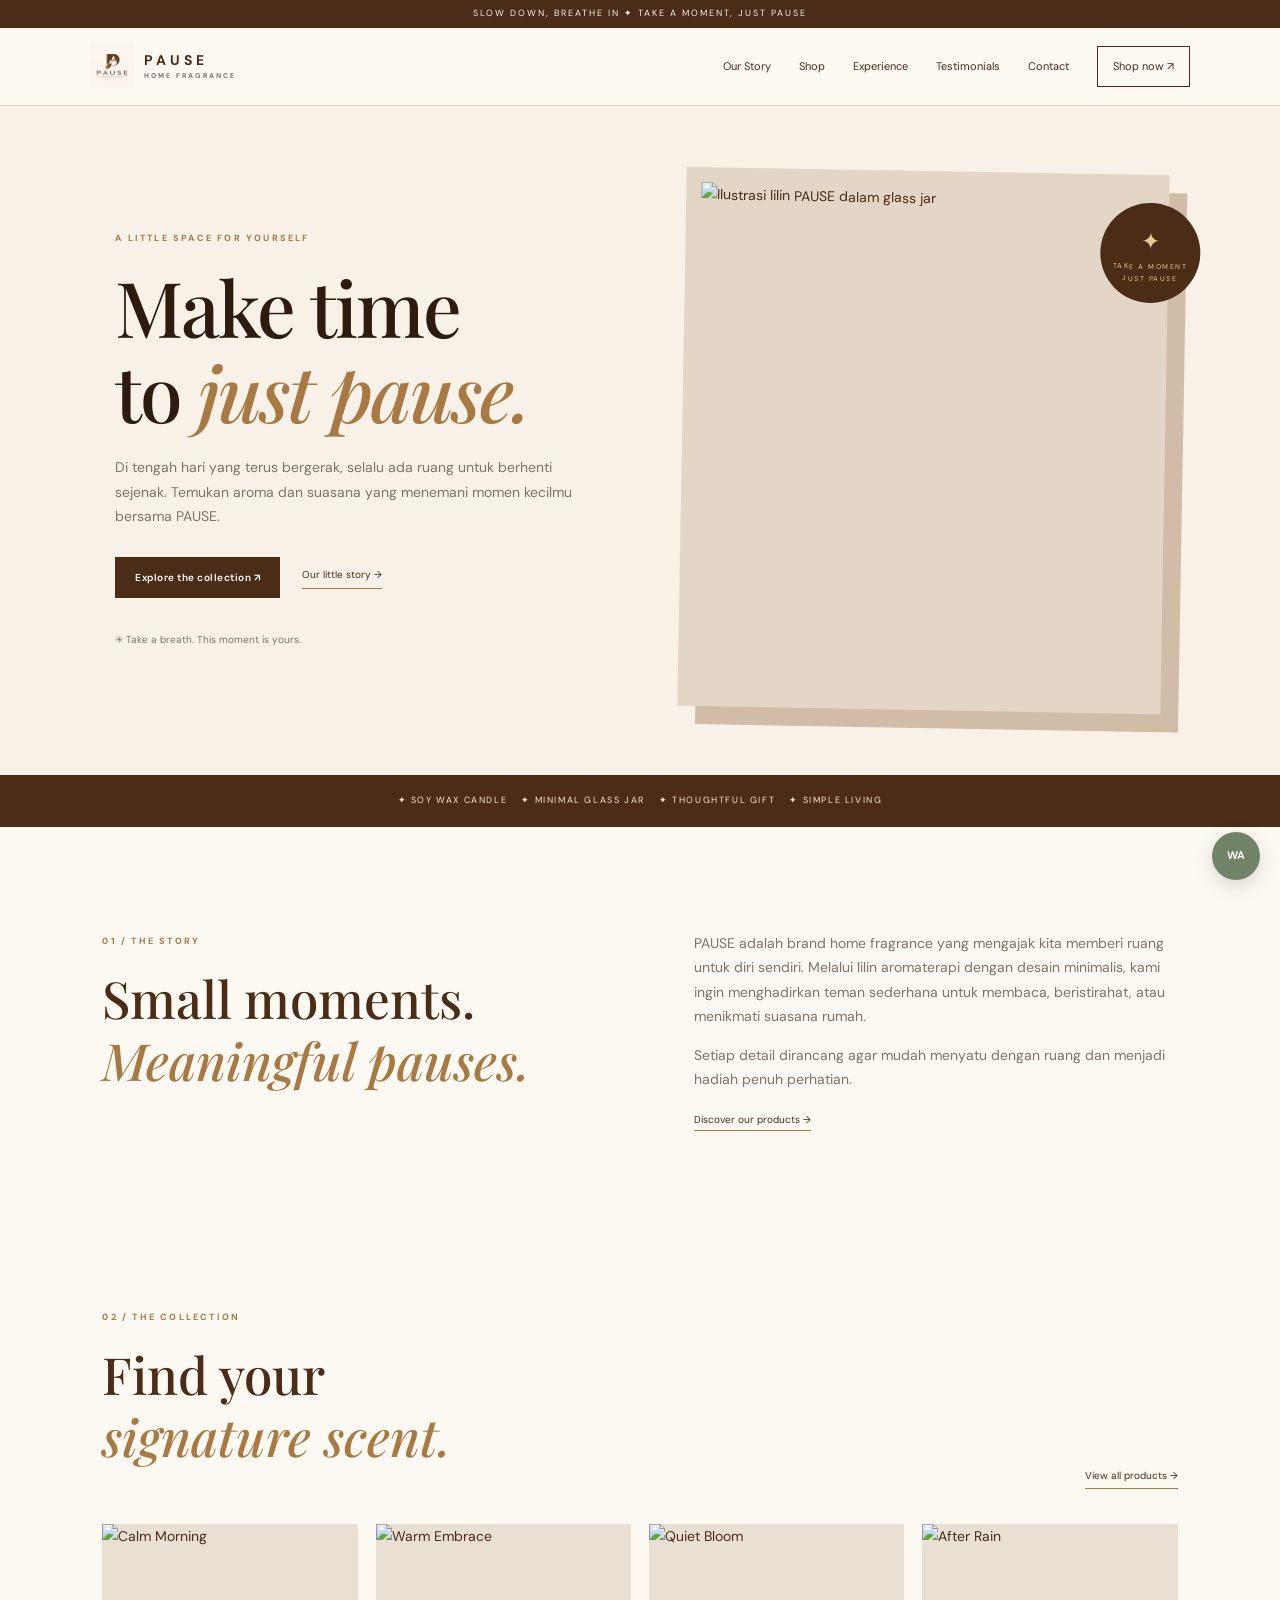
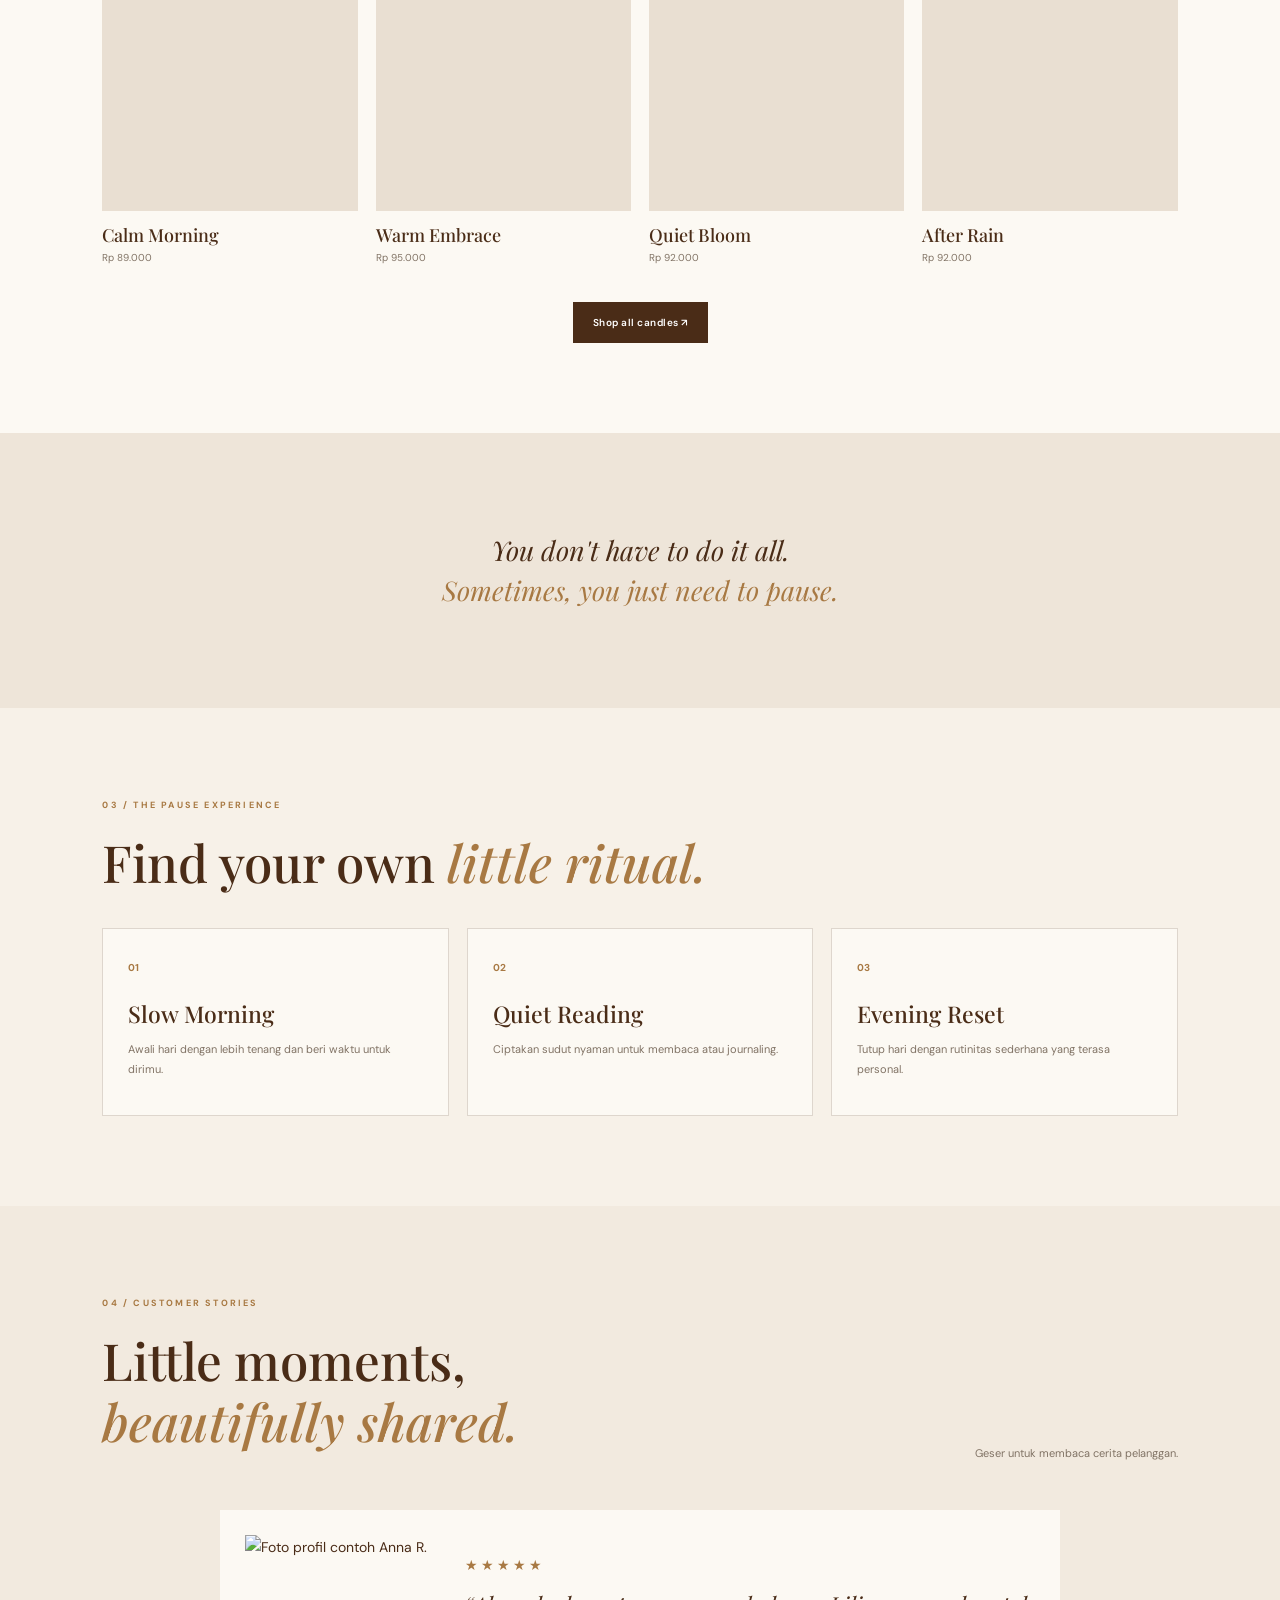
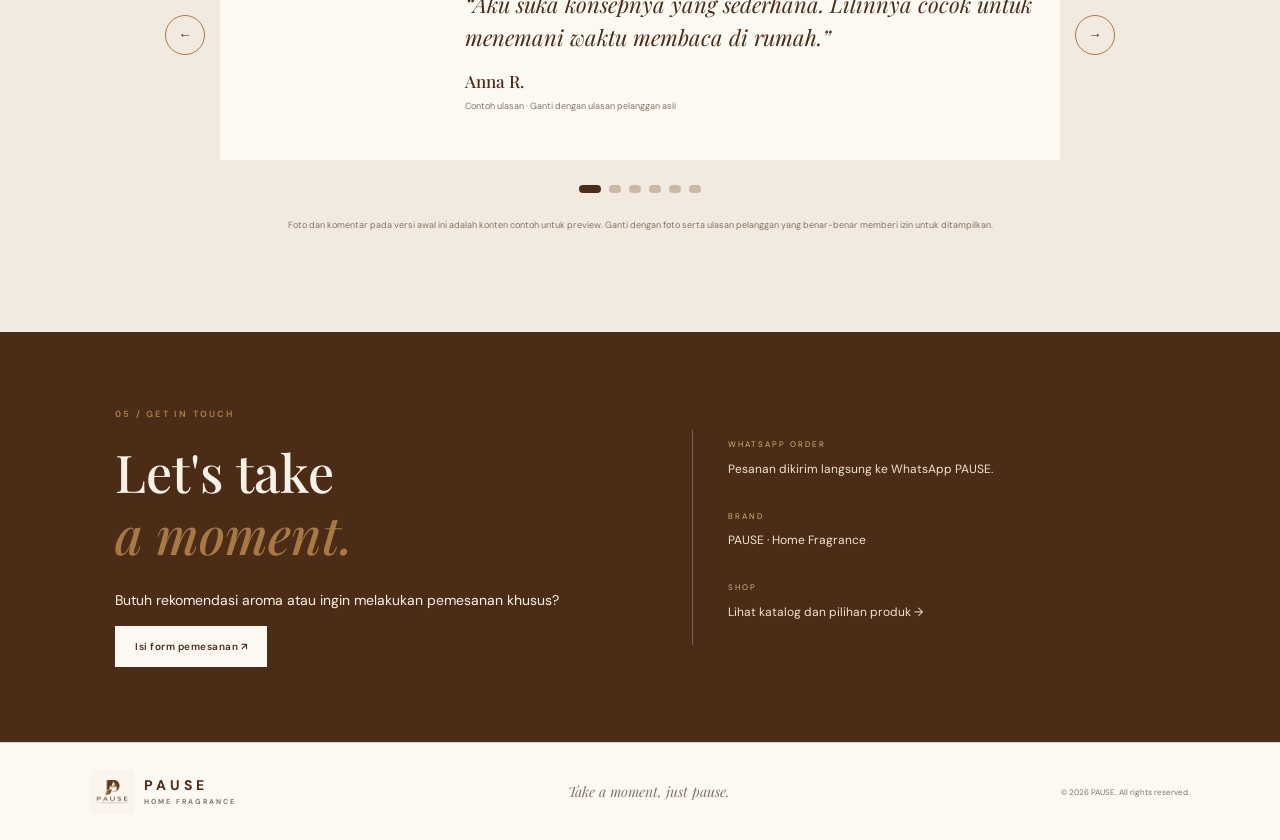
==== index.html @ 70321650 "Add files via upload" ====
<!doctype html>
<html lang="id">
<head>
<meta charset="utf-8"><meta name="viewport" content="width=device-width,initial-scale=1">
<meta name="theme-color" content="#f7f1e8">
<meta name="description" content="PAUSE Home Fragrance — soy wax candle untuk momen jeda yang lebih bermakna.">
<title>PAUSE — Take a moment, just pause</title>
<link rel="preconnect" href="https://fonts.googleapis.com"><link rel="preconnect" href="https://fonts.gstatic.com" crossorigin>
<link href="https://fonts.googleapis.com/css2?family=DM+Sans:wght@400;500;600;700&family=Playfair+Display:ital,wght@0,500;0,600;0,700;1,500&display=swap" rel="stylesheet">
<link rel="stylesheet" href="style.css">
</head>
<body>
<div class="announcement">SLOW DOWN, BREATHE IN <span>✦</span> TAKE A MOMENT, JUST PAUSE</div>
<header class="header"><a class="brand" href="index.html"><img src="assets/pause-logo.png" onerror="this.style.display='none'" alt=""><span>PAUSE<small>HOME FRAGRANCE</small></span></a>
<button class="menu-toggle" aria-label="Buka menu" aria-expanded="false">☰</button>
<nav class="nav"><a href="#story">Our Story</a><a href="shop.html">Shop</a><a href="#ritual">Experience</a><a href="#stories">Testimonials</a><a href="#contact">Contact</a><a class="nav-button" href="shop.html">Shop now ↗</a></nav></header>
<main>
<section class="hero reveal"><div class="hero-copy"><p class="eyebrow">A LITTLE SPACE FOR YOURSELF</p><h1>Make time<br>to <em>just pause.</em></h1><p>Di tengah hari yang terus bergerak, selalu ada ruang untuk berhenti sejenak. Temukan aroma dan suasana yang menemani momen kecilmu bersama PAUSE.</p><div class="actions"><a class="btn dark" href="shop.html">Explore the collection ↗</a><a class="text-link" href="#story">Our little story →</a></div><span class="hero-note">✳ Take a breath. This moment is yours.</span></div><div class="hero-art"><img src="assets/hero/pause-hero.svg" alt="Ilustrasi lilin PAUSE dalam glass jar"><div class="seal">✦<small>TAKE A MOMENT<br>JUST PAUSE</small></div></div></section>
<div class="ticker">✦ SOY WAX CANDLE　 ✦ MINIMAL GLASS JAR　 ✦ THOUGHTFUL GIFT　 ✦ SIMPLE LIVING</div>
<section class="section split reveal" id="story"><div><p class="eyebrow">01 / THE STORY</p><h2>Small moments.<br><em>Meaningful pauses.</em></h2></div><div><p>PAUSE adalah brand home fragrance yang mengajak kita memberi ruang untuk diri sendiri. Melalui lilin aromaterapi dengan desain minimalis, kami ingin menghadirkan teman sederhana untuk membaca, beristirahat, atau menikmati suasana rumah.</p><p>Setiap detail dirancang agar mudah menyatu dengan ruang dan menjadi hadiah penuh perhatian.</p><a class="text-link" href="shop.html">Discover our products →</a></div></section>
<section class="section collection reveal"><div class="section-top"><div><p class="eyebrow">02 / THE COLLECTION</p><h2>Find your<br><em>signature scent.</em></h2></div><a class="text-link" href="shop.html">View all products →</a></div><div class="product-preview" id="home-products"></div><div class="center"><a class="btn dark" href="shop.html">Shop all candles ↗</a></div></section>
<section class="quote"><p>You don't have to do it all.<br><em>Sometimes, you just need to pause.</em></p></section>
<section class="section rituals reveal" id="ritual"><p class="eyebrow">03 / THE PAUSE EXPERIENCE</p><h2>Find your own <em>little ritual.</em></h2><div class="ritual-grid"><article><b>01</b><h3>Slow Morning</h3><p>Awali hari dengan lebih tenang dan beri waktu untuk dirimu.</p></article><article><b>02</b><h3>Quiet Reading</h3><p>Ciptakan sudut nyaman untuk membaca atau journaling.</p></article><article><b>03</b><h3>Evening Reset</h3><p>Tutup hari dengan rutinitas sederhana yang terasa personal.</p></article></div></section>
<section class="section testimonials reveal" id="stories"><div class="section-top"><div><p class="eyebrow">04 / CUSTOMER STORIES</p><h2>Little moments,<br><em>beautifully shared.</em></h2></div><p class="muted">Geser untuk membaca cerita pelanggan.</p></div><div class="testimonial-shell"><button class="round" id="testimonial-prev" aria-label="Testimoni sebelumnya">←</button><div class="testimonial-window"><div class="testimonial-track" id="testimonial-track"></div></div><button class="round" id="testimonial-next" aria-label="Testimoni berikutnya">→</button></div><div class="dots" id="testimonial-dots"></div><p class="disclaimer">Foto dan komentar pada versi awal ini adalah konten contoh untuk preview. Ganti dengan foto serta ulasan pelanggan yang benar-benar memberi izin untuk ditampilkan.</p></section>
<section class="contact reveal" id="contact"><div><p class="eyebrow">05 / GET IN TOUCH</p><h2>Let's take<br><em>a moment.</em></h2><p>Butuh rekomendasi aroma atau ingin melakukan pemesanan khusus?</p><a class="btn light" href="shop.html#order">Isi form pemesanan ↗</a></div><div class="contact-info"><span>WHATSAPP ORDER</span><p>Pesanan dikirim langsung ke WhatsApp PAUSE.</p><span>BRAND</span><p>PAUSE · Home Fragrance</p><span>SHOP</span><p><a href="shop.html">Lihat katalog dan pilihan produk →</a></p></div></section>
</main><footer><a class="brand" href="index.html"><img src="assets/pause-logo.png" onerror="this.style.display='none'" alt=""><span>PAUSE<small>HOME FRAGRANCE</small></span></a><p>Take a moment, just pause.</p><small>© <span id="year"></span> PAUSE. All rights reserved.</small></footer>
<a class="floating-wa" id="floating-wa" href="#" aria-label="Chat WhatsApp">WA</a><script src="script.js"></script></body></html>
---- style.css ----
:root{--cream:#f7f1e8;--paper:#fcf9f3;--beige:#e9dfd2;--brown:#4a2c17;--deep:#2d1b10;--gold:#a87943;--muted:#817365;--line:rgba(74,44,23,.17);--serif:"Playfair Display",Georgia,serif;--sans:"DM Sans",Arial,sans-serif}*{box-sizing:border-box}html{scroll-behavior:smooth;scroll-padding-top:90px}body{margin:0;background:var(--paper);color:var(--brown);font:14px/1.75 var(--sans)}a{color:inherit;text-decoration:none}img{display:block;max-width:100%;object-fit:cover}.announcement{background:var(--brown);color:#f8f1e6;text-align:center;padding:6px;font-size:9px;letter-spacing:2px}.header{height:78px;padding:0 7%;display:flex;align-items:center;justify-content:space-between;position:sticky;top:0;z-index:20;background:#fcf9f3ed;backdrop-filter:blur(12px);border-bottom:1px solid var(--line)}.brand{display:flex;align-items:center;gap:10px}.brand img{width:44px;height:44px;object-fit:contain}.brand span{font-weight:700;letter-spacing:4px;line-height:1.2}.brand small{display:block;font-size:7px;letter-spacing:2px;color:var(--muted);margin-top:4px}.nav{display:flex;align-items:center;gap:28px;font-size:11px}.nav a:hover,.text-link:hover{color:var(--gold)}.nav-button{border:1px solid var(--brown);padding:10px 15px}.menu-toggle{display:none}.hero{min-height:590px;padding:65px 9%;display:grid;grid-template-columns:1fr 1fr;gap:8%;align-items:center;background:var(--cream);overflow:hidden}.hero-copy{max-width:540px}.eyebrow{font-size:9px;letter-spacing:2.2px;color:var(--gold);font-weight:700;margin:0 0 18px}.hero h1,.shop-hero h1{font:500 clamp(48px,6vw,78px)/1.1 var(--serif);letter-spacing:-2px;color:var(--deep);margin:0 0 22px}.hero h1 em,.section h2 em,.shop-hero h1 em,.contact h2 em{color:var(--gold);font-weight:500}.hero-copy>p:not(.eyebrow){max-width:460px;color:var(--muted)}.actions{display:flex;gap:22px;align-items:center;margin:28px 0}.btn{display:inline-flex;align-items:center;justify-content:center;padding:14px 20px;border:0;cursor:pointer;font:600 10px var(--sans);letter-spacing:.5px}.dark{background:var(--brown);color:white}.light{background:var(--paper);color:var(--brown)}.text-link{font-size:10px;border-bottom:1px solid var(--gold);padding-bottom:4px}.hero-note{font-size:10px;color:var(--muted)}.hero-art{position:relative;padding:15px;background:#e4d6c6;box-shadow:18px 18px 0 #d0bca7;transform:rotate(1deg)}.hero-art img{width:100%;aspect-ratio:4/4.5}.seal{position:absolute;right:-32px;top:28px;width:100px;height:100px;border-radius:50%;background:var(--brown);color:#e7c99a;display:grid;place-content:center;text-align:center;font-size:23px}.seal small{font-size:7px;letter-spacing:1.5px}.ticker{text-align:center;padding:18px;background:var(--brown);color:#f4e9db;font-size:9px;letter-spacing:1.6px}.section{padding:90px 8%}.split{display:grid;grid-template-columns:1fr 1fr;gap:10%;align-items:center}.section h2,.contact h2{font:500 clamp(36px,4vw,54px)/1.2 var(--serif);margin:0 0 22px}.split p:not(.eyebrow){color:var(--muted)}.section-top{display:flex;justify-content:space-between;align-items:end;gap:20px;margin-bottom:35px}.product-preview{display:grid;grid-template-columns:repeat(4,1fr);gap:18px;margin-bottom:35px}.preview-card img{width:100%;aspect-ratio:4/4.5;background:var(--beige)}.preview-card h3{font:500 18px var(--serif);margin:12px 0 2px}.preview-card p{font-size:10px;color:var(--muted);margin:0}.center{text-align:center}.quote{background:#eee5d9;text-align:center;padding:70px 20px}.quote p{font:italic 27px/1.5 var(--serif)}.quote em{color:var(--gold)}.rituals{background:#f7f1e8}.ritual-grid{display:grid;grid-template-columns:repeat(3,1fr);gap:18px;margin-top:35px}.ritual-grid article{border:1px solid var(--line);padding:25px;background:#fcf9f3}.ritual-grid b{color:var(--gold);font-size:10px}.ritual-grid h3{font:500 23px var(--serif);margin:20px 0 8px}.ritual-grid p,.muted{color:var(--muted);font-size:11px}.testimonials{background:#f2eadf}.testimonial-shell{display:flex;align-items:center;gap:15px;max-width:950px;margin:auto}.testimonial-window{overflow:hidden;flex:1}.testimonial-track{display:flex;transition:transform .45s ease}.testimonial-card{flex:0 0 100%;display:grid;grid-template-columns:190px 1fr;align-items:center;gap:30px;background:var(--paper);padding:25px}.testimonial-card img{width:190px;height:200px}.testimonial-card blockquote{font:italic 22px/1.5 var(--serif);margin:10px 0 16px}.testimonial-card h3{font:500 17px var(--serif);margin:0}.testimonial-card small{color:var(--muted);font-size:9px}.stars{color:var(--gold);letter-spacing:3px}.round{width:40px;height:40px;border-radius:50%;border:1px solid var(--gold);background:transparent;color:var(--brown);cursor:pointer}.dots,.pagination{display:flex;justify-content:center;gap:8px;margin:25px auto}.dots button,.page-btn{border:0;background:#c9b9a5;width:8px;height:8px;border-radius:20px;cursor:pointer}.dots button.active,.page-btn.active{background:var(--brown);width:22px}.disclaimer,.note{font-size:9px;color:var(--muted);text-align:center;margin-top:20px}.contact{padding:75px 9%;background:var(--brown);color:#f8f1e8;display:grid;grid-template-columns:1fr 1fr;gap:10%;align-items:center}.contact h2{font-size:52px}.contact-info{border-left:1px solid #ffffff40;padding-left:35px}.contact-info span{font-size:8px;letter-spacing:2px;color:#d6b77e}.contact-info p{margin:4px 0 22px;color:#f1e4d5;font-size:12px}footer{padding:25px 7%;display:flex;align-items:center;justify-content:space-between;border-top:1px solid var(--line);gap:20px}footer p{font:italic 14px var(--serif);color:var(--muted)}footer>small{font-size:8px;color:var(--muted)}.floating-wa{position:fixed;right:20px;bottom:20px;width:48px;height:48px;border-radius:50%;display:grid;place-items:center;background:#718366;color:white;font-size:11px;font-weight:700;z-index:15;box-shadow:0 6px 20px #0002}.reveal{opacity:0;transform:translateY(24px);transition:opacity .8s ease,transform .8s ease}.reveal.visible{opacity:1;transform:none}.hero.reveal{animation:heroIn 1.1s ease both}@keyframes heroIn{from{opacity:0;transform:translateY(25px)}to{opacity:1;transform:none}}
/* Shop */.shop-hero{text-align:center;background:var(--cream);padding:75px 20px 65px}.shop-hero h1{font-size:clamp(42px,5vw,64px)}.shop-hero p:last-child{color:var(--muted)}.shop-tools{display:flex;justify-content:space-between;align-items:end;gap:20px;margin-bottom:28px}.shop-tools h2{font:500 36px var(--serif);margin:0}.filters{display:flex;gap:10px}.filters input,.filters select{border:1px solid var(--line);background:white;padding:12px 14px;font:11px var(--sans);color:var(--brown);min-width:180px}.shop-grid{display:grid;grid-template-columns:repeat(4,minmax(0,1fr));gap:25px 18px}.shop-card{min-width:0}.shop-card img{width:100%;aspect-ratio:4/4.6;background:var(--beige)}.shop-card h3{font:500 20px var(--serif);margin:12px 0 3px}.shop-card p{font-size:10px;color:var(--muted);margin:0 0 8px}.shop-card .price{font-size:12px;color:var(--brown);font-weight:700}.shop-card button{margin-top:10px;padding:10px 13px;border:1px solid var(--brown);background:transparent;color:var(--brown);cursor:pointer;font:600 9px var(--sans)}.shop-card button:hover{background:var(--brown);color:white}.pagination{gap:7px}.page-btn{width:auto;height:auto;padding:8px 12px;border-radius:0;background:transparent;border:1px solid var(--line)}.page-btn.active{width:auto;background:var(--brown);color:white}.order-section{background:#f3eadf;display:grid;grid-template-columns:.8fr 1.2fr;gap:9%;align-items:start}.order-intro p:not(.eyebrow){color:var(--muted);font-size:12px}.order-form{background:var(--paper);padding:30px;display:grid;gap:14px}.order-form label{display:grid;gap:6px;font-size:10px;font-weight:600}.order-form input,.order-form select,.order-form textarea{width:100%;border:1px solid var(--line);padding:12px;background:white;font:11px var(--sans);color:var(--brown);border-radius:0}.form-row{display:grid;grid-template-columns:1fr 1fr;gap:14px}.submit{width:100%}.order-form small,.form-status{font-size:9px;color:var(--muted)}@media(max-width:850px){.header{padding:0 5%}.nav{gap:13px;font-size:9px}.section{padding:70px 5%}.product-preview,.shop-grid{grid-template-columns:repeat(2,1fr)}}@media(max-width:650px){.header{height:68px}.brand img{width:37px;height:37px}.brand span{font-size:12px}.menu-toggle{display:block;border:0;background:none;font-size:23px;color:var(--brown)}.nav{display:none;position:absolute;top:68px;left:0;right:0;background:var(--paper);padding:15px 6%;flex-direction:column;align-items:stretch;gap:0;box-shadow:0 12px 20px #0001}.nav.open{display:flex}.nav a{padding:12px 0;border-bottom:1px solid var(--line)}.nav .nav-button{text-align:center;margin-top:10px}.hero{grid-template-columns:1fr;padding:42px 6%;gap:35px}.hero h1{font-size:52px}.hero-art{margin-right:13px}.section{padding:62px 6%}.split,.contact,.order-section{grid-template-columns:1fr;gap:25px}.section-top,.shop-tools{align-items:flex-start;flex-direction:column}.product-preview,.shop-grid{grid-template-columns:repeat(2,minmax(0,1fr));gap:22px 12px}.ritual-grid{grid-template-columns:1fr}.testimonial-card{grid-template-columns:1fr;gap:15px;padding:15px}.testimonial-card img{width:100%;height:210px}.testimonial-card blockquote{font-size:19px}.testimonial-card>div{text-align:center}.round{width:30px;height:30px}.testimonial-shell{gap:7px}.contact{padding:55px 7%}.contact-info{border:0;border-top:1px solid #ffffff40;padding:22px 0 0}.filters{width:100%;flex-direction:column}.filters input,.filters select{width:100%}.order-form{padding:20px}.form-row{grid-template-columns:1fr}footer{flex-wrap:wrap;padding:22px 6%}footer p{width:100%;order:3}.shop-hero{padding:60px 15px}.floating-wa{right:14px;bottom:14px}}@media(prefers-reduced-motion:reduce){*,*::before,*::after{scroll-behavior:auto!important;animation:none!important;transition:none!important}.reveal{opacity:1;transform:none}}
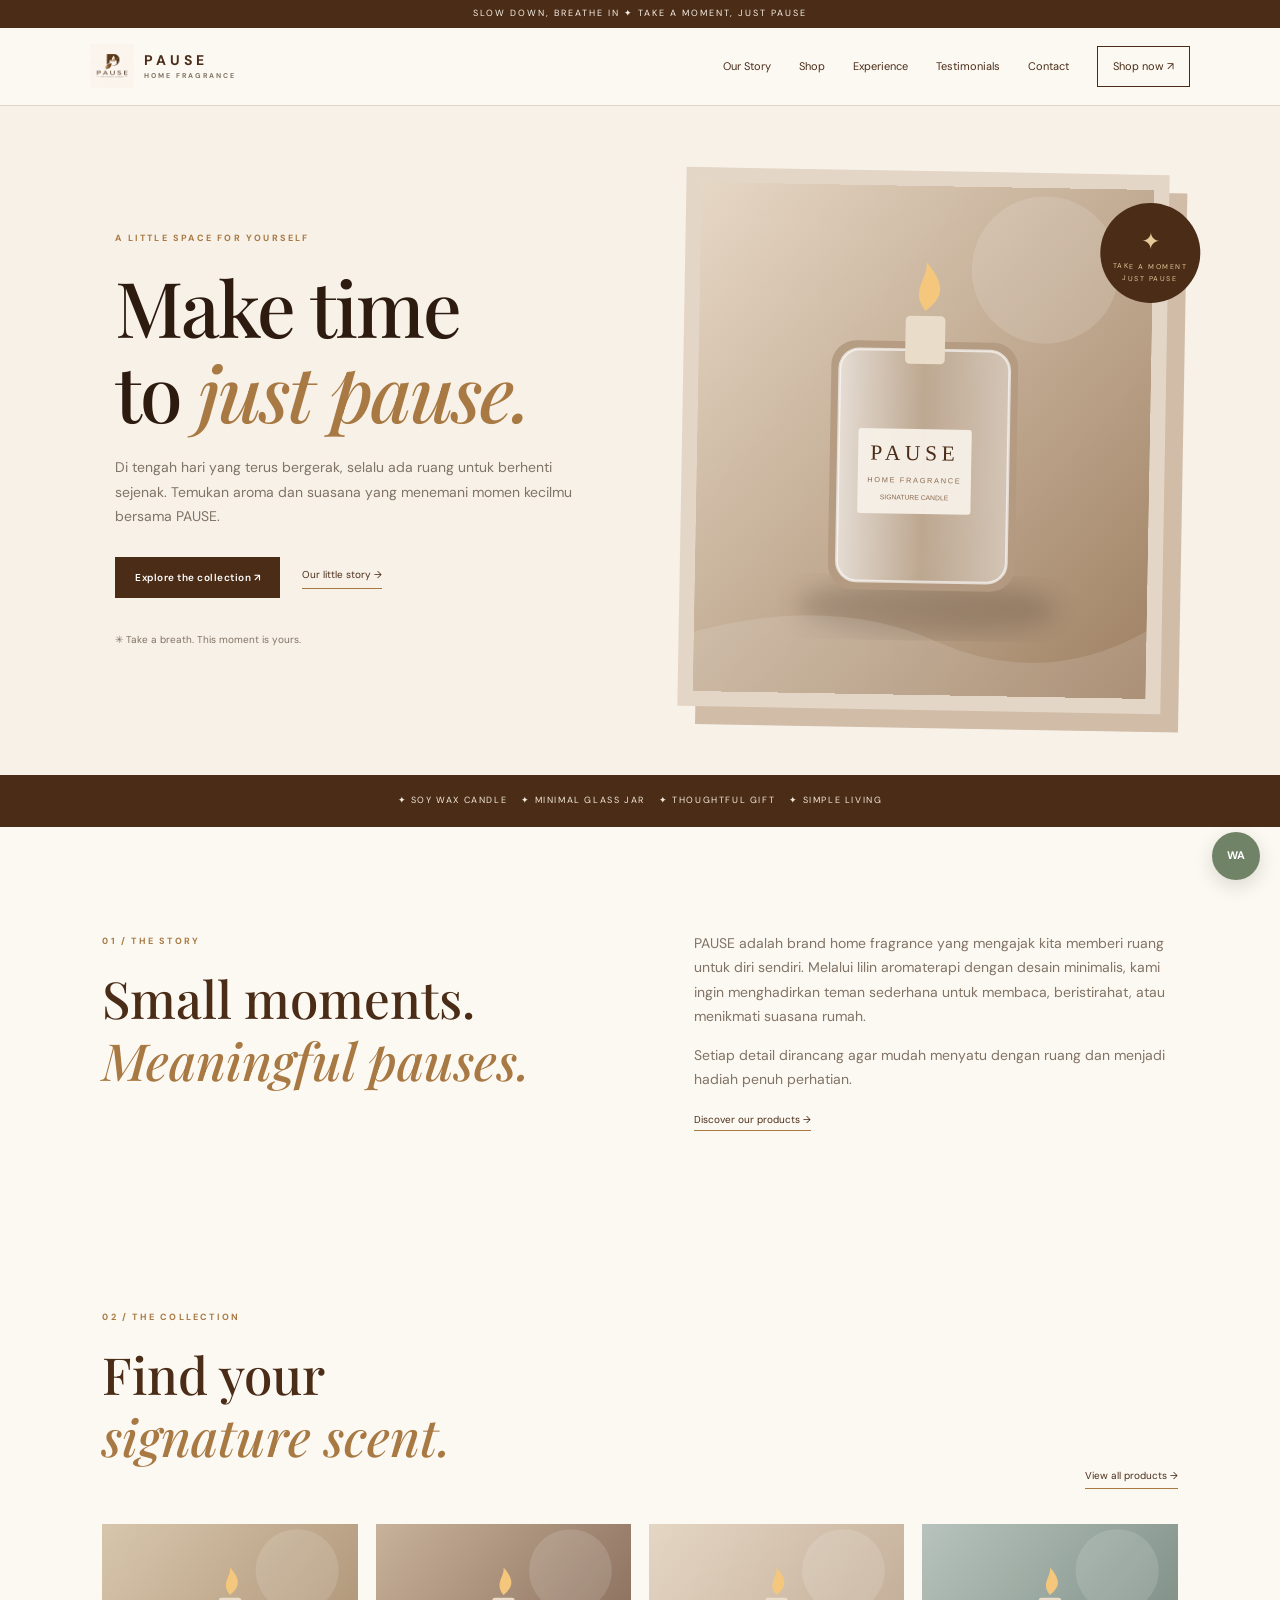
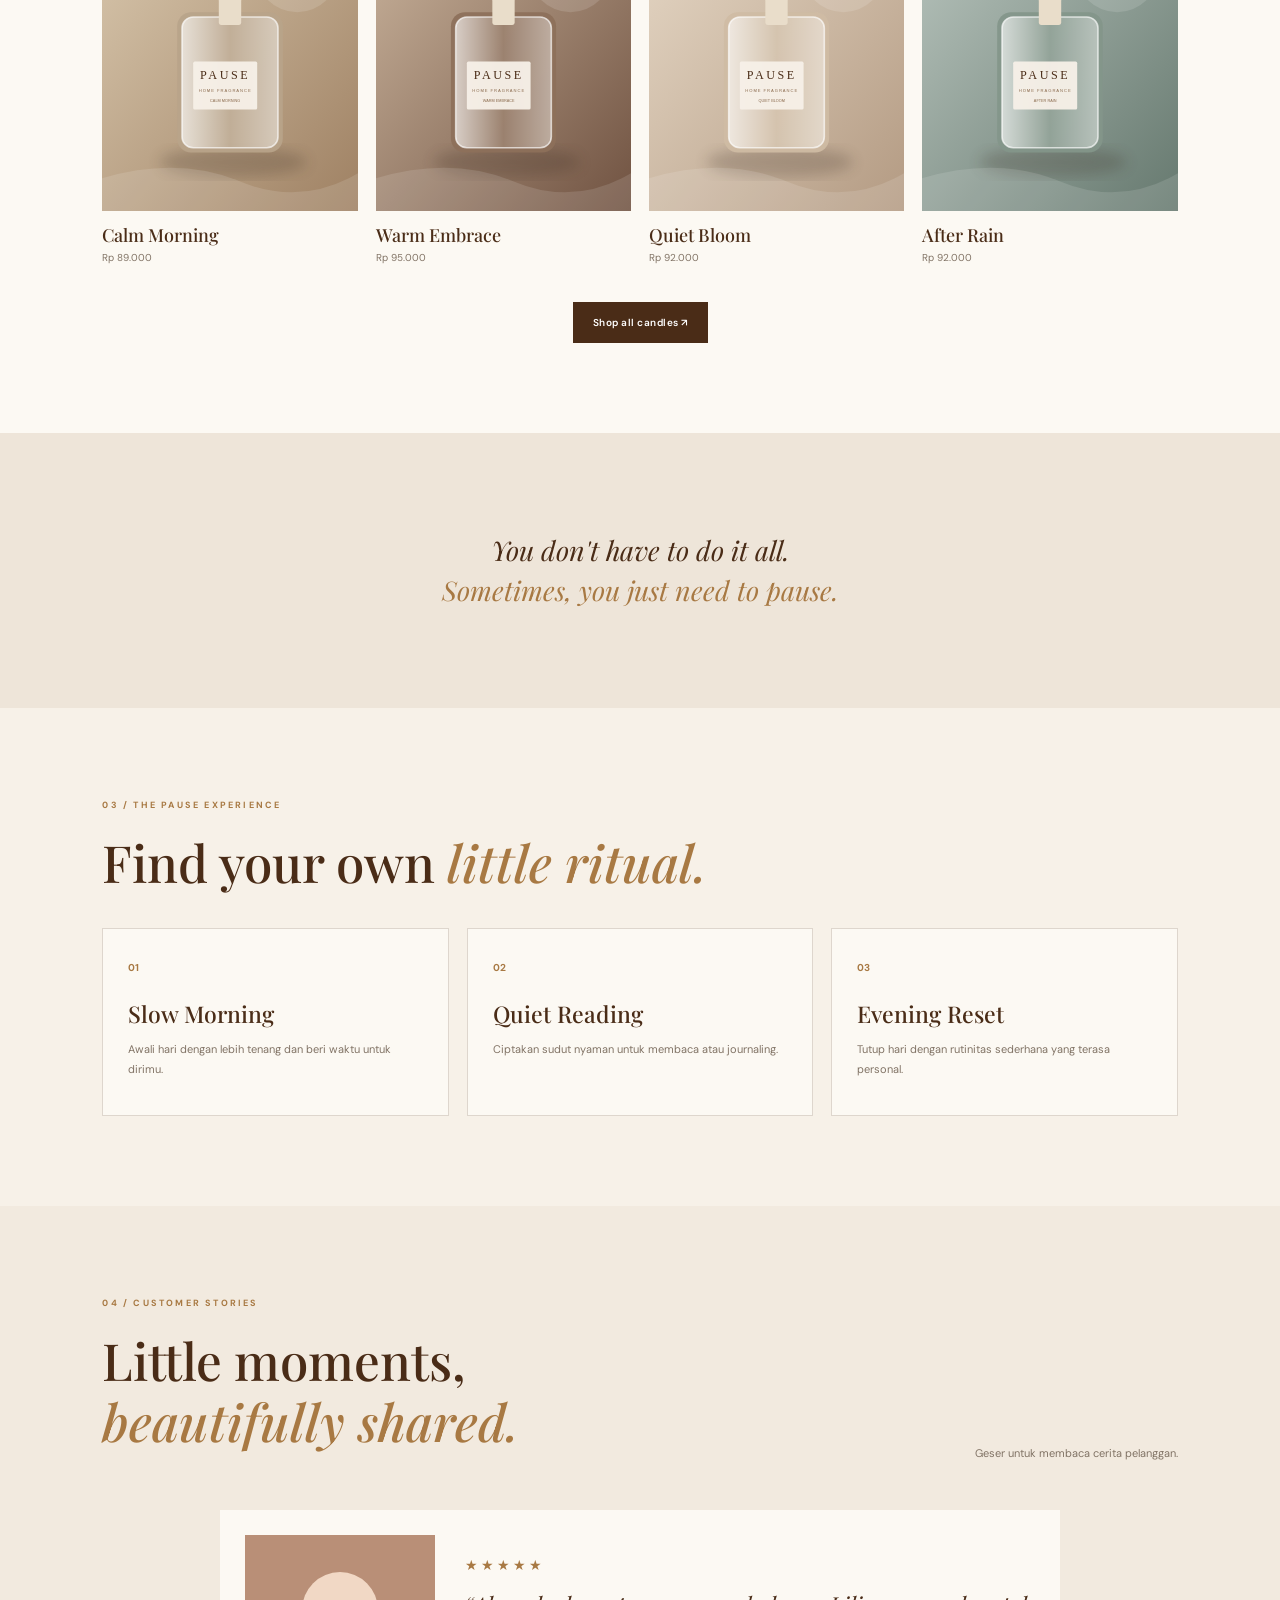
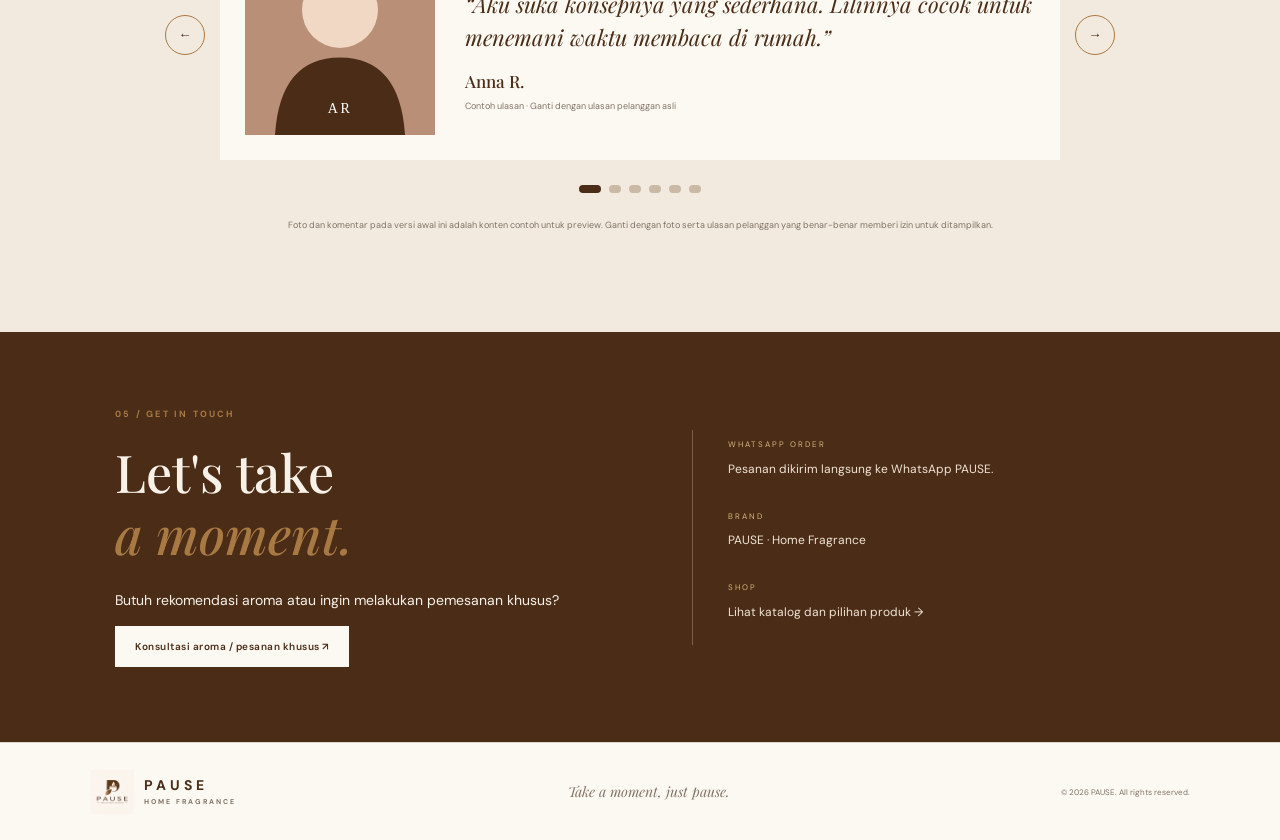
==== commit 31705db0: "Add files via upload" ====
--- a/index.html
+++ b/index.html
@@ -22,6 +22,6 @@
 <section class="quote"><p>You don't have to do it all.<br><em>Sometimes, you just need to pause.</em></p></section>
 <section class="section rituals reveal" id="ritual"><p class="eyebrow">03 / THE PAUSE EXPERIENCE</p><h2>Find your own <em>little ritual.</em></h2><div class="ritual-grid"><article><b>01</b><h3>Slow Morning</h3><p>Awali hari dengan lebih tenang dan beri waktu untuk dirimu.</p></article><article><b>02</b><h3>Quiet Reading</h3><p>Ciptakan sudut nyaman untuk membaca atau journaling.</p></article><article><b>03</b><h3>Evening Reset</h3><p>Tutup hari dengan rutinitas sederhana yang terasa personal.</p></article></div></section>
 <section class="section testimonials reveal" id="stories"><div class="section-top"><div><p class="eyebrow">04 / CUSTOMER STORIES</p><h2>Little moments,<br><em>beautifully shared.</em></h2></div><p class="muted">Geser untuk membaca cerita pelanggan.</p></div><div class="testimonial-shell"><button class="round" id="testimonial-prev" aria-label="Testimoni sebelumnya">←</button><div class="testimonial-window"><div class="testimonial-track" id="testimonial-track"></div></div><button class="round" id="testimonial-next" aria-label="Testimoni berikutnya">→</button></div><div class="dots" id="testimonial-dots"></div><p class="disclaimer">Foto dan komentar pada versi awal ini adalah konten contoh untuk preview. Ganti dengan foto serta ulasan pelanggan yang benar-benar memberi izin untuk ditampilkan.</p></section>
-<section class="contact reveal" id="contact"><div><p class="eyebrow">05 / GET IN TOUCH</p><h2>Let's take<br><em>a moment.</em></h2><p>Butuh rekomendasi aroma atau ingin melakukan pemesanan khusus?</p><a class="btn light" href="shop.html#order">Isi form pemesanan ↗</a></div><div class="contact-info"><span>WHATSAPP ORDER</span><p>Pesanan dikirim langsung ke WhatsApp PAUSE.</p><span>BRAND</span><p>PAUSE · Home Fragrance</p><span>SHOP</span><p><a href="shop.html">Lihat katalog dan pilihan produk →</a></p></div></section>
+<section class="contact reveal" id="contact"><div><p class="eyebrow">05 / GET IN TOUCH</p><h2>Let's take<br><em>a moment.</em></h2><p>Butuh rekomendasi aroma atau ingin melakukan pemesanan khusus?</p><a class="btn light" href="recommendation.html">Konsultasi aroma / pesanan khusus ↗</a></div><div class="contact-info"><span>WHATSAPP ORDER</span><p>Pesanan dikirim langsung ke WhatsApp PAUSE.</p><span>BRAND</span><p>PAUSE · Home Fragrance</p><span>SHOP</span><p><a href="shop.html">Lihat katalog dan pilihan produk →</a></p></div></section>
 </main><footer><a class="brand" href="index.html"><img src="assets/pause-logo.png" onerror="this.style.display='none'" alt=""><span>PAUSE<small>HOME FRAGRANCE</small></span></a><p>Take a moment, just pause.</p><small>© <span id="year"></span> PAUSE. All rights reserved.</small></footer>
 <a class="floating-wa" id="floating-wa" href="#" aria-label="Chat WhatsApp">WA</a><script src="script.js"></script></body></html>
--- a/style.css
+++ b/style.css
@@ -1,2 +1,26 @@
  :root{--cream:#f7f1e8;--paper:#fcf9f3;--beige:#e9dfd2;--brown:#4a2c17;--deep:#2d1b10;--gold:#a87943;--muted:#817365;--line:rgba(74,44,23,.17);--serif:"Playfair Display",Georgia,serif;--sans:"DM Sans",Arial,sans-serif}*{box-sizing:border-box}html{scroll-behavior:smooth;scroll-padding-top:90px}body{margin:0;background:var(--paper);color:var(--brown);font:14px/1.75 var(--sans)}a{color:inherit;text-decoration:none}img{display:block;max-width:100%;object-fit:cover}.announcement{background:var(--brown);color:#f8f1e6;text-align:center;padding:6px;font-size:9px;letter-spacing:2px}.header{height:78px;padding:0 7%;display:flex;align-items:center;justify-content:space-between;position:sticky;top:0;z-index:20;background:#fcf9f3ed;backdrop-filter:blur(12px);border-bottom:1px solid var(--line)}.brand{display:flex;align-items:center;gap:10px}.brand img{width:44px;height:44px;object-fit:contain}.brand span{font-weight:700;letter-spacing:4px;line-height:1.2}.brand small{display:block;font-size:7px;letter-spacing:2px;color:var(--muted);margin-top:4px}.nav{display:flex;align-items:center;gap:28px;font-size:11px}.nav a:hover,.text-link:hover{color:var(--gold)}.nav-button{border:1px solid var(--brown);padding:10px 15px}.menu-toggle{display:none}.hero{min-height:590px;padding:65px 9%;display:grid;grid-template-columns:1fr 1fr;gap:8%;align-items:center;background:var(--cream);overflow:hidden}.hero-copy{max-width:540px}.eyebrow{font-size:9px;letter-spacing:2.2px;color:var(--gold);font-weight:700;margin:0 0 18px}.hero h1,.shop-hero h1{font:500 clamp(48px,6vw,78px)/1.1 var(--serif);letter-spacing:-2px;color:var(--deep);margin:0 0 22px}.hero h1 em,.section h2 em,.shop-hero h1 em,.contact h2 em{color:var(--gold);font-weight:500}.hero-copy>p:not(.eyebrow){max-width:460px;color:var(--muted)}.actions{display:flex;gap:22px;align-items:center;margin:28px 0}.btn{display:inline-flex;align-items:center;justify-content:center;padding:14px 20px;border:0;cursor:pointer;font:600 10px var(--sans);letter-spacing:.5px}.dark{background:var(--brown);color:white}.light{background:var(--paper);color:var(--brown)}.text-link{font-size:10px;border-bottom:1px solid var(--gold);padding-bottom:4px}.hero-note{font-size:10px;color:var(--muted)}.hero-art{position:relative;padding:15px;background:#e4d6c6;box-shadow:18px 18px 0 #d0bca7;transform:rotate(1deg)}.hero-art img{width:100%;aspect-ratio:4/4.5}.seal{position:absolute;right:-32px;top:28px;width:100px;height:100px;border-radius:50%;background:var(--brown);color:#e7c99a;display:grid;place-content:center;text-align:center;font-size:23px}.seal small{font-size:7px;letter-spacing:1.5px}.ticker{text-align:center;padding:18px;background:var(--brown);color:#f4e9db;font-size:9px;letter-spacing:1.6px}.section{padding:90px 8%}.split{display:grid;grid-template-columns:1fr 1fr;gap:10%;align-items:center}.section h2,.contact h2{font:500 clamp(36px,4vw,54px)/1.2 var(--serif);margin:0 0 22px}.split p:not(.eyebrow){color:var(--muted)}.section-top{display:flex;justify-content:space-between;align-items:end;gap:20px;margin-bottom:35px}.product-preview{display:grid;grid-template-columns:repeat(4,1fr);gap:18px;margin-bottom:35px}.preview-card img{width:100%;aspect-ratio:4/4.5;background:var(--beige)}.preview-card h3{font:500 18px var(--serif);margin:12px 0 2px}.preview-card p{font-size:10px;color:var(--muted);margin:0}.center{text-align:center}.quote{background:#eee5d9;text-align:center;padding:70px 20px}.quote p{font:italic 27px/1.5 var(--serif)}.quote em{color:var(--gold)}.rituals{background:#f7f1e8}.ritual-grid{display:grid;grid-template-columns:repeat(3,1fr);gap:18px;margin-top:35px}.ritual-grid article{border:1px solid var(--line);padding:25px;background:#fcf9f3}.ritual-grid b{color:var(--gold);font-size:10px}.ritual-grid h3{font:500 23px var(--serif);margin:20px 0 8px}.ritual-grid p,.muted{color:var(--muted);font-size:11px}.testimonials{background:#f2eadf}.testimonial-shell{display:flex;align-items:center;gap:15px;max-width:950px;margin:auto}.testimonial-window{overflow:hidden;flex:1}.testimonial-track{display:flex;transition:transform .45s ease}.testimonial-card{flex:0 0 100%;display:grid;grid-template-columns:190px 1fr;align-items:center;gap:30px;background:var(--paper);padding:25px}.testimonial-card img{width:190px;height:200px}.testimonial-card blockquote{font:italic 22px/1.5 var(--serif);margin:10px 0 16px}.testimonial-card h3{font:500 17px var(--serif);margin:0}.testimonial-card small{color:var(--muted);font-size:9px}.stars{color:var(--gold);letter-spacing:3px}.round{width:40px;height:40px;border-radius:50%;border:1px solid var(--gold);background:transparent;color:var(--brown);cursor:pointer}.dots,.pagination{display:flex;justify-content:center;gap:8px;margin:25px auto}.dots button,.page-btn{border:0;background:#c9b9a5;width:8px;height:8px;border-radius:20px;cursor:pointer}.dots button.active,.page-btn.active{background:var(--brown);width:22px}.disclaimer,.note{font-size:9px;color:var(--muted);text-align:center;margin-top:20px}.contact{padding:75px 9%;background:var(--brown);color:#f8f1e8;display:grid;grid-template-columns:1fr 1fr;gap:10%;align-items:center}.contact h2{font-size:52px}.contact-info{border-left:1px solid #ffffff40;padding-left:35px}.contact-info span{font-size:8px;letter-spacing:2px;color:#d6b77e}.contact-info p{margin:4px 0 22px;color:#f1e4d5;font-size:12px}footer{padding:25px 7%;display:flex;align-items:center;justify-content:space-between;border-top:1px solid var(--line);gap:20px}footer p{font:italic 14px var(--serif);color:var(--muted)}footer>small{font-size:8px;color:var(--muted)}.floating-wa{position:fixed;right:20px;bottom:20px;width:48px;height:48px;border-radius:50%;display:grid;place-items:center;background:#718366;color:white;font-size:11px;font-weight:700;z-index:15;box-shadow:0 6px 20px #0002}.reveal{opacity:0;transform:translateY(24px);transition:opacity .8s ease,transform .8s ease}.reveal.visible{opacity:1;transform:none}.hero.reveal{animation:heroIn 1.1s ease both}@keyframes heroIn{from{opacity:0;transform:translateY(25px)}to{opacity:1;transform:none}}
 /* Shop */.shop-hero{text-align:center;background:var(--cream);padding:75px 20px 65px}.shop-hero h1{font-size:clamp(42px,5vw,64px)}.shop-hero p:last-child{color:var(--muted)}.shop-tools{display:flex;justify-content:space-between;align-items:end;gap:20px;margin-bottom:28px}.shop-tools h2{font:500 36px var(--serif);margin:0}.filters{display:flex;gap:10px}.filters input,.filters select{border:1px solid var(--line);background:white;padding:12px 14px;font:11px var(--sans);color:var(--brown);min-width:180px}.shop-grid{display:grid;grid-template-columns:repeat(4,minmax(0,1fr));gap:25px 18px}.shop-card{min-width:0}.shop-card img{width:100%;aspect-ratio:4/4.6;background:var(--beige)}.shop-card h3{font:500 20px var(--serif);margin:12px 0 3px}.shop-card p{font-size:10px;color:var(--muted);margin:0 0 8px}.shop-card .price{font-size:12px;color:var(--brown);font-weight:700}.shop-card button{margin-top:10px;padding:10px 13px;border:1px solid var(--brown);background:transparent;color:var(--brown);cursor:pointer;font:600 9px var(--sans)}.shop-card button:hover{background:var(--brown);color:white}.pagination{gap:7px}.page-btn{width:auto;height:auto;padding:8px 12px;border-radius:0;background:transparent;border:1px solid var(--line)}.page-btn.active{width:auto;background:var(--brown);color:white}.order-section{background:#f3eadf;display:grid;grid-template-columns:.8fr 1.2fr;gap:9%;align-items:start}.order-intro p:not(.eyebrow){color:var(--muted);font-size:12px}.order-form{background:var(--paper);padding:30px;display:grid;gap:14px}.order-form label{display:grid;gap:6px;font-size:10px;font-weight:600}.order-form input,.order-form select,.order-form textarea{width:100%;border:1px solid var(--line);padding:12px;background:white;font:11px var(--sans);color:var(--brown);border-radius:0}.form-row{display:grid;grid-template-columns:1fr 1fr;gap:14px}.submit{width:100%}.order-form small,.form-status{font-size:9px;color:var(--muted)}@media(max-width:850px){.header{padding:0 5%}.nav{gap:13px;font-size:9px}.section{padding:70px 5%}.product-preview,.shop-grid{grid-template-columns:repeat(2,1fr)}}@media(max-width:650px){.header{height:68px}.brand img{width:37px;height:37px}.brand span{font-size:12px}.menu-toggle{display:block;border:0;background:none;font-size:23px;color:var(--brown)}.nav{display:none;position:absolute;top:68px;left:0;right:0;background:var(--paper);padding:15px 6%;flex-direction:column;align-items:stretch;gap:0;box-shadow:0 12px 20px #0001}.nav.open{display:flex}.nav a{padding:12px 0;border-bottom:1px solid var(--line)}.nav .nav-button{text-align:center;margin-top:10px}.hero{grid-template-columns:1fr;padding:42px 6%;gap:35px}.hero h1{font-size:52px}.hero-art{margin-right:13px}.section{padding:62px 6%}.split,.contact,.order-section{grid-template-columns:1fr;gap:25px}.section-top,.shop-tools{align-items:flex-start;flex-direction:column}.product-preview,.shop-grid{grid-template-columns:repeat(2,minmax(0,1fr));gap:22px 12px}.ritual-grid{grid-template-columns:1fr}.testimonial-card{grid-template-columns:1fr;gap:15px;padding:15px}.testimonial-card img{width:100%;height:210px}.testimonial-card blockquote{font-size:19px}.testimonial-card>div{text-align:center}.round{width:30px;height:30px}.testimonial-shell{gap:7px}.contact{padding:55px 7%}.contact-info{border:0;border-top:1px solid #ffffff40;padding:22px 0 0}.filters{width:100%;flex-direction:column}.filters input,.filters select{width:100%}.order-form{padding:20px}.form-row{grid-template-columns:1fr}footer{flex-wrap:wrap;padding:22px 6%}footer p{width:100%;order:3}.shop-hero{padding:60px 15px}.floating-wa{right:14px;bottom:14px}}@media(prefers-reduced-motion:reduce){*,*::before,*::after{scroll-behavior:auto!important;animation:none!important;transition:none!important}.reveal{opacity:1;transform:none}}
+
+/* Dedicated checkout */
+.shop-card-link{display:block;color:inherit;text-decoration:none}
+.shop-order-link{display:inline-block;margin-top:11px;padding:10px 13px;border:1px solid var(--brown);color:var(--brown);text-decoration:none;font:600 10px var(--sans)}
+.shop-order-link:hover{background:var(--brown);color:white}
+.checkout-hero{text-align:center;padding:55px 20px 35px}
+.checkout-hero h1{font-size:clamp(38px,5vw,56px)}
+.checkout-layout{display:grid;grid-template-columns:.85fr 1.15fr;gap:35px;align-items:start;padding-top:20px}
+.checkout-summary,.checkout-form{background:var(--paper);padding:26px;border:1px solid var(--line)}
+.checkout-product{display:grid;grid-template-columns:120px 1fr;gap:18px;align-items:center}
+.checkout-product img{width:120px;aspect-ratio:1/1.15;object-fit:cover;background:var(--beige)}
+.checkout-product h2{font:500 25px var(--serif);margin:0 0 5px}
+.checkout-product p{color:var(--muted);font-size:12px;margin:0 0 7px}
+.checkout-total{display:flex;justify-content:space-between;border-top:1px solid var(--line);margin-top:20px;padding-top:16px;font-size:14px}
+.checkout-form{display:grid;gap:14px}
+.checkout-form label{display:grid;gap:6px;font-size:11px;font-weight:600}
+.checkout-form input,.checkout-form select,.checkout-form textarea{width:100%;border:1px solid var(--line);padding:12px;background:white;font:12px var(--sans);color:var(--brown)}
+.checkout-form .form-row{display:grid;grid-template-columns:1fr 1fr;gap:12px}
+.payment-note{background:#f3eadf;padding:13px;font-size:11px;color:var(--muted);line-height:1.6}
+.checkout-actions{display:grid;gap:10px}
+.checkout-actions button{width:100%;cursor:pointer}
+.checkout-secondary{display:block;text-align:center;color:var(--brown);font-size:11px;margin-top:15px}
+.checkout-status{font-size:11px;color:var(--muted)}
+@media(max-width:650px){.checkout-layout{grid-template-columns:1fr;gap:18px}.checkout-summary,.checkout-form{padding:19px}.checkout-product{grid-template-columns:95px 1fr}.checkout-product img{width:95px}.checkout-form .form-row{grid-template-columns:1fr}}
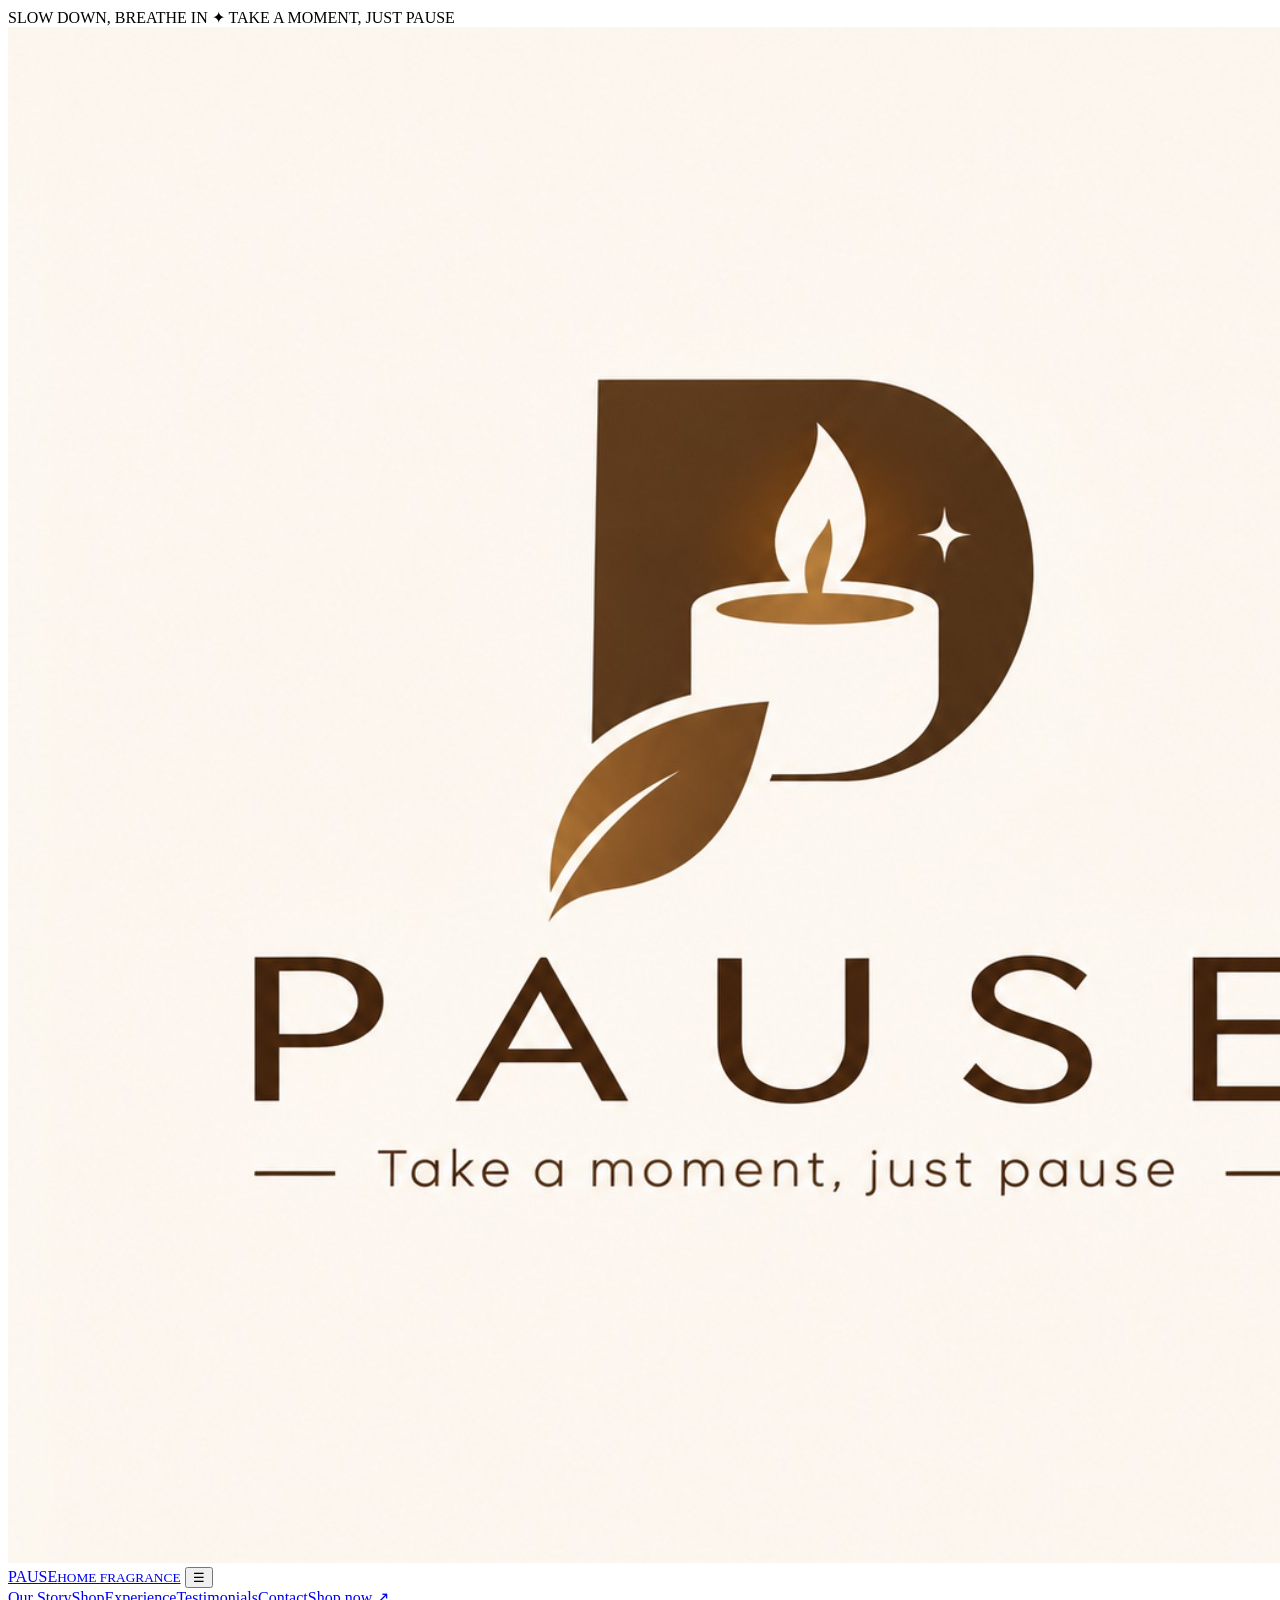
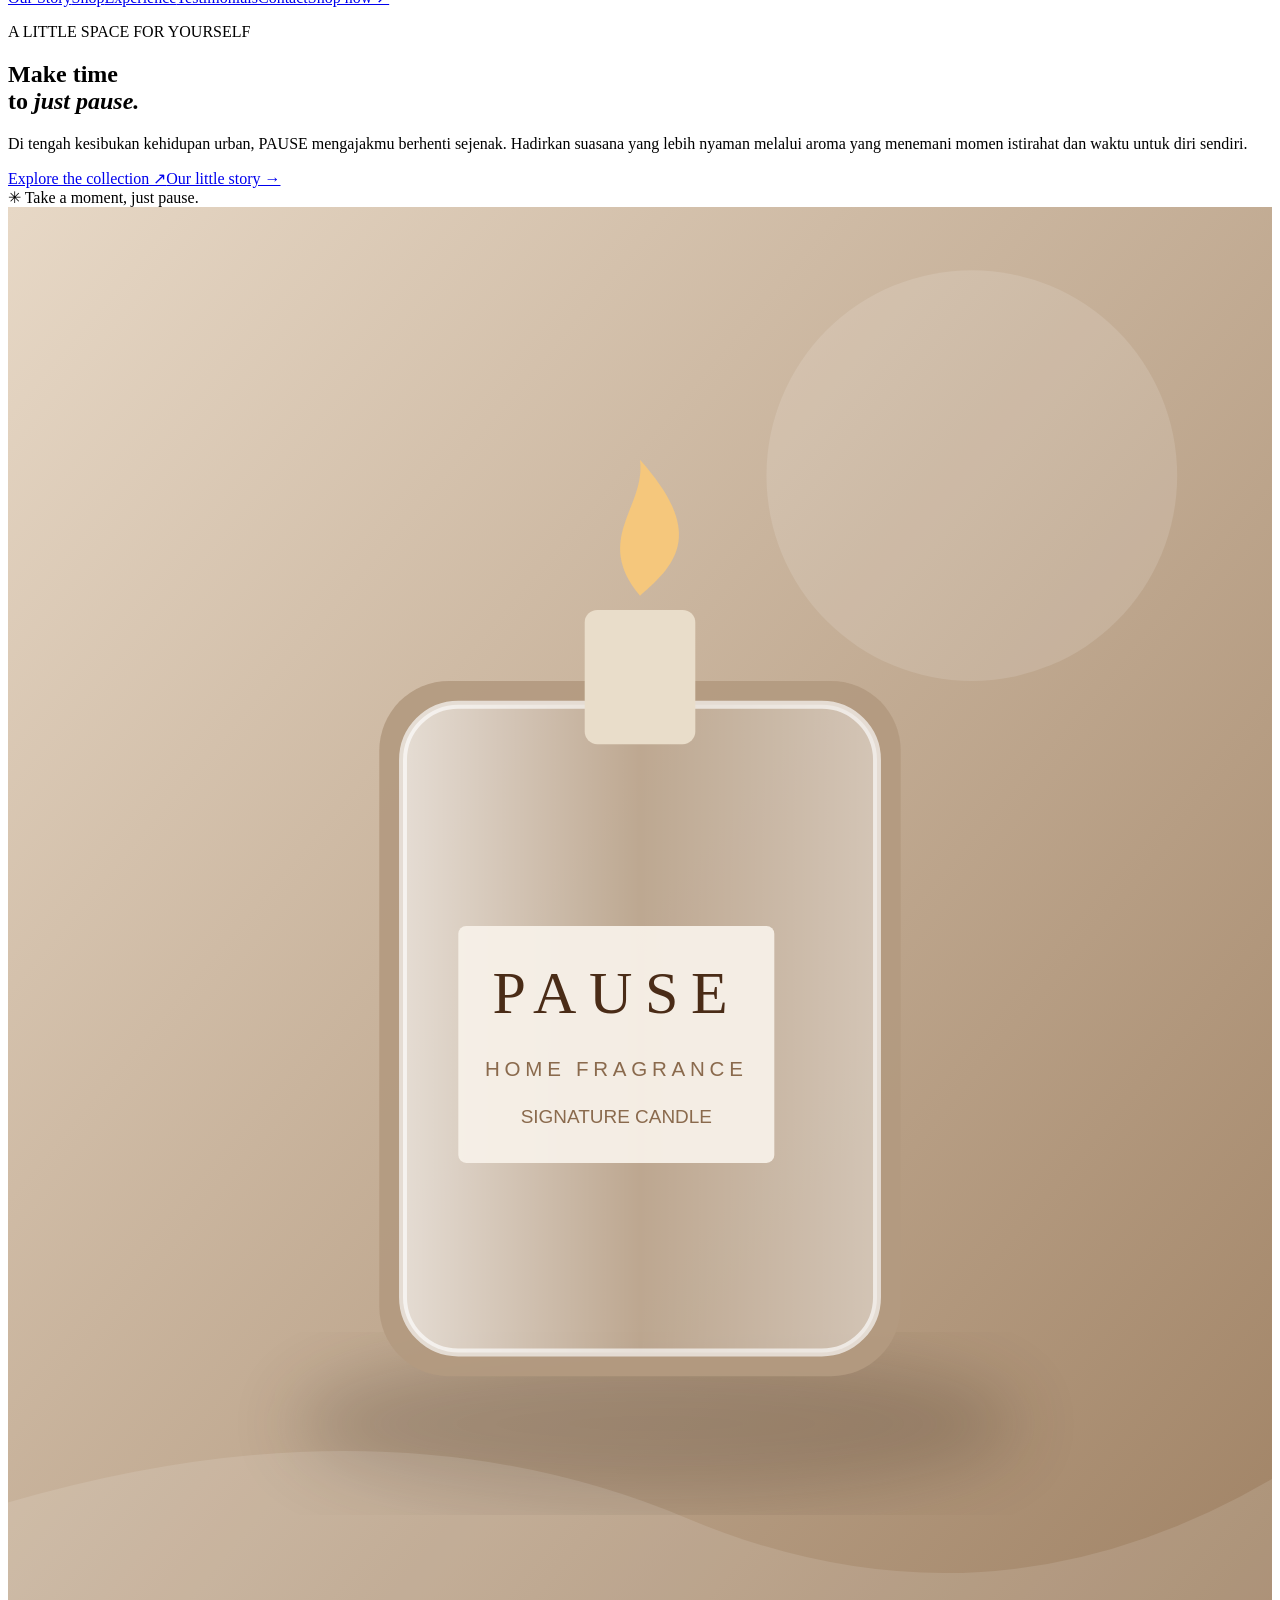
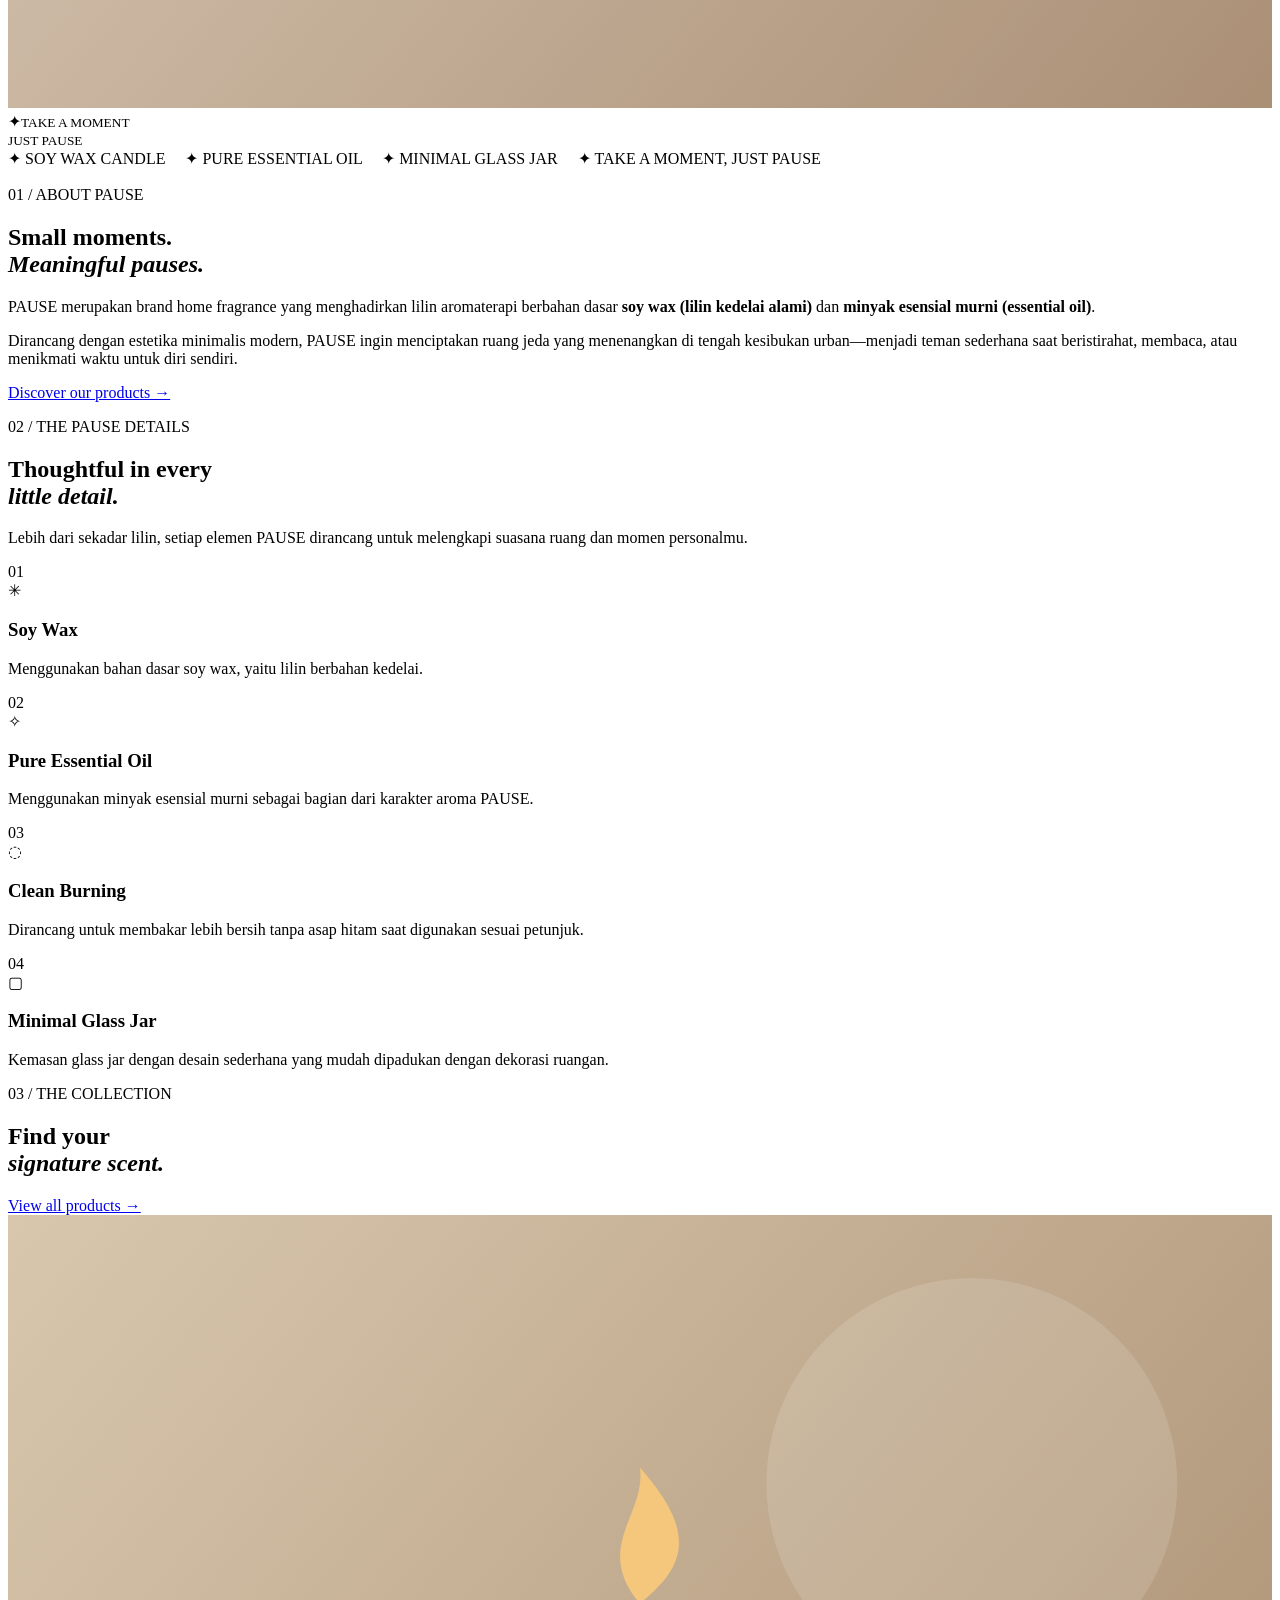
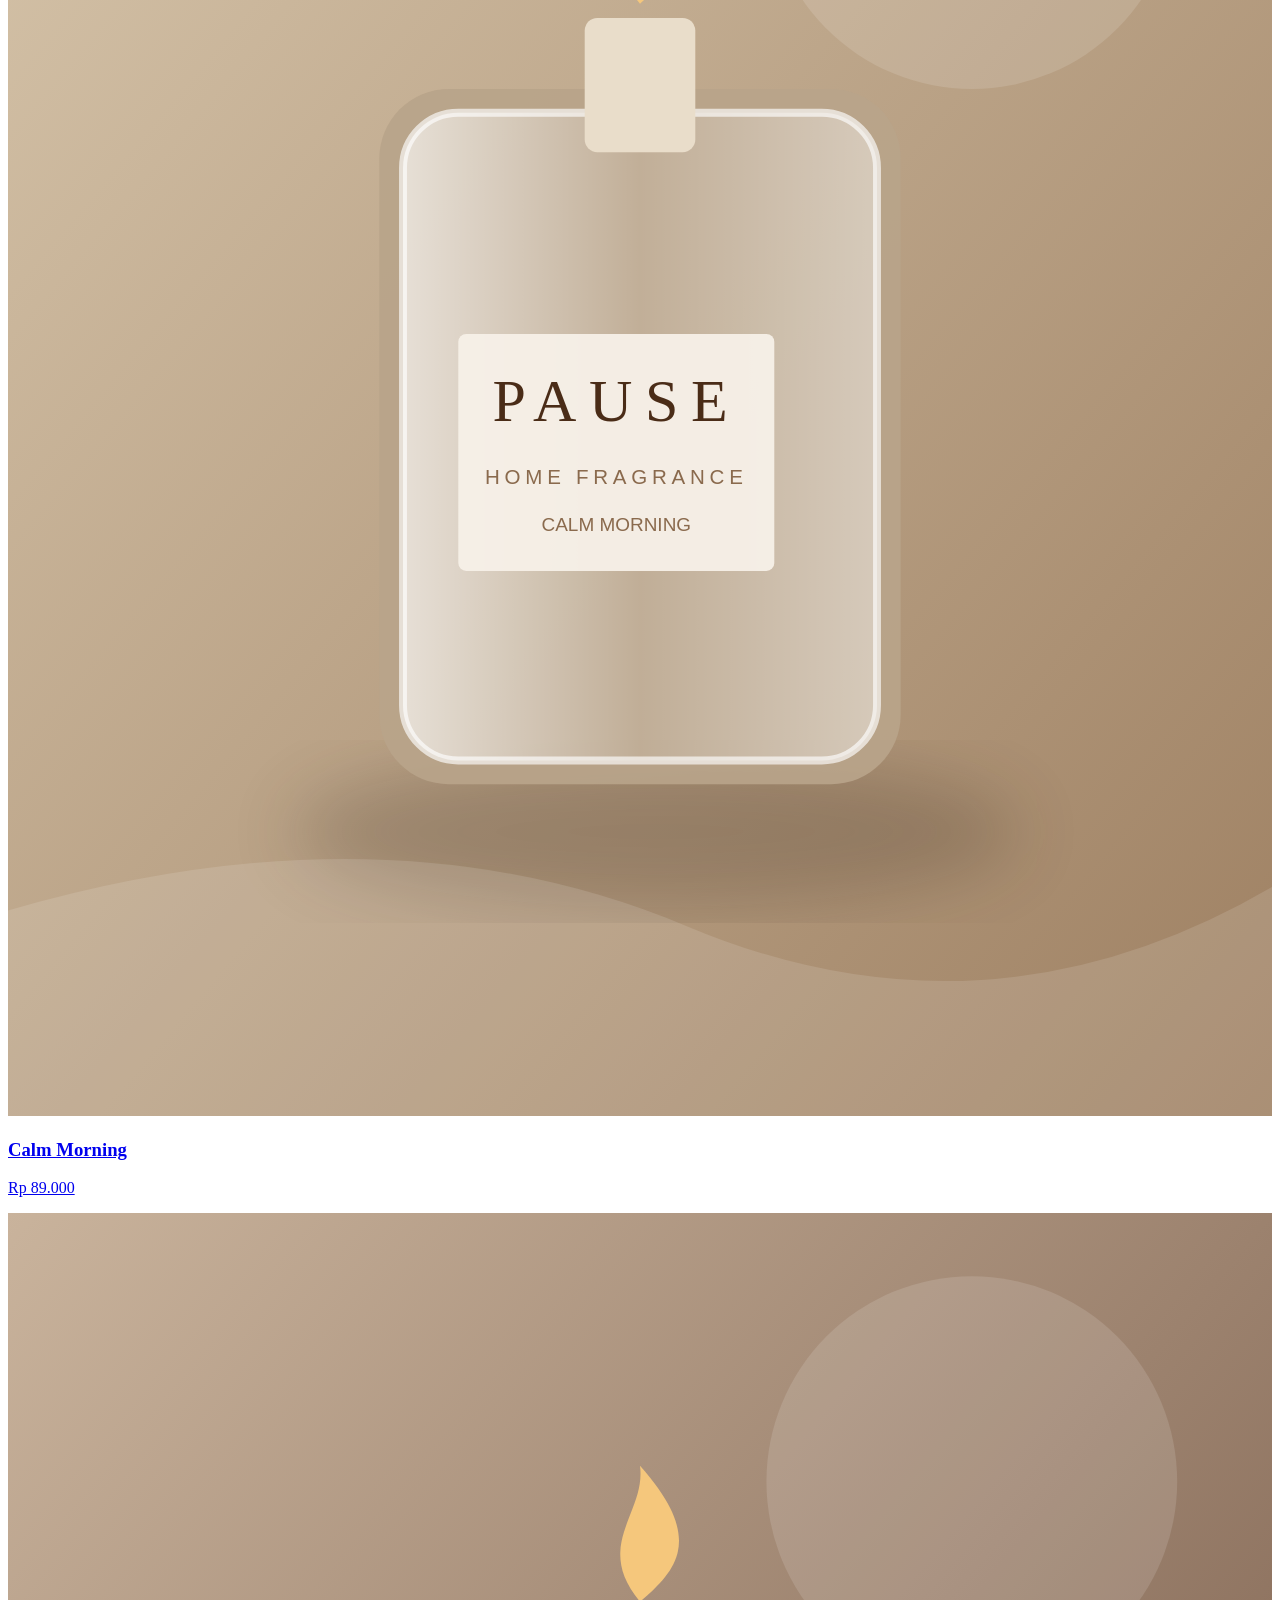
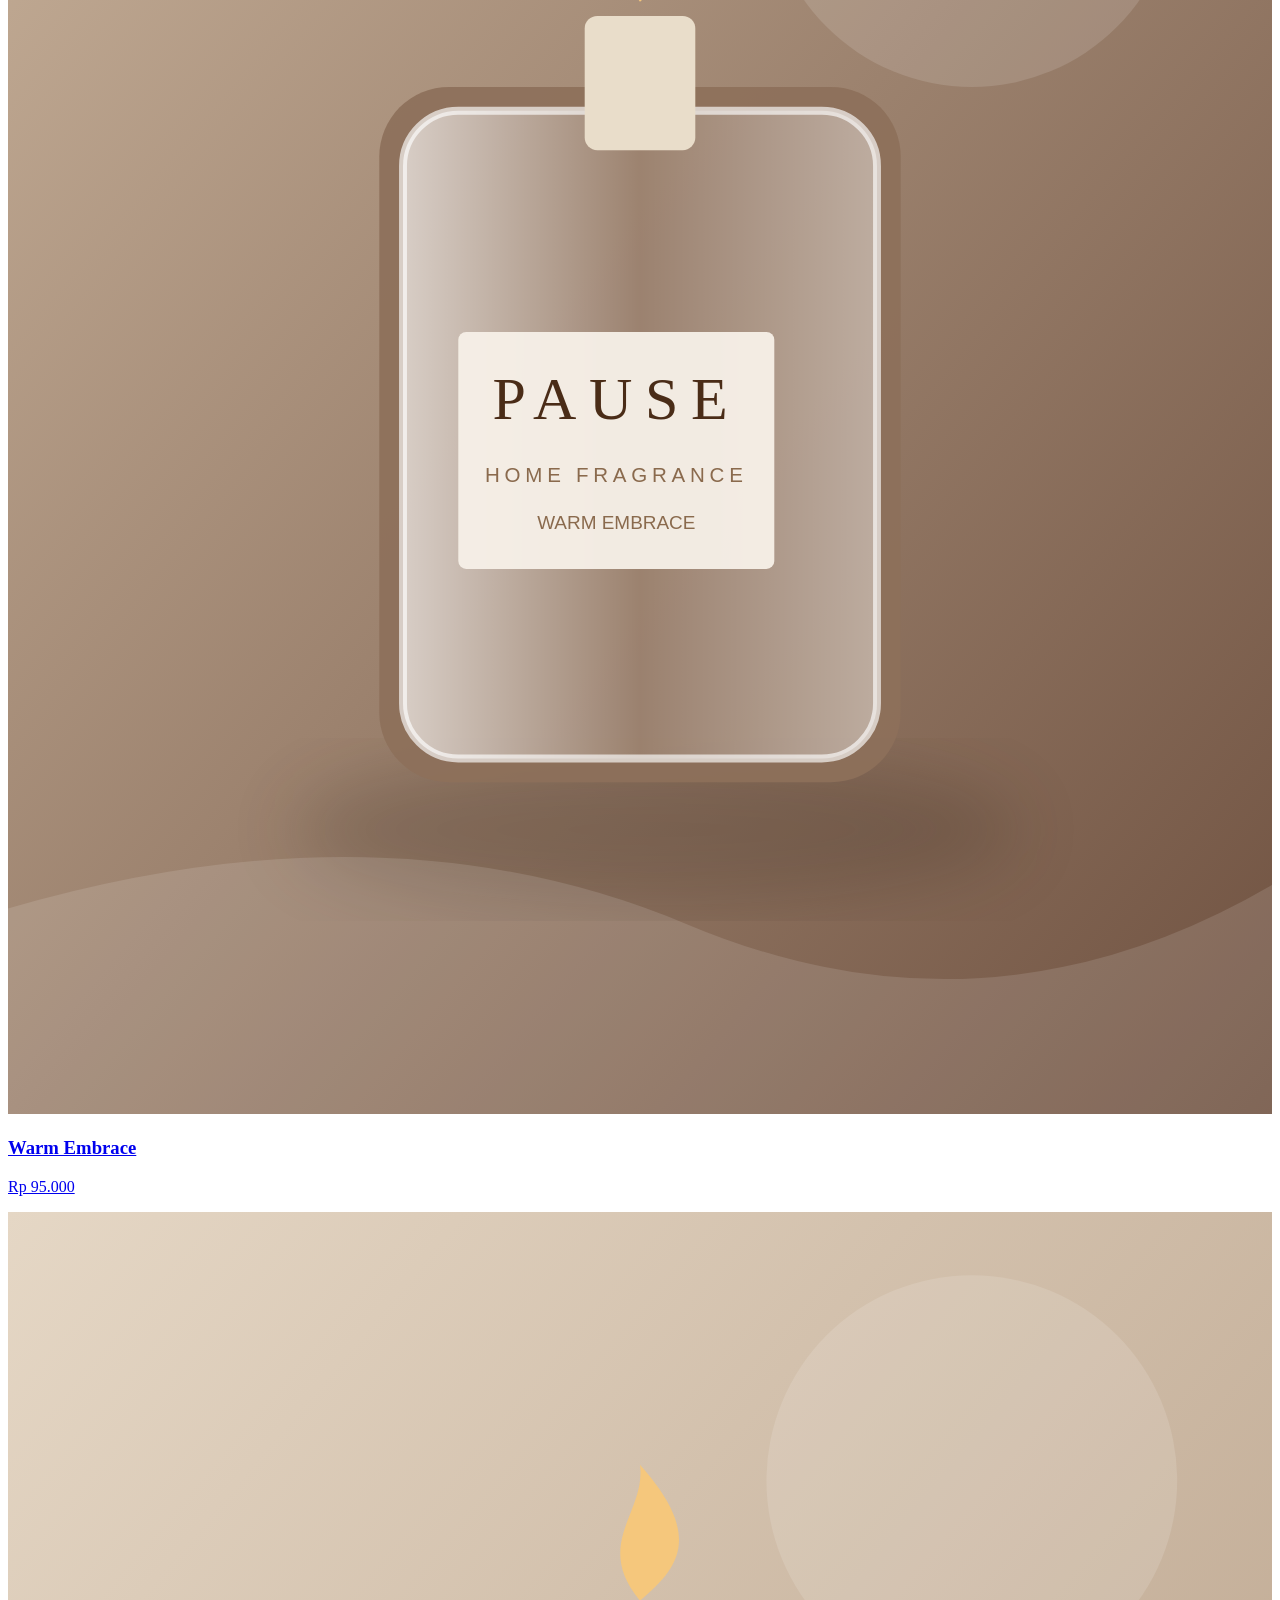
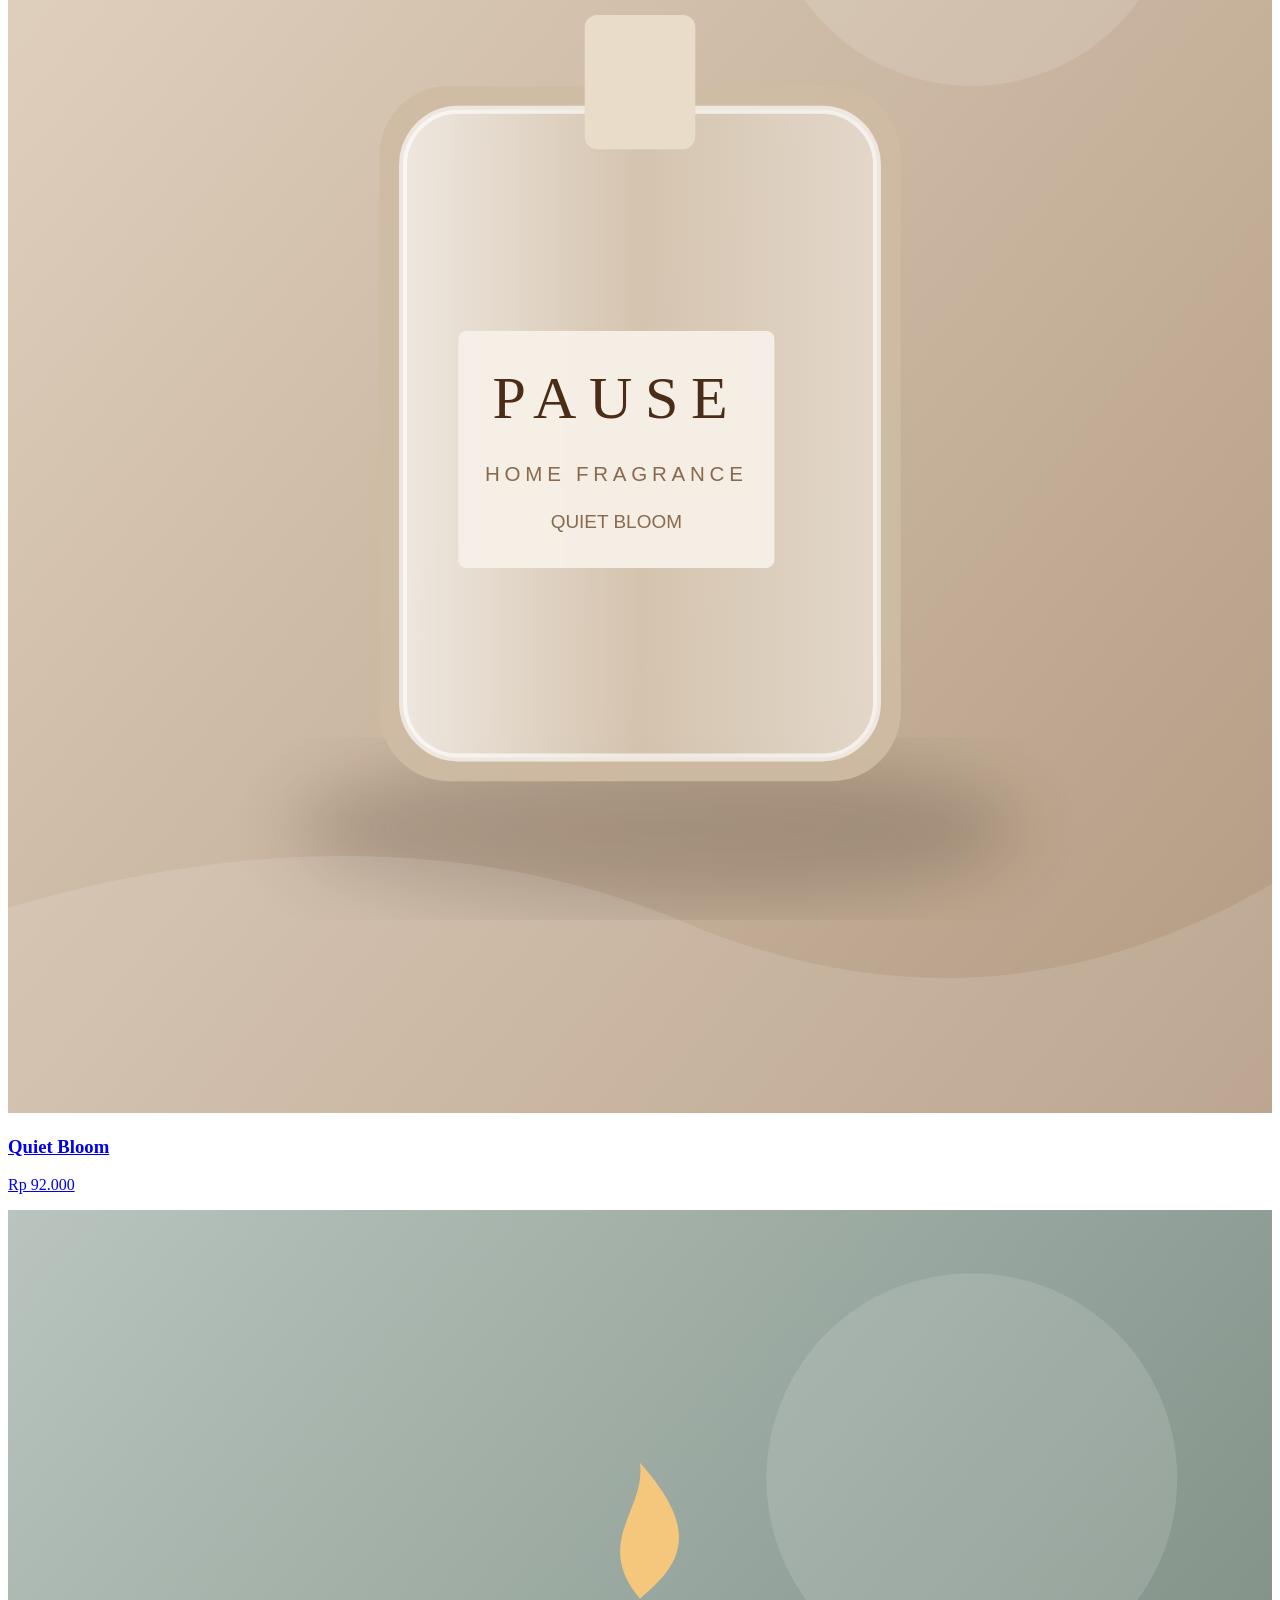
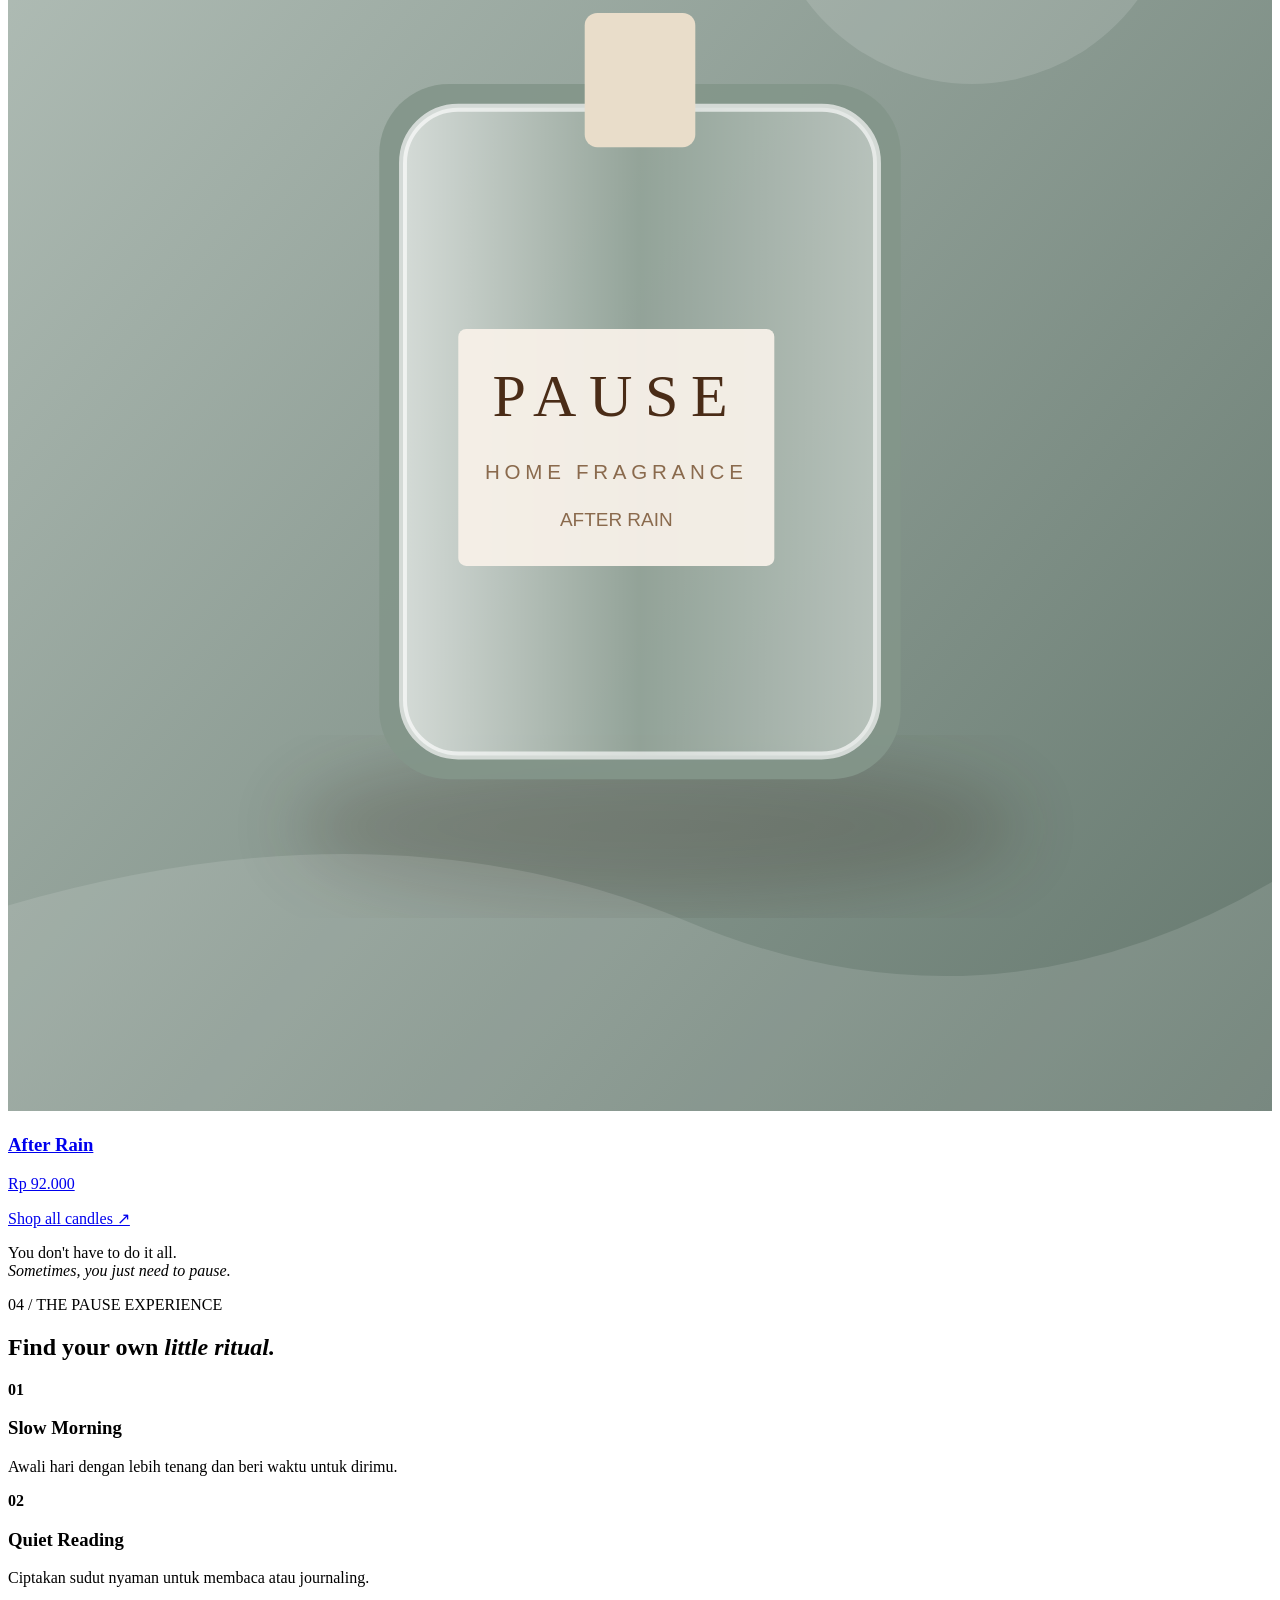
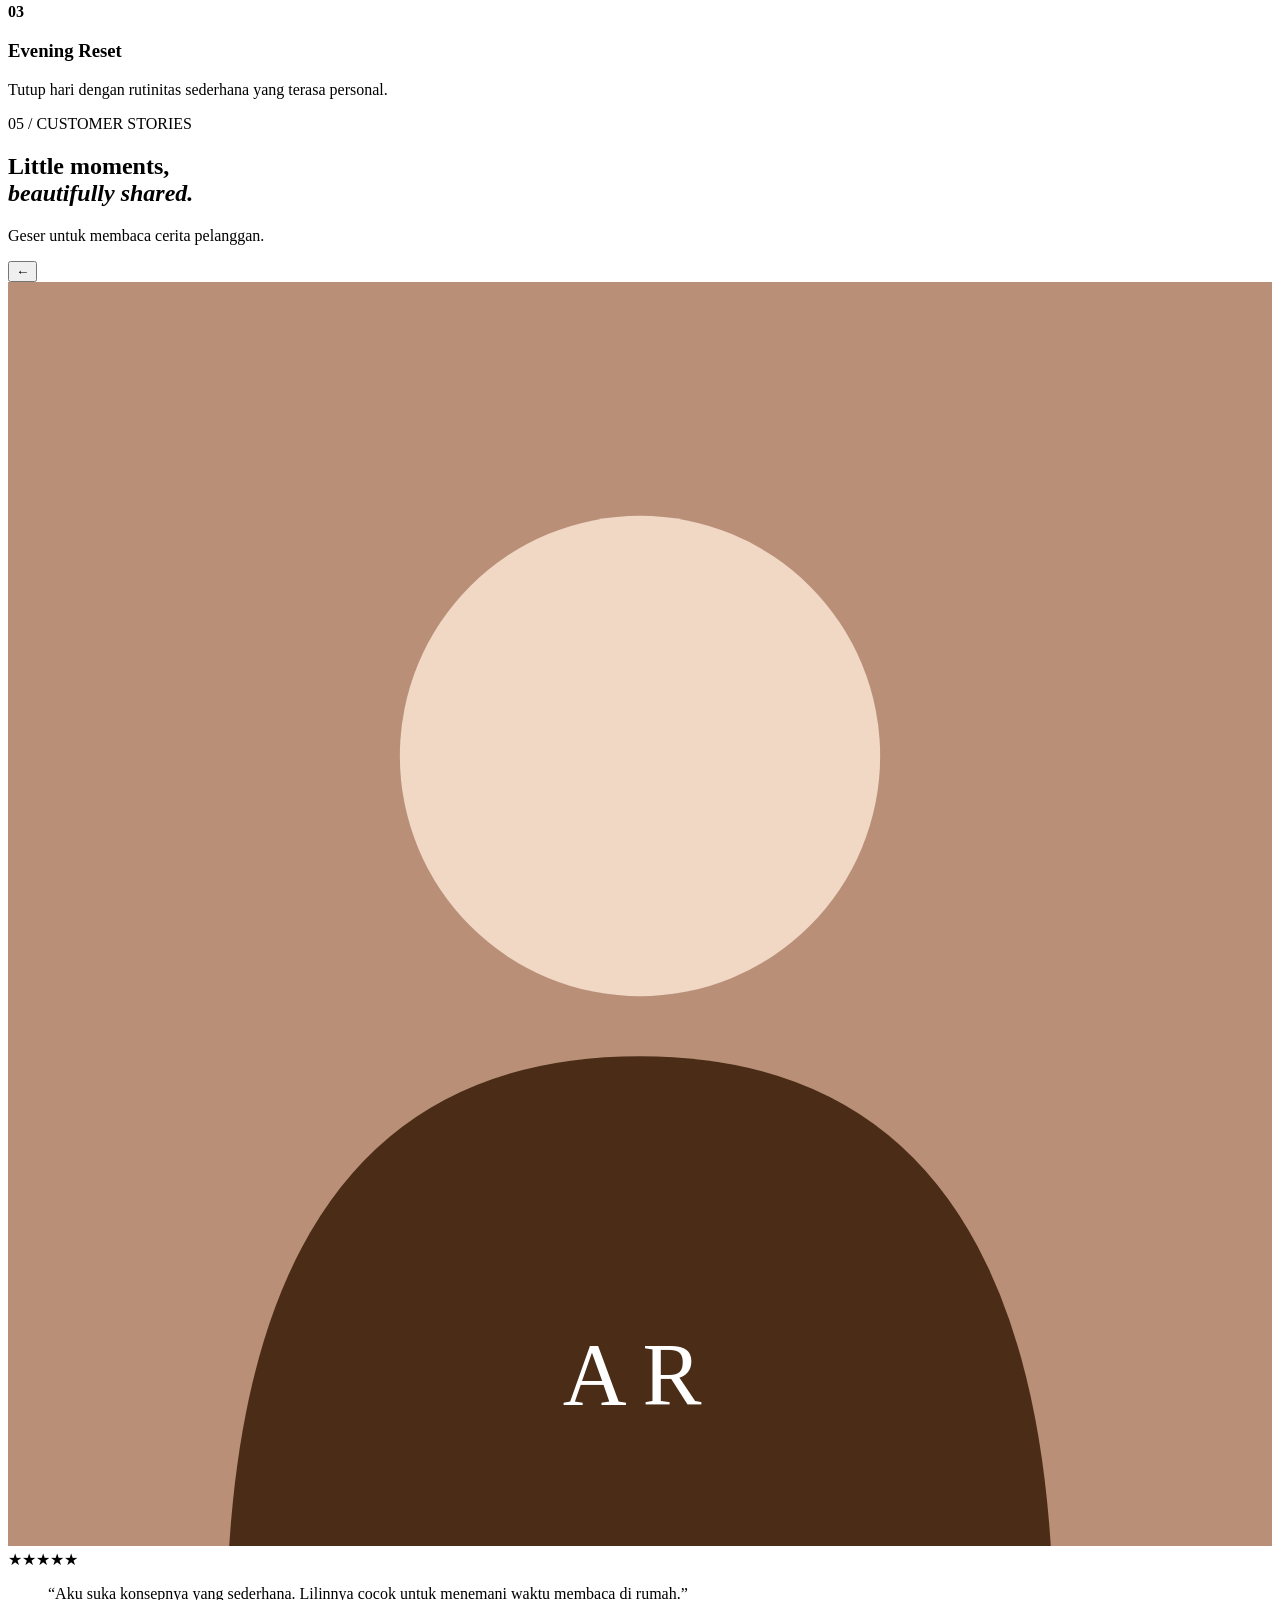
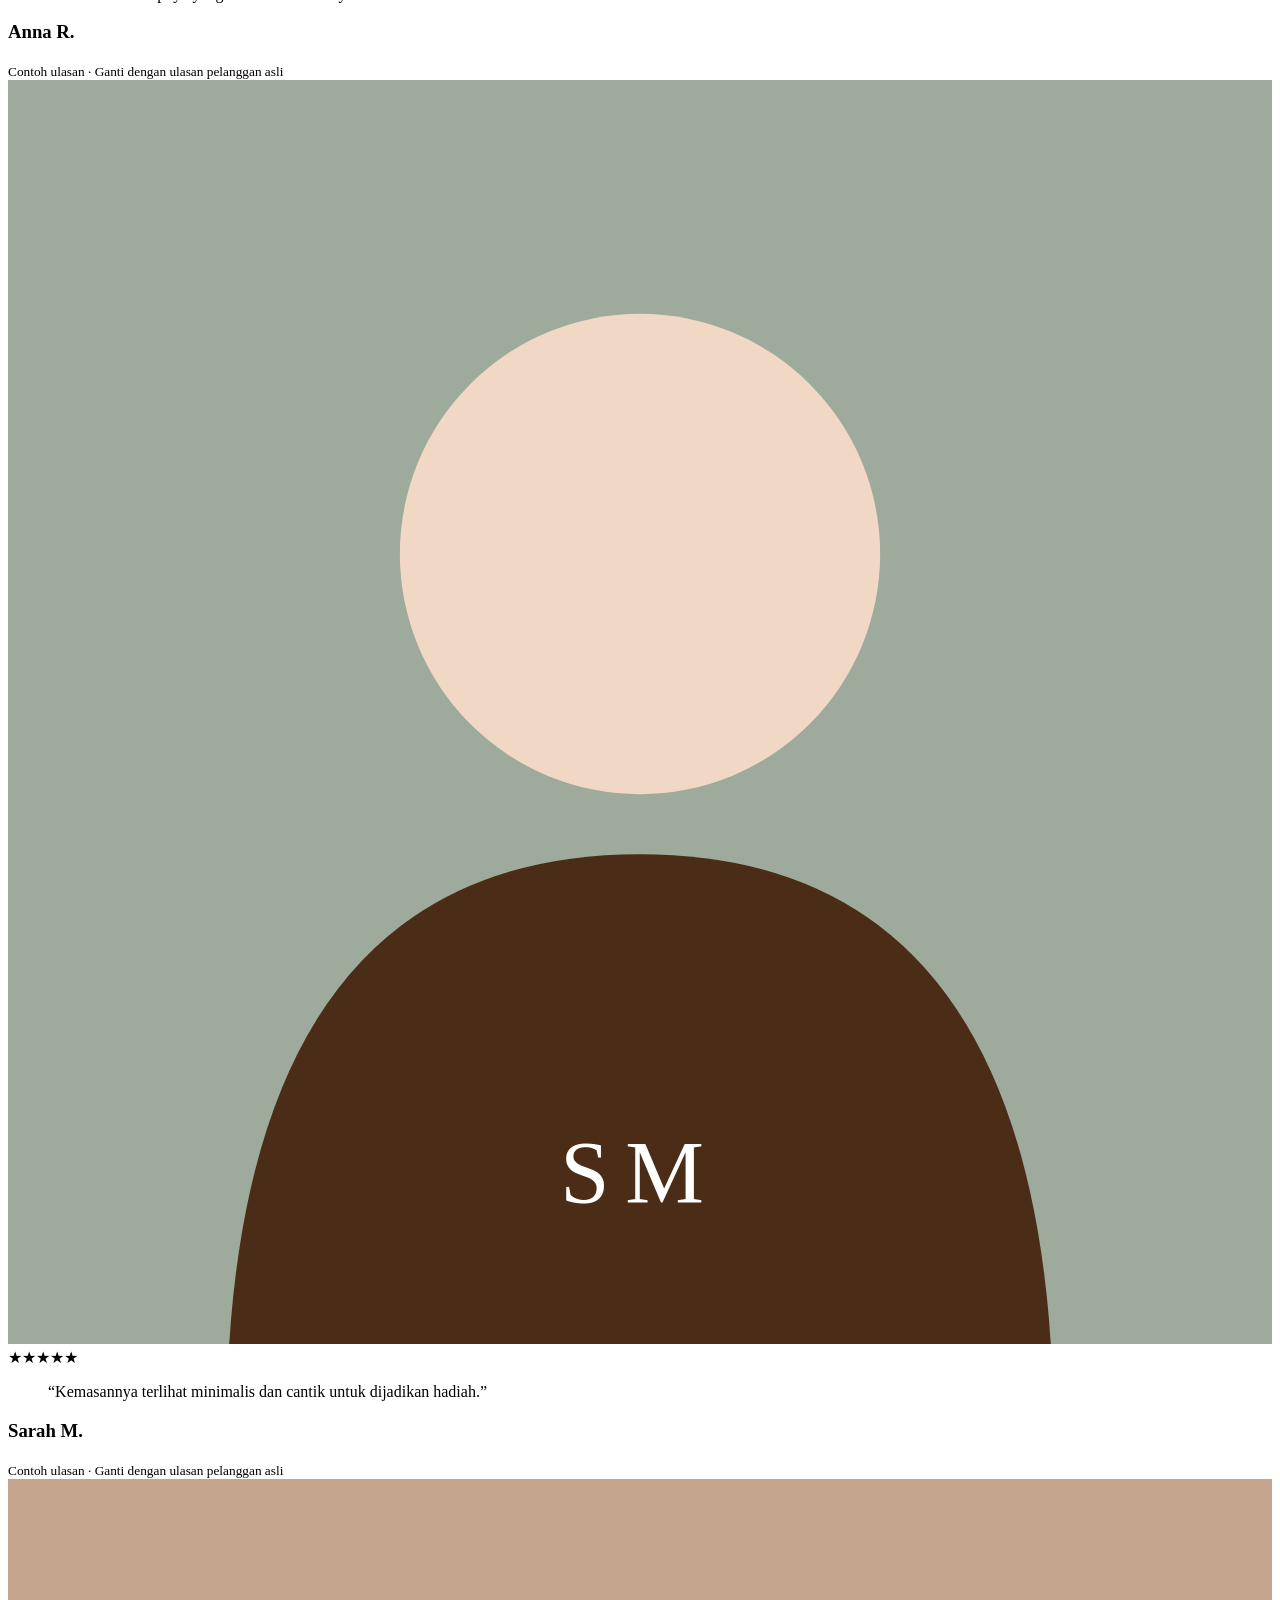
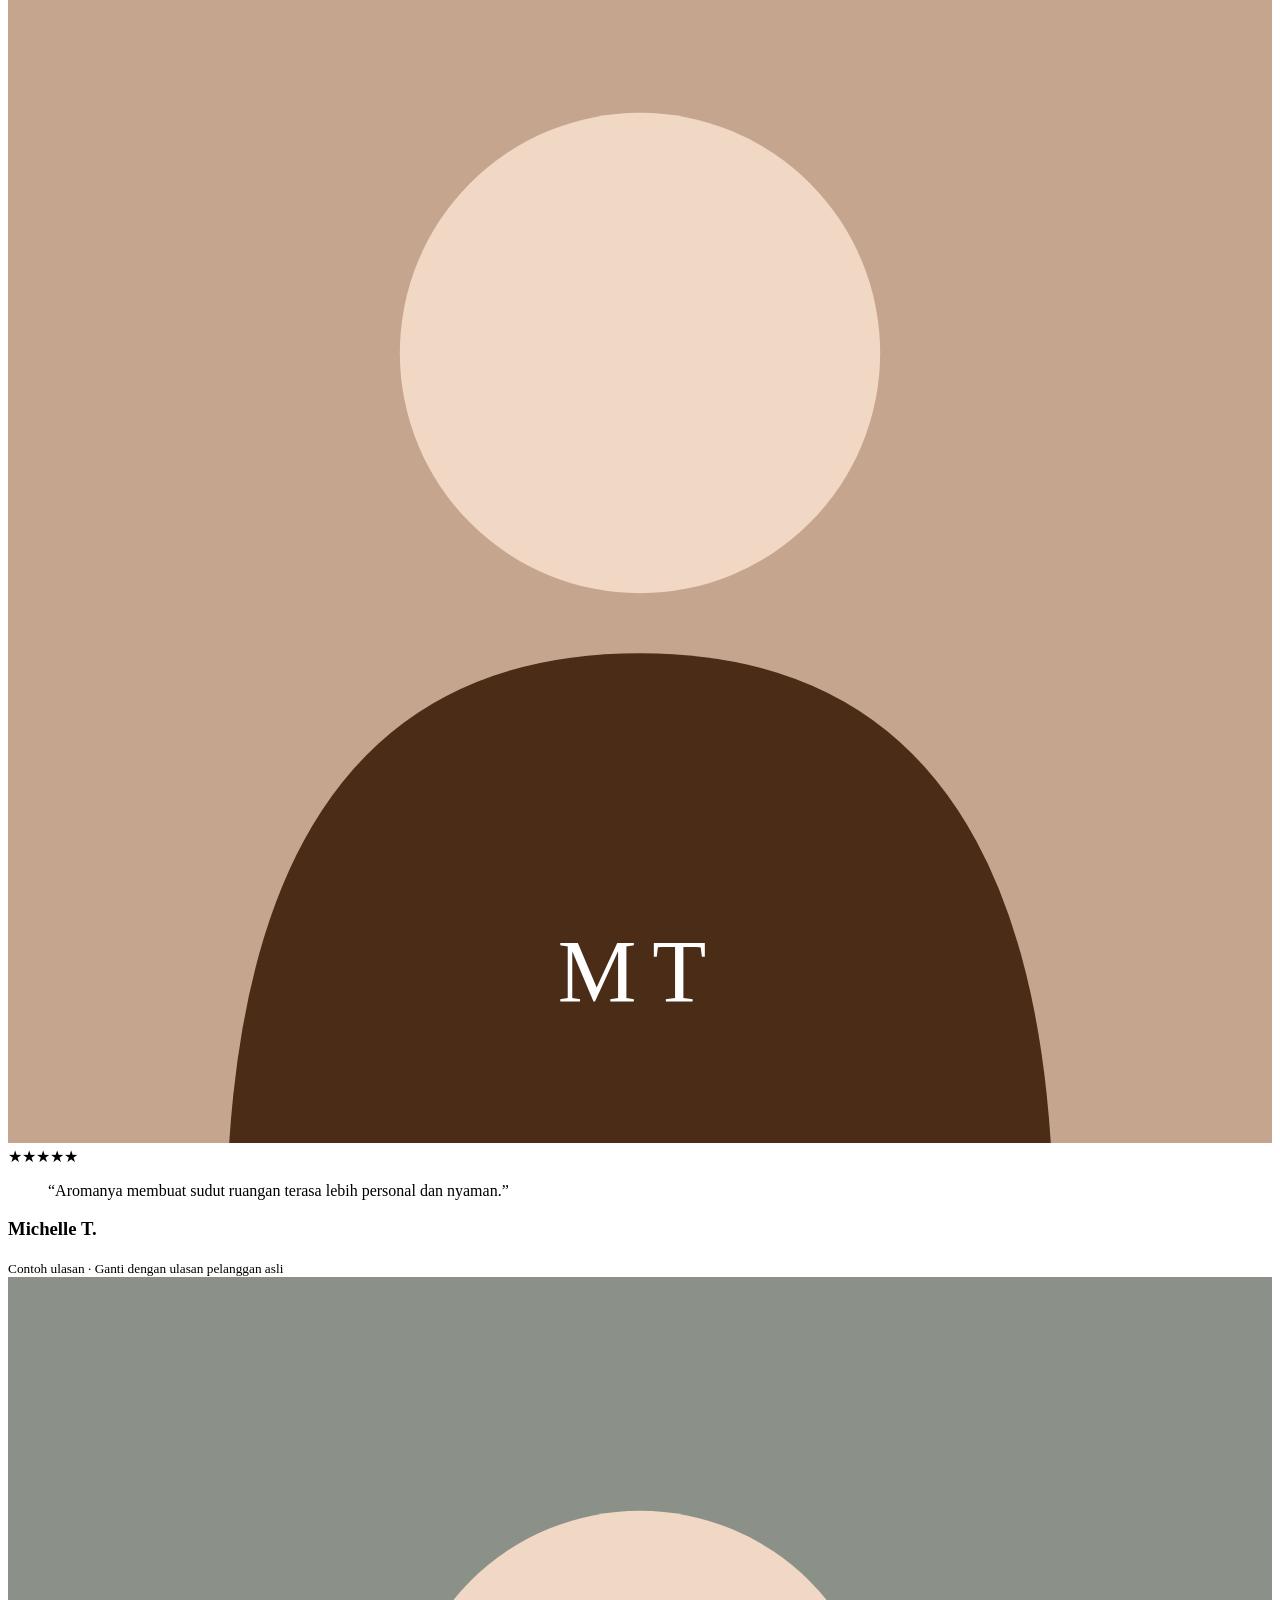
==== commit 98aad0c1: "Add files via upload" ====
--- a/index.html
+++ b/index.html
@@ -3,8 +3,8 @@
 <head>
 <meta charset="utf-8"><meta name="viewport" content="width=device-width,initial-scale=1">
 <meta name="theme-color" content="#f7f1e8">
-<meta name="description" content="PAUSE Home Fragrance — soy wax candle untuk momen jeda yang lebih bermakna.">
-<title>PAUSE — Take a moment, just pause</title>
+<meta name="description" content="PAUSE Home Fragrance menghadirkan aromatherapy candle berbahan soy wax dan essential oil. Take a moment, just pause.">
+<title>PAUSE Home Fragrance — Take a moment, just pause</title>
 <link rel="preconnect" href="https://fonts.googleapis.com"><link rel="preconnect" href="https://fonts.gstatic.com" crossorigin>
 <link href="https://fonts.googleapis.com/css2?family=DM+Sans:wght@400;500;600;700&family=Playfair+Display:ital,wght@0,500;0,600;0,700;1,500&display=swap" rel="stylesheet">
 <link rel="stylesheet" href="style.css">
@@ -15,13 +15,19 @@
 <button class="menu-toggle" aria-label="Buka menu" aria-expanded="false">☰</button>
 <nav class="nav"><a href="#story">Our Story</a><a href="shop.html">Shop</a><a href="#ritual">Experience</a><a href="#stories">Testimonials</a><a href="#contact">Contact</a><a class="nav-button" href="shop.html">Shop now ↗</a></nav></header>
 <main>
-<section class="hero reveal"><div class="hero-copy"><p class="eyebrow">A LITTLE SPACE FOR YOURSELF</p><h1>Make time<br>to <em>just pause.</em></h1><p>Di tengah hari yang terus bergerak, selalu ada ruang untuk berhenti sejenak. Temukan aroma dan suasana yang menemani momen kecilmu bersama PAUSE.</p><div class="actions"><a class="btn dark" href="shop.html">Explore the collection ↗</a><a class="text-link" href="#story">Our little story →</a></div><span class="hero-note">✳ Take a breath. This moment is yours.</span></div><div class="hero-art"><img src="assets/hero/pause-hero.svg" alt="Ilustrasi lilin PAUSE dalam glass jar"><div class="seal">✦<small>TAKE A MOMENT<br>JUST PAUSE</small></div></div></section>
-<div class="ticker">✦ SOY WAX CANDLE　 ✦ MINIMAL GLASS JAR　 ✦ THOUGHTFUL GIFT　 ✦ SIMPLE LIVING</div>
-<section class="section split reveal" id="story"><div><p class="eyebrow">01 / THE STORY</p><h2>Small moments.<br><em>Meaningful pauses.</em></h2></div><div><p>PAUSE adalah brand home fragrance yang mengajak kita memberi ruang untuk diri sendiri. Melalui lilin aromaterapi dengan desain minimalis, kami ingin menghadirkan teman sederhana untuk membaca, beristirahat, atau menikmati suasana rumah.</p><p>Setiap detail dirancang agar mudah menyatu dengan ruang dan menjadi hadiah penuh perhatian.</p><a class="text-link" href="shop.html">Discover our products →</a></div></section>
-<section class="section collection reveal"><div class="section-top"><div><p class="eyebrow">02 / THE COLLECTION</p><h2>Find your<br><em>signature scent.</em></h2></div><a class="text-link" href="shop.html">View all products →</a></div><div class="product-preview" id="home-products"></div><div class="center"><a class="btn dark" href="shop.html">Shop all candles ↗</a></div></section>
+<section class="hero reveal"><div class="hero-copy"><p class="eyebrow">A LITTLE SPACE FOR YOURSELF</p><h1>Make time<br>to <em>just pause.</em></h1><p>Di tengah kesibukan kehidupan urban, PAUSE mengajakmu berhenti sejenak. Hadirkan suasana yang lebih nyaman melalui aroma yang menemani momen istirahat dan waktu untuk diri sendiri.</p><div class="actions"><a class="btn dark" href="shop.html">Explore the collection ↗</a><a class="text-link" href="#story">Our little story →</a></div><span class="hero-note">✳ Take a moment, just pause.</span></div><div class="hero-art"><img src="assets/hero/pause-hero.svg" alt="Lilin aromaterapi PAUSE dalam glass jar"><div class="seal">✦<small>TAKE A MOMENT<br>JUST PAUSE</small></div></div></section>
+<div class="ticker">✦ SOY WAX CANDLE　 ✦ PURE ESSENTIAL OIL　 ✦ MINIMAL GLASS JAR　 ✦ TAKE A MOMENT, JUST PAUSE</div>
+<section class="section split reveal" id="story"><div><p class="eyebrow">01 / ABOUT PAUSE</p><h2>Small moments.<br><em>Meaningful pauses.</em></h2></div><div><p>PAUSE merupakan brand home fragrance yang menghadirkan lilin aromaterapi berbahan dasar <strong>soy wax (lilin kedelai alami)</strong> dan <strong>minyak esensial murni (essential oil)</strong>.</p><p>Dirancang dengan estetika minimalis modern, PAUSE ingin menciptakan ruang jeda yang menenangkan di tengah kesibukan urban—menjadi teman sederhana saat beristirahat, membaca, atau menikmati waktu untuk diri sendiri.</p><a class="text-link" href="shop.html">Discover our products →</a></div></section>
+<section class="section brand-values reveal" id="values"><div class="brand-values-heading"><p class="eyebrow">02 / THE PAUSE DETAILS</p><h2>Thoughtful in every<br><em>little detail.</em></h2><p>Lebih dari sekadar lilin, setiap elemen PAUSE dirancang untuk melengkapi suasana ruang dan momen personalmu.</p></div><div class="brand-values-grid">
+<article><span>01</span><div class="value-icon">✳</div><h3>Soy Wax</h3><p>Menggunakan bahan dasar soy wax, yaitu lilin berbahan kedelai.</p></article>
+<article><span>02</span><div class="value-icon">✧</div><h3>Pure Essential Oil</h3><p>Menggunakan minyak esensial murni sebagai bagian dari karakter aroma PAUSE.</p></article>
+<article><span>03</span><div class="value-icon">◌</div><h3>Clean Burning</h3><p>Dirancang untuk membakar lebih bersih tanpa asap hitam saat digunakan sesuai petunjuk.</p></article>
+<article><span>04</span><div class="value-icon">▢</div><h3>Minimal Glass Jar</h3><p>Kemasan glass jar dengan desain sederhana yang mudah dipadukan dengan dekorasi ruangan.</p></article>
+</div></section>
+<section class="section collection reveal"><div class="section-top"><div><p class="eyebrow">03 / THE COLLECTION</p><h2>Find your<br><em>signature scent.</em></h2></div><a class="text-link" href="shop.html">View all products →</a></div><div class="product-preview" id="home-products"></div><div class="center"><a class="btn dark" href="shop.html">Shop all candles ↗</a></div></section>
 <section class="quote"><p>You don't have to do it all.<br><em>Sometimes, you just need to pause.</em></p></section>
-<section class="section rituals reveal" id="ritual"><p class="eyebrow">03 / THE PAUSE EXPERIENCE</p><h2>Find your own <em>little ritual.</em></h2><div class="ritual-grid"><article><b>01</b><h3>Slow Morning</h3><p>Awali hari dengan lebih tenang dan beri waktu untuk dirimu.</p></article><article><b>02</b><h3>Quiet Reading</h3><p>Ciptakan sudut nyaman untuk membaca atau journaling.</p></article><article><b>03</b><h3>Evening Reset</h3><p>Tutup hari dengan rutinitas sederhana yang terasa personal.</p></article></div></section>
-<section class="section testimonials reveal" id="stories"><div class="section-top"><div><p class="eyebrow">04 / CUSTOMER STORIES</p><h2>Little moments,<br><em>beautifully shared.</em></h2></div><p class="muted">Geser untuk membaca cerita pelanggan.</p></div><div class="testimonial-shell"><button class="round" id="testimonial-prev" aria-label="Testimoni sebelumnya">←</button><div class="testimonial-window"><div class="testimonial-track" id="testimonial-track"></div></div><button class="round" id="testimonial-next" aria-label="Testimoni berikutnya">→</button></div><div class="dots" id="testimonial-dots"></div><p class="disclaimer">Foto dan komentar pada versi awal ini adalah konten contoh untuk preview. Ganti dengan foto serta ulasan pelanggan yang benar-benar memberi izin untuk ditampilkan.</p></section>
-<section class="contact reveal" id="contact"><div><p class="eyebrow">05 / GET IN TOUCH</p><h2>Let's take<br><em>a moment.</em></h2><p>Butuh rekomendasi aroma atau ingin melakukan pemesanan khusus?</p><a class="btn light" href="recommendation.html">Konsultasi aroma / pesanan khusus ↗</a></div><div class="contact-info"><span>WHATSAPP ORDER</span><p>Pesanan dikirim langsung ke WhatsApp PAUSE.</p><span>BRAND</span><p>PAUSE · Home Fragrance</p><span>SHOP</span><p><a href="shop.html">Lihat katalog dan pilihan produk →</a></p></div></section>
+<section class="section rituals reveal" id="ritual"><p class="eyebrow">04 / THE PAUSE EXPERIENCE</p><h2>Find your own <em>little ritual.</em></h2><div class="ritual-grid"><article><b>01</b><h3>Slow Morning</h3><p>Awali hari dengan lebih tenang dan beri waktu untuk dirimu.</p></article><article><b>02</b><h3>Quiet Reading</h3><p>Ciptakan sudut nyaman untuk membaca atau journaling.</p></article><article><b>03</b><h3>Evening Reset</h3><p>Tutup hari dengan rutinitas sederhana yang terasa personal.</p></article></div></section>
+<section class="section testimonials reveal" id="stories"><div class="section-top"><div><p class="eyebrow">05 / CUSTOMER STORIES</p><h2>Little moments,<br><em>beautifully shared.</em></h2></div><p class="muted">Geser untuk membaca cerita pelanggan.</p></div><div class="testimonial-shell"><button class="round" id="testimonial-prev" aria-label="Testimoni sebelumnya">←</button><div class="testimonial-window"><div class="testimonial-track" id="testimonial-track"></div></div><button class="round" id="testimonial-next" aria-label="Testimoni berikutnya">→</button></div><div class="dots" id="testimonial-dots"></div><p class="disclaimer">Foto dan komentar pada versi awal ini adalah konten contoh untuk preview. Ganti dengan foto serta ulasan pelanggan yang benar-benar memberi izin untuk ditampilkan.</p></section>
+<section class="contact reveal" id="contact"><div><p class="eyebrow">06 / GET IN TOUCH</p><h2>Let's take<br><em>a moment.</em></h2><p>Butuh rekomendasi aroma atau ingin melakukan pemesanan khusus?</p><a class="btn light" href="recommendation.html">Konsultasi aroma / pesanan khusus ↗</a></div><div class="contact-info"><span>WHATSAPP ORDER</span><p>Pesanan dikirim langsung ke WhatsApp PAUSE.</p><span>BRAND</span><p>PAUSE · Home Fragrance</p><span>OUR PROMISE</span><p>Soy wax, essential oil, dan desain minimalis untuk momen jeda yang lebih personal.</p><span>SHOP</span><p><a href="shop.html">Lihat katalog dan pilihan produk →</a></p></div></section>
 </main><footer><a class="brand" href="index.html"><img src="assets/pause-logo.png" onerror="this.style.display='none'" alt=""><span>PAUSE<small>HOME FRAGRANCE</small></span></a><p>Take a moment, just pause.</p><small>© <span id="year"></span> PAUSE. All rights reserved.</small></footer>
 <a class="floating-wa" id="floating-wa" href="#" aria-label="Chat WhatsApp">WA</a><script src="script.js"></script></body></html>
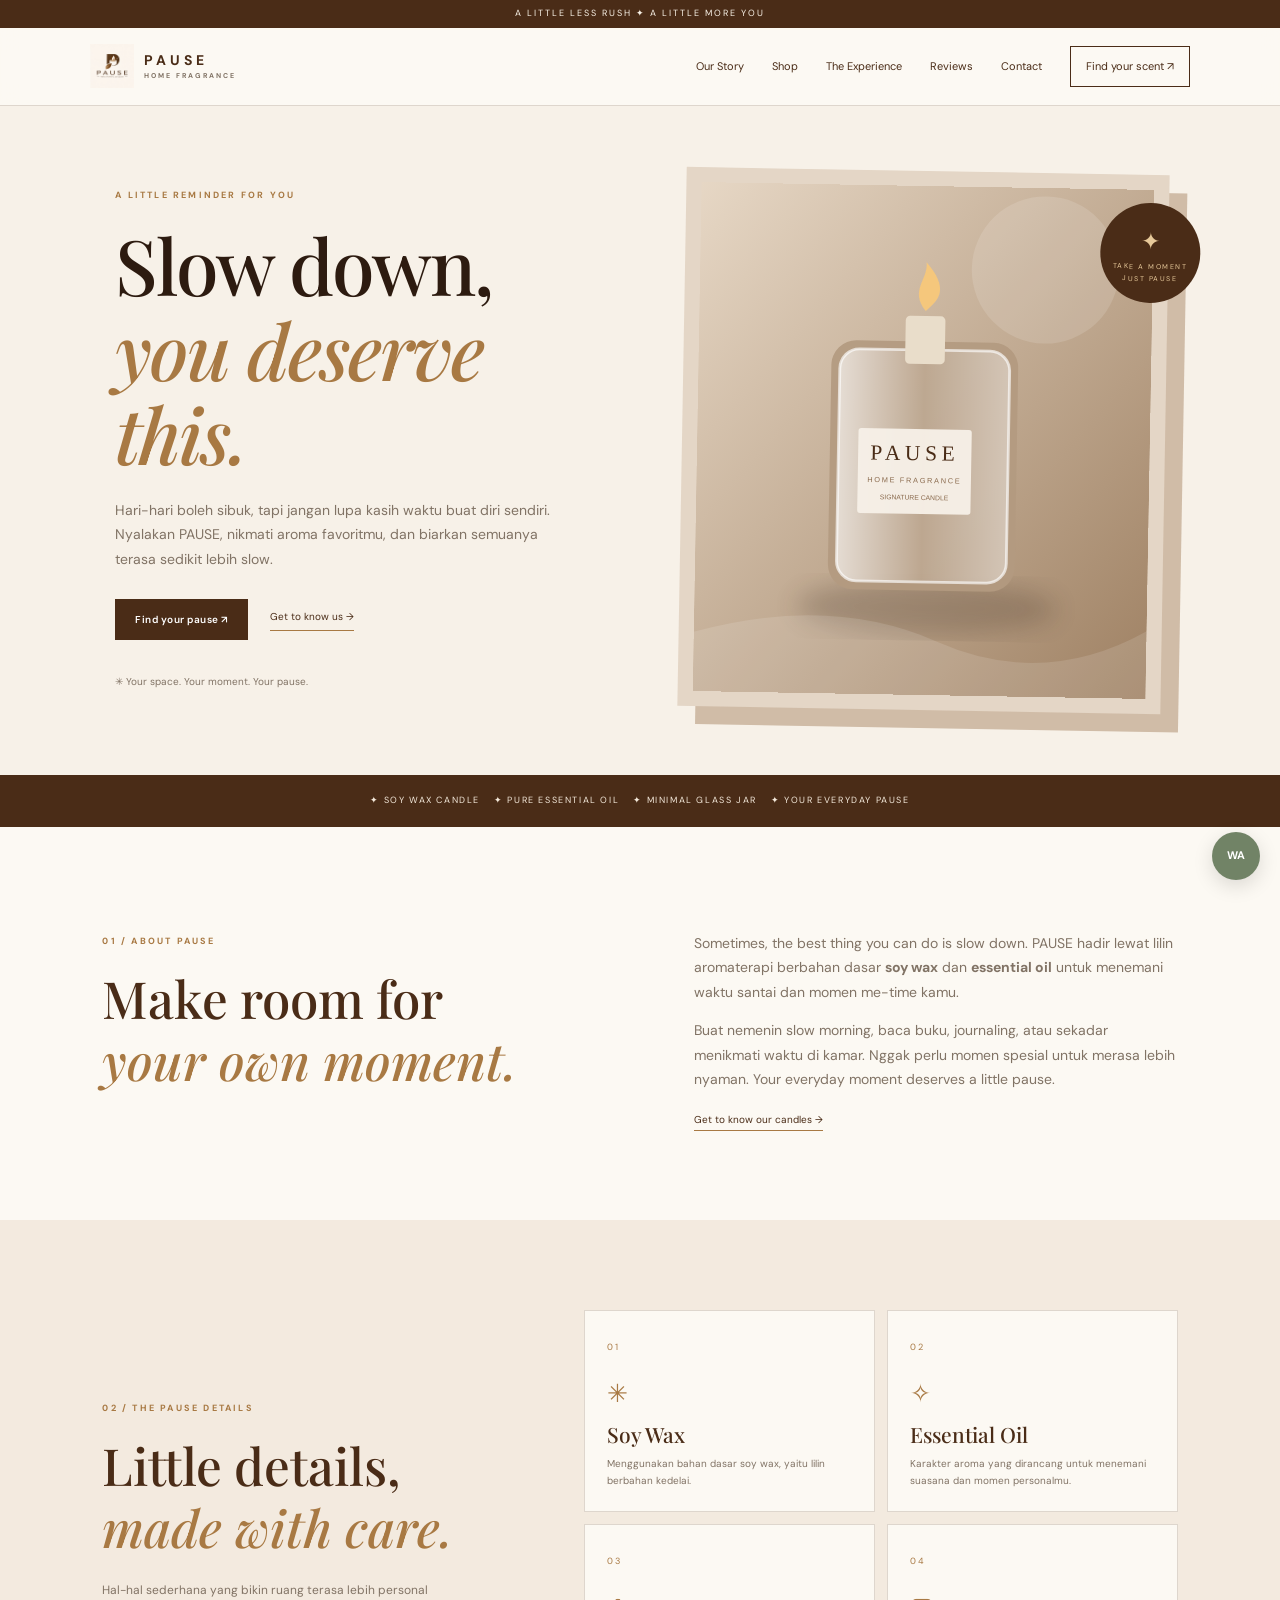
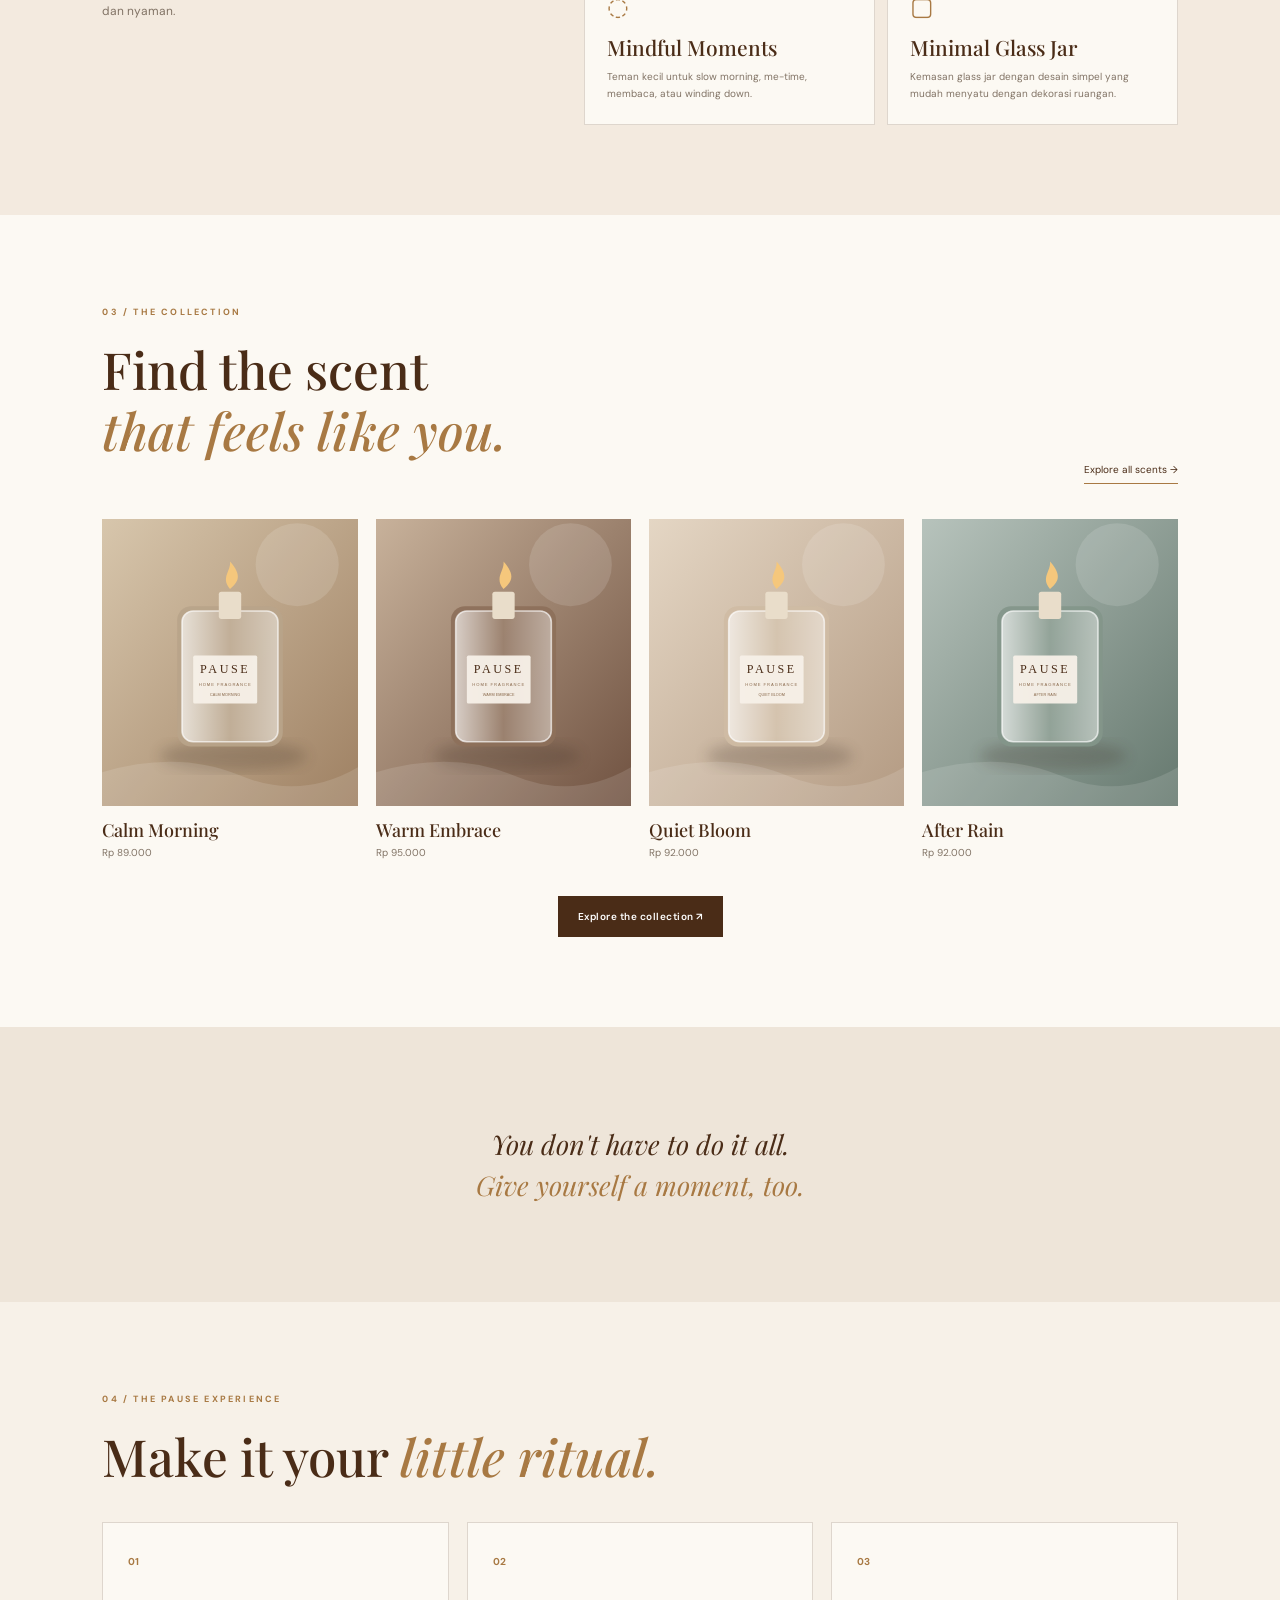
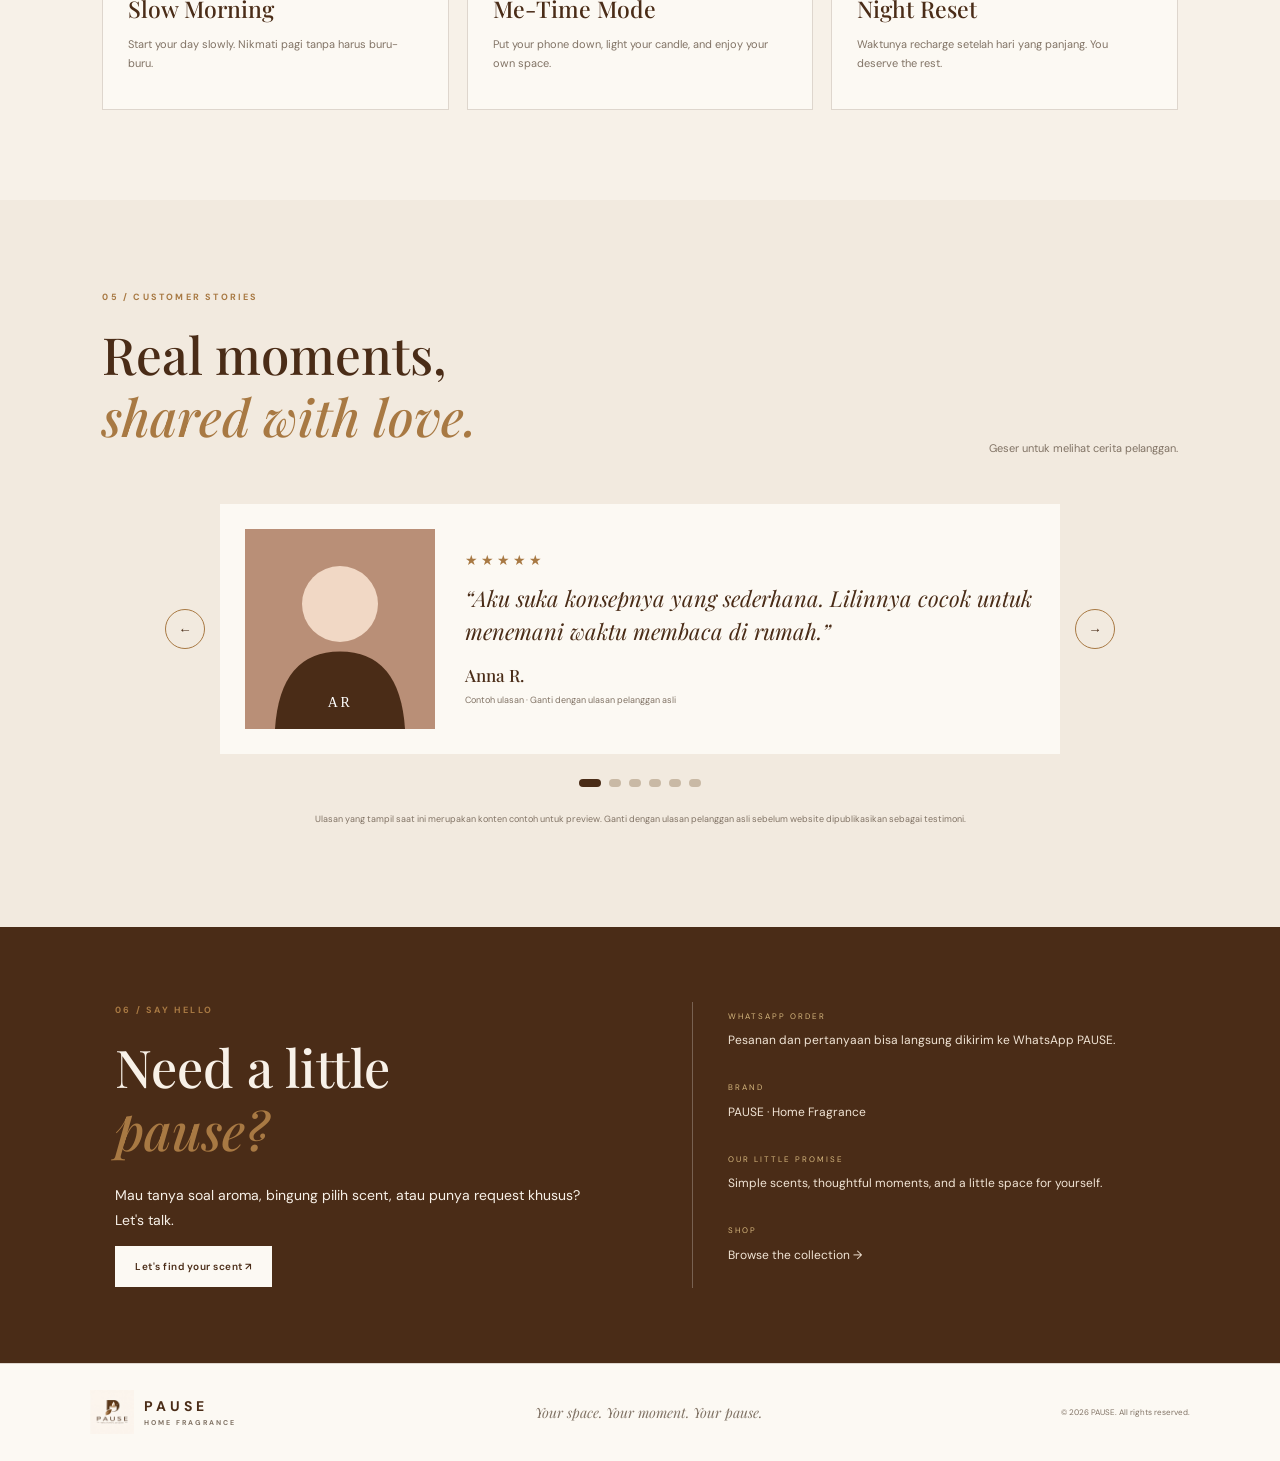
==== commit 2dc793b0: "Rename index-1.html to index.html" ====
--- a/index.html
+++ b/index.html
@@ -1,33 +1,194 @@
 <!doctype html>
 <html lang="id">
 <head>
-<meta charset="utf-8"><meta name="viewport" content="width=device-width,initial-scale=1">
+<meta charset="utf-8">
+<meta name="viewport" content="width=device-width,initial-scale=1">
 <meta name="theme-color" content="#f7f1e8">
-<meta name="description" content="PAUSE Home Fragrance menghadirkan aromatherapy candle berbahan soy wax dan essential oil. Take a moment, just pause.">
-<title>PAUSE Home Fragrance — Take a moment, just pause</title>
-<link rel="preconnect" href="https://fonts.googleapis.com"><link rel="preconnect" href="https://fonts.gstatic.com" crossorigin>
+<meta name="description" content="PAUSE Home Fragrance — soy wax candle dan essential oil untuk menemani slow morning, me-time, dan night reset. Your space. Your moment. Your pause.">
+<title>PAUSE Home Fragrance — Your space. Your moment. Your pause.</title>
+<link rel="preconnect" href="https://fonts.googleapis.com">
+<link rel="preconnect" href="https://fonts.gstatic.com" crossorigin>
 <link href="https://fonts.googleapis.com/css2?family=DM+Sans:wght@400;500;600;700&family=Playfair+Display:ital,wght@0,500;0,600;0,700;1,500&display=swap" rel="stylesheet">
 <link rel="stylesheet" href="style.css">
 </head>
 <body>
-<div class="announcement">SLOW DOWN, BREATHE IN <span>✦</span> TAKE A MOMENT, JUST PAUSE</div>
-<header class="header"><a class="brand" href="index.html"><img src="assets/pause-logo.png" onerror="this.style.display='none'" alt=""><span>PAUSE<small>HOME FRAGRANCE</small></span></a>
-<button class="menu-toggle" aria-label="Buka menu" aria-expanded="false">☰</button>
-<nav class="nav"><a href="#story">Our Story</a><a href="shop.html">Shop</a><a href="#ritual">Experience</a><a href="#stories">Testimonials</a><a href="#contact">Contact</a><a class="nav-button" href="shop.html">Shop now ↗</a></nav></header>
+
+<div class="announcement">A LITTLE LESS RUSH <span>✦</span> A LITTLE MORE YOU</div>
+
+<header class="header">
+  <a class="brand" href="index.html">
+    <img src="assets/pause-logo.png" onerror="this.style.display='none'" alt="">
+    <span>PAUSE<small>HOME FRAGRANCE</small></span>
+  </a>
+  <button class="menu-toggle" aria-label="Buka menu" aria-expanded="false">☰</button>
+  <nav class="nav">
+    <a href="#story">Our Story</a>
+    <a href="shop.html">Shop</a>
+    <a href="#ritual">The Experience</a>
+    <a href="#stories">Reviews</a>
+    <a href="#contact">Contact</a>
+    <a class="nav-button" href="shop.html">Find your scent ↗</a>
+  </nav>
+</header>
+
 <main>
-<section class="hero reveal"><div class="hero-copy"><p class="eyebrow">A LITTLE SPACE FOR YOURSELF</p><h1>Make time<br>to <em>just pause.</em></h1><p>Di tengah kesibukan kehidupan urban, PAUSE mengajakmu berhenti sejenak. Hadirkan suasana yang lebih nyaman melalui aroma yang menemani momen istirahat dan waktu untuk diri sendiri.</p><div class="actions"><a class="btn dark" href="shop.html">Explore the collection ↗</a><a class="text-link" href="#story">Our little story →</a></div><span class="hero-note">✳ Take a moment, just pause.</span></div><div class="hero-art"><img src="assets/hero/pause-hero.svg" alt="Lilin aromaterapi PAUSE dalam glass jar"><div class="seal">✦<small>TAKE A MOMENT<br>JUST PAUSE</small></div></div></section>
-<div class="ticker">✦ SOY WAX CANDLE　 ✦ PURE ESSENTIAL OIL　 ✦ MINIMAL GLASS JAR　 ✦ TAKE A MOMENT, JUST PAUSE</div>
-<section class="section split reveal" id="story"><div><p class="eyebrow">01 / ABOUT PAUSE</p><h2>Small moments.<br><em>Meaningful pauses.</em></h2></div><div><p>PAUSE merupakan brand home fragrance yang menghadirkan lilin aromaterapi berbahan dasar <strong>soy wax (lilin kedelai alami)</strong> dan <strong>minyak esensial murni (essential oil)</strong>.</p><p>Dirancang dengan estetika minimalis modern, PAUSE ingin menciptakan ruang jeda yang menenangkan di tengah kesibukan urban—menjadi teman sederhana saat beristirahat, membaca, atau menikmati waktu untuk diri sendiri.</p><a class="text-link" href="shop.html">Discover our products →</a></div></section>
-<section class="section brand-values reveal" id="values"><div class="brand-values-heading"><p class="eyebrow">02 / THE PAUSE DETAILS</p><h2>Thoughtful in every<br><em>little detail.</em></h2><p>Lebih dari sekadar lilin, setiap elemen PAUSE dirancang untuk melengkapi suasana ruang dan momen personalmu.</p></div><div class="brand-values-grid">
-<article><span>01</span><div class="value-icon">✳</div><h3>Soy Wax</h3><p>Menggunakan bahan dasar soy wax, yaitu lilin berbahan kedelai.</p></article>
-<article><span>02</span><div class="value-icon">✧</div><h3>Pure Essential Oil</h3><p>Menggunakan minyak esensial murni sebagai bagian dari karakter aroma PAUSE.</p></article>
-<article><span>03</span><div class="value-icon">◌</div><h3>Clean Burning</h3><p>Dirancang untuk membakar lebih bersih tanpa asap hitam saat digunakan sesuai petunjuk.</p></article>
-<article><span>04</span><div class="value-icon">▢</div><h3>Minimal Glass Jar</h3><p>Kemasan glass jar dengan desain sederhana yang mudah dipadukan dengan dekorasi ruangan.</p></article>
-</div></section>
-<section class="section collection reveal"><div class="section-top"><div><p class="eyebrow">03 / THE COLLECTION</p><h2>Find your<br><em>signature scent.</em></h2></div><a class="text-link" href="shop.html">View all products →</a></div><div class="product-preview" id="home-products"></div><div class="center"><a class="btn dark" href="shop.html">Shop all candles ↗</a></div></section>
-<section class="quote"><p>You don't have to do it all.<br><em>Sometimes, you just need to pause.</em></p></section>
-<section class="section rituals reveal" id="ritual"><p class="eyebrow">04 / THE PAUSE EXPERIENCE</p><h2>Find your own <em>little ritual.</em></h2><div class="ritual-grid"><article><b>01</b><h3>Slow Morning</h3><p>Awali hari dengan lebih tenang dan beri waktu untuk dirimu.</p></article><article><b>02</b><h3>Quiet Reading</h3><p>Ciptakan sudut nyaman untuk membaca atau journaling.</p></article><article><b>03</b><h3>Evening Reset</h3><p>Tutup hari dengan rutinitas sederhana yang terasa personal.</p></article></div></section>
-<section class="section testimonials reveal" id="stories"><div class="section-top"><div><p class="eyebrow">05 / CUSTOMER STORIES</p><h2>Little moments,<br><em>beautifully shared.</em></h2></div><p class="muted">Geser untuk membaca cerita pelanggan.</p></div><div class="testimonial-shell"><button class="round" id="testimonial-prev" aria-label="Testimoni sebelumnya">←</button><div class="testimonial-window"><div class="testimonial-track" id="testimonial-track"></div></div><button class="round" id="testimonial-next" aria-label="Testimoni berikutnya">→</button></div><div class="dots" id="testimonial-dots"></div><p class="disclaimer">Foto dan komentar pada versi awal ini adalah konten contoh untuk preview. Ganti dengan foto serta ulasan pelanggan yang benar-benar memberi izin untuk ditampilkan.</p></section>
-<section class="contact reveal" id="contact"><div><p class="eyebrow">06 / GET IN TOUCH</p><h2>Let's take<br><em>a moment.</em></h2><p>Butuh rekomendasi aroma atau ingin melakukan pemesanan khusus?</p><a class="btn light" href="recommendation.html">Konsultasi aroma / pesanan khusus ↗</a></div><div class="contact-info"><span>WHATSAPP ORDER</span><p>Pesanan dikirim langsung ke WhatsApp PAUSE.</p><span>BRAND</span><p>PAUSE · Home Fragrance</p><span>OUR PROMISE</span><p>Soy wax, essential oil, dan desain minimalis untuk momen jeda yang lebih personal.</p><span>SHOP</span><p><a href="shop.html">Lihat katalog dan pilihan produk →</a></p></div></section>
-</main><footer><a class="brand" href="index.html"><img src="assets/pause-logo.png" onerror="this.style.display='none'" alt=""><span>PAUSE<small>HOME FRAGRANCE</small></span></a><p>Take a moment, just pause.</p><small>© <span id="year"></span> PAUSE. All rights reserved.</small></footer>
-<a class="floating-wa" id="floating-wa" href="#" aria-label="Chat WhatsApp">WA</a><script src="script.js"></script></body></html>+  <section class="hero reveal">
+    <div class="hero-copy">
+      <p class="eyebrow">A LITTLE REMINDER FOR YOU</p>
+      <h1>Slow down,<br><em>you deserve this.</em></h1>
+      <p>
+        Hari-hari boleh sibuk, tapi jangan lupa kasih waktu buat diri sendiri.
+        Nyalakan PAUSE, nikmati aroma favoritmu, dan biarkan semuanya terasa
+        sedikit lebih slow.
+      </p>
+      <div class="actions">
+        <a class="btn dark" href="shop.html">Find your pause ↗</a>
+        <a class="text-link" href="#story">Get to know us →</a>
+      </div>
+      <span class="hero-note">✳ Your space. Your moment. Your pause.</span>
+    </div>
+    <div class="hero-art">
+      <img src="assets/hero/pause-hero.svg" alt="Lilin aromaterapi PAUSE dalam glass jar">
+      <div class="seal">✦<small>TAKE A MOMENT<br>JUST PAUSE</small></div>
+    </div>
+  </section>
+
+  <div class="ticker">✦ SOY WAX CANDLE　 ✦ PURE ESSENTIAL OIL　 ✦ MINIMAL GLASS JAR　 ✦ YOUR EVERYDAY PAUSE</div>
+
+  <section class="section split reveal" id="story">
+    <div>
+      <p class="eyebrow">01 / ABOUT PAUSE</p>
+      <h2>Make room for<br><em>your own moment.</em></h2>
+    </div>
+    <div>
+      <p>
+        Sometimes, the best thing you can do is slow down.
+        PAUSE hadir lewat lilin aromaterapi berbahan dasar
+        <strong>soy wax</strong> dan <strong>essential oil</strong>
+        untuk menemani waktu santai dan momen me-time kamu.
+      </p>
+      <p>
+        Buat nemenin slow morning, baca buku, journaling,
+        atau sekadar menikmati waktu di kamar.
+        Nggak perlu momen spesial untuk merasa lebih nyaman.
+        Your everyday moment deserves a little pause.
+      </p>
+      <a class="text-link" href="shop.html">Get to know our candles →</a>
+    </div>
+  </section>
+
+  <section class="section brand-values reveal" id="values">
+    <div class="brand-values-heading">
+      <p class="eyebrow">02 / THE PAUSE DETAILS</p>
+      <h2>Little details,<br><em>made with care.</em></h2>
+      <p>Hal-hal sederhana yang bikin ruang terasa lebih personal dan nyaman.</p>
+    </div>
+    <div class="brand-values-grid">
+      <article>
+        <span>01</span><div class="value-icon">✳</div>
+        <h3>Soy Wax</h3>
+        <p>Menggunakan bahan dasar soy wax, yaitu lilin berbahan kedelai.</p>
+      </article>
+      <article>
+        <span>02</span><div class="value-icon">✧</div>
+        <h3>Essential Oil</h3>
+        <p>Karakter aroma yang dirancang untuk menemani suasana dan momen personalmu.</p>
+      </article>
+      <article>
+        <span>03</span><div class="value-icon">◌</div>
+        <h3>Mindful Moments</h3>
+        <p>Teman kecil untuk slow morning, me-time, membaca, atau winding down.</p>
+      </article>
+      <article>
+        <span>04</span><div class="value-icon">▢</div>
+        <h3>Minimal Glass Jar</h3>
+        <p>Kemasan glass jar dengan desain simpel yang mudah menyatu dengan dekorasi ruangan.</p>
+      </article>
+    </div>
+  </section>
+
+  <section class="section collection reveal">
+    <div class="section-top">
+      <div>
+        <p class="eyebrow">03 / THE COLLECTION</p>
+        <h2>Find the scent<br><em>that feels like you.</em></h2>
+      </div>
+      <a class="text-link" href="shop.html">Explore all scents →</a>
+    </div>
+    <div class="product-preview" id="home-products"></div>
+    <div class="center"><a class="btn dark" href="shop.html">Explore the collection ↗</a></div>
+  </section>
+
+  <section class="quote">
+    <p>You don't have to do it all.<br><em>Give yourself a moment, too.</em></p>
+  </section>
+
+  <section class="section rituals reveal" id="ritual">
+    <p class="eyebrow">04 / THE PAUSE EXPERIENCE</p>
+    <h2>Make it your <em>little ritual.</em></h2>
+    <div class="ritual-grid">
+      <article>
+        <b>01</b><h3>Slow Morning</h3>
+        <p>Start your day slowly. Nikmati pagi tanpa harus buru-buru.</p>
+      </article>
+      <article>
+        <b>02</b><h3>Me-Time Mode</h3>
+        <p>Put your phone down, light your candle, and enjoy your own space.</p>
+      </article>
+      <article>
+        <b>03</b><h3>Night Reset</h3>
+        <p>Waktunya recharge setelah hari yang panjang. You deserve the rest.</p>
+      </article>
+    </div>
+  </section>
+
+  <section class="section testimonials reveal" id="stories">
+    <div class="section-top">
+      <div>
+        <p class="eyebrow">05 / CUSTOMER STORIES</p>
+        <h2>Real moments,<br><em>shared with love.</em></h2>
+      </div>
+      <p class="muted">Geser untuk melihat cerita pelanggan.</p>
+    </div>
+    <div class="testimonial-shell">
+      <button class="round" id="testimonial-prev" aria-label="Testimoni sebelumnya">←</button>
+      <div class="testimonial-window"><div class="testimonial-track" id="testimonial-track"></div></div>
+      <button class="round" id="testimonial-next" aria-label="Testimoni berikutnya">→</button>
+    </div>
+    <div class="dots" id="testimonial-dots"></div>
+    <p class="disclaimer">Ulasan yang tampil saat ini merupakan konten contoh untuk preview. Ganti dengan ulasan pelanggan asli sebelum website dipublikasikan sebagai testimoni.</p>
+  </section>
+
+  <section class="contact reveal" id="contact">
+    <div>
+      <p class="eyebrow">06 / SAY HELLO</p>
+      <h2>Need a little<br><em>pause?</em></h2>
+      <p>Mau tanya soal aroma, bingung pilih scent, atau punya request khusus? Let's talk.</p>
+      <a class="btn light" href="recommendation.html">Let's find your scent ↗</a>
+    </div>
+    <div class="contact-info">
+      <span>WHATSAPP ORDER</span>
+      <p>Pesanan dan pertanyaan bisa langsung dikirim ke WhatsApp PAUSE.</p>
+      <span>BRAND</span>
+      <p>PAUSE · Home Fragrance</p>
+      <span>OUR LITTLE PROMISE</span>
+      <p>Simple scents, thoughtful moments, and a little space for yourself.</p>
+      <span>SHOP</span>
+      <p><a href="shop.html">Browse the collection →</a></p>
+    </div>
+  </section>
+</main>
+
+<footer>
+  <a class="brand" href="index.html">
+    <img src="assets/pause-logo.png" onerror="this.style.display='none'" alt="">
+    <span>PAUSE<small>HOME FRAGRANCE</small></span>
+  </a>
+  <p>Your space. Your moment. Your pause.</p>
+  <small>© <span id="year"></span> PAUSE. All rights reserved.</small>
+</footer>
+
+<a class="floating-wa" id="floating-wa" href="#" aria-label="Chat WhatsApp">WA</a>
+<script src="script.js"></script>
+</body>
+</html>
--- a/style.css
+++ b/style.css
@@ -0,0 +1,164 @@
+ :root{--cream:#f7f1e8;--paper:#fcf9f3;--beige:#e9dfd2;--brown:#4a2c17;--deep:#2d1b10;--gold:#a87943;--muted:#817365;--line:rgba(74,44,23,.17);--serif:"Playfair Display",Georgia,serif;--sans:"DM Sans",Arial,sans-serif}
+*{box-sizing:border-box}
+html{scroll-behavior:smooth;scroll-padding-top:90px}
+body{margin:0;background:var(--paper);color:var(--brown);font:14px/1.75 var(--sans)}
+a{color:inherit;text-decoration:none}
+img{display:block;max-width:100%;object-fit:cover}
+.announcement{background:var(--brown);color:#f8f1e6;text-align:center;padding:6px;font-size:9px;letter-spacing:2px}
+.header{height:78px;padding:0 7%;display:flex;align-items:center;justify-content:space-between;position:sticky;top:0;z-index:20;background:#fcf9f3ed;backdrop-filter:blur(12px);border-bottom:1px solid var(--line)}
+.brand{display:flex;align-items:center;gap:10px}
+.brand img{width:44px;height:44px;object-fit:contain}
+.brand span{font-weight:700;letter-spacing:4px;line-height:1.2}
+.brand small{display:block;font-size:7px;letter-spacing:2px;color:var(--muted);margin-top:4px}
+.nav{display:flex;align-items:center;gap:28px;font-size:11px}
+.nav a:hover,.text-link:hover{color:var(--gold)}
+.nav-button{border:1px solid var(--brown);padding:10px 15px}
+.menu-toggle{display:none}
+.hero{min-height:590px;padding:65px 9%;display:grid;grid-template-columns:1fr 1fr;gap:8%;align-items:center;background:var(--cream);overflow:hidden}
+.hero-copy{max-width:540px}
+.eyebrow{font-size:9px;letter-spacing:2.2px;color:var(--gold);font-weight:700;margin:0 0 18px}
+.hero h1,.shop-hero h1{font:500 clamp(48px,6vw,78px)/1.1 var(--serif);letter-spacing:-2px;color:var(--deep);margin:0 0 22px}
+.hero h1 em,.section h2 em,.shop-hero h1 em,.contact h2 em{color:var(--gold);font-weight:500}
+.hero-copy>p:not(.eyebrow){max-width:460px;color:var(--muted)}
+.actions{display:flex;gap:22px;align-items:center;margin:28px 0}
+.btn{display:inline-flex;align-items:center;justify-content:center;padding:14px 20px;border:0;cursor:pointer;font:600 10px var(--sans);letter-spacing:.5px}
+.dark{background:var(--brown);color:white}
+.light{background:var(--paper);color:var(--brown)}
+.text-link{font-size:10px;border-bottom:1px solid var(--gold);padding-bottom:4px}
+.hero-note{font-size:10px;color:var(--muted)}
+.hero-art{position:relative;padding:15px;background:#e4d6c6;box-shadow:18px 18px 0 #d0bca7;transform:rotate(1deg)}
+.hero-art img{width:100%;aspect-ratio:4/4.5}
+.seal{position:absolute;right:-32px;top:28px;width:100px;height:100px;border-radius:50%;background:var(--brown);color:#e7c99a;display:grid;place-content:center;text-align:center;font-size:23px}
+.seal small{font-size:7px;letter-spacing:1.5px}
+.ticker{text-align:center;padding:18px;background:var(--brown);color:#f4e9db;font-size:9px;letter-spacing:1.6px}
+.section{padding:90px 8%}
+.split{display:grid;grid-template-columns:1fr 1fr;gap:10%;align-items:center}
+.section h2,.contact h2{font:500 clamp(36px,4vw,54px)/1.2 var(--serif);margin:0 0 22px}
+.split p:not(.eyebrow){color:var(--muted)}
+.section-top{display:flex;justify-content:space-between;align-items:end;gap:20px;margin-bottom:35px}
+.product-preview{display:grid;grid-template-columns:repeat(4,1fr);gap:18px;margin-bottom:35px}
+.preview-card img{width:100%;aspect-ratio:4/4.5;background:var(--beige)}
+.preview-card h3{font:500 18px var(--serif);margin:12px 0 2px}
+.preview-card p{font-size:10px;color:var(--muted);margin:0}
+.center{text-align:center}
+.quote{background:#eee5d9;text-align:center;padding:70px 20px}
+.quote p{font:italic 27px/1.5 var(--serif)}
+.quote em{color:var(--gold)}
+.rituals{background:#f7f1e8}
+.ritual-grid{display:grid;grid-template-columns:repeat(3,1fr);gap:18px;margin-top:35px}
+.ritual-grid article{border:1px solid var(--line);padding:25px;background:#fcf9f3}
+.ritual-grid b{color:var(--gold);font-size:10px}
+.ritual-grid h3{font:500 23px var(--serif);margin:20px 0 8px}
+.ritual-grid p,.muted{color:var(--muted);font-size:11px}
+.testimonials{background:#f2eadf}
+.testimonial-shell{display:flex;align-items:center;gap:15px;max-width:950px;margin:auto}
+.testimonial-window{overflow:hidden;flex:1}
+.testimonial-track{display:flex;transition:transform .45s ease}
+.testimonial-card{flex:0 0 100%;display:grid;grid-template-columns:190px 1fr;align-items:center;gap:30px;background:var(--paper);padding:25px}
+.testimonial-card img{width:190px;height:200px}
+.testimonial-card blockquote{font:italic 22px/1.5 var(--serif);margin:10px 0 16px}
+.testimonial-card h3{font:500 17px var(--serif);margin:0}
+.testimonial-card small{color:var(--muted);font-size:9px}
+.stars{color:var(--gold);letter-spacing:3px}
+.round{width:40px;height:40px;border-radius:50%;border:1px solid var(--gold);background:transparent;color:var(--brown);cursor:pointer}
+.dots,.pagination{display:flex;justify-content:center;gap:8px;margin:25px auto}
+.dots button,.page-btn{border:0;background:#c9b9a5;width:8px;height:8px;border-radius:20px;cursor:pointer}
+.dots button.active,.page-btn.active{background:var(--brown);width:22px}
+.disclaimer,.note{font-size:9px;color:var(--muted);text-align:center;margin-top:20px}
+.contact{padding:75px 9%;background:var(--brown);color:#f8f1e8;display:grid;grid-template-columns:1fr 1fr;gap:10%;align-items:center}
+.contact h2{font-size:52px}
+.contact-info{border-left:1px solid #ffffff40;padding-left:35px}
+.contact-info span{font-size:8px;letter-spacing:2px;color:#d6b77e}
+.contact-info p{margin:4px 0 22px;color:#f1e4d5;font-size:12px}
+footer{padding:25px 7%;display:flex;align-items:center;justify-content:space-between;border-top:1px solid var(--line);gap:20px}
+footer p{font:italic 14px var(--serif);color:var(--muted)}
+footer>small{font-size:8px;color:var(--muted)}
+.floating-wa{position:fixed;right:20px;bottom:20px;width:48px;height:48px;border-radius:50%;display:grid;place-items:center;background:#718366;color:white;font-size:11px;font-weight:700;z-index:15;box-shadow:0 6px 20px #0002}
+.reveal{opacity:0;transform:translateY(24px);transition:opacity .8s ease,transform .8s ease}
+.reveal.visible{opacity:1;transform:none}
+.hero.reveal{animation:heroIn 1.1s ease both}
+@keyframes heroIn{from{opacity:0;transform:translateY(25px)}to{opacity:1;transform:none}}
+/* Shop */
+.shop-hero{text-align:center;background:var(--cream);padding:75px 20px 65px}
+.shop-hero h1{font-size:clamp(42px,5vw,64px)}
+.shop-hero p:last-child{color:var(--muted)}
+.shop-tools{display:flex;justify-content:space-between;align-items:end;gap:20px;margin-bottom:28px}
+.shop-tools h2{font:500 36px var(--serif);margin:0}
+.filters{display:flex;gap:10px}
+.filters input,.filters select{border:1px solid var(--line);background:white;padding:12px 14px;font:11px var(--sans);color:var(--brown);min-width:180px}
+.shop-grid{display:grid;grid-template-columns:repeat(4,minmax(0,1fr));gap:25px 18px}
+.shop-card{min-width:0}
+.shop-card img{width:100%;aspect-ratio:4/4.6;background:var(--beige)}
+.shop-card h3{font:500 20px var(--serif);margin:12px 0 3px}
+.shop-card p{font-size:10px;color:var(--muted);margin:0 0 8px}
+.shop-card .price{font-size:12px;color:var(--brown);font-weight:700}
+.shop-card button{margin-top:10px;padding:10px 13px;border:1px solid var(--brown);background:transparent;color:var(--brown);cursor:pointer;font:600 9px var(--sans)}
+.shop-card button:hover{background:var(--brown);color:white}
+.pagination{gap:7px}
+.page-btn{width:auto;height:auto;padding:8px 12px;border-radius:0;background:transparent;border:1px solid var(--line)}
+.page-btn.active{width:auto;background:var(--brown);color:white}
+.order-section{background:#f3eadf;display:grid;grid-template-columns:.8fr 1.2fr;gap:9%;align-items:start}
+.order-intro p:not(.eyebrow){color:var(--muted);font-size:12px}
+.order-form{background:var(--paper);padding:30px;display:grid;gap:14px}
+.order-form label{display:grid;gap:6px;font-size:10px;font-weight:600}
+.order-form input,.order-form select,.order-form textarea{width:100%;border:1px solid var(--line);padding:12px;background:white;font:11px var(--sans);color:var(--brown);border-radius:0}
+.form-row{display:grid;grid-template-columns:1fr 1fr;gap:14px}
+.submit{width:100%}
+.order-form small,.form-status{font-size:9px;color:var(--muted)}
+/* Checkout */
+.shop-card-link{display:block;color:inherit;text-decoration:none}
+.shop-order-link{display:inline-block;margin-top:11px;padding:10px 13px;border:1px solid var(--brown);color:var(--brown);text-decoration:none;font:600 10px var(--sans)}
+.shop-order-link:hover{background:var(--brown);color:white}
+.checkout-hero{text-align:center;padding:55px 20px 35px}
+.checkout-hero h1{font-size:clamp(38px,5vw,56px)}
+.checkout-layout{display:grid;grid-template-columns:.85fr 1.15fr;gap:35px;align-items:start;padding-top:20px}
+.checkout-summary,.checkout-form{background:var(--paper);padding:26px;border:1px solid var(--line)}
+.checkout-product{display:grid;grid-template-columns:120px 1fr;gap:18px;align-items:center}
+.checkout-product img{width:120px;aspect-ratio:1/1.15;object-fit:cover;background:var(--beige)}
+.checkout-product h2{font:500 25px var(--serif);margin:0 0 5px}
+.checkout-product p{color:var(--muted);font-size:12px;margin:0 0 7px}
+.checkout-total{display:flex;justify-content:space-between;border-top:1px solid var(--line);margin-top:20px;padding-top:16px;font-size:14px}
+.checkout-form{display:grid;gap:14px}
+.checkout-form label{display:grid;gap:6px;font-size:11px;font-weight:600}
+.checkout-form input,.checkout-form select,.checkout-form textarea{width:100%;border:1px solid var(--line);padding:12px;background:white;font:12px var(--sans);color:var(--brown)}
+.checkout-form .form-row{display:grid;grid-template-columns:1fr 1fr;gap:12px}
+.payment-note{background:#f3eadf;padding:13px;font-size:11px;color:var(--muted);line-height:1.6}
+.checkout-actions{display:grid;gap:10px}
+.checkout-actions button{width:100%;cursor:pointer}
+.checkout-secondary{display:block;text-align:center;color:var(--brown);font-size:11px;margin-top:15px}
+.checkout-status{font-size:11px;color:var(--muted)}
+/* Brand identity: PAUSE */
+.brand-values{background:#f3eadf;display:grid;grid-template-columns:.8fr 1.2fr;gap:8%;align-items:center}
+.brand-values-heading>p:last-child{font-size:12px;color:var(--muted);max-width:330px}
+.brand-values-grid{display:grid;grid-template-columns:repeat(2,minmax(0,1fr));gap:12px}
+.brand-values-grid article{position:relative;min-height:190px;padding:22px;background:var(--paper);border:1px solid var(--line)}
+.brand-values-grid article>span{font-size:9px;letter-spacing:2px;color:var(--gold)}
+.brand-values-grid .value-icon{font-size:25px;color:var(--gold);margin:14px 0 4px}
+.brand-values-grid h3{font:500 21px var(--serif);margin:0 0 7px;color:var(--brown)}
+.brand-values-grid article p{font-size:10px;line-height:1.7;color:var(--muted);margin:0}
+@media(max-width:850px){.header{padding:0 5%}.nav{gap:13px;font-size:9px}.section{padding:70px 5%}.product-preview,.shop-grid{grid-template-columns:repeat(2,1fr)}}
+@media(max-width:650px){
+.header{height:68px}.brand img{width:37px;height:37px}.brand span{font-size:12px}
+.menu-toggle{display:block;border:0;background:none;font-size:23px;color:var(--brown)}
+.nav{display:none;position:absolute;top:68px;left:0;right:0;background:var(--paper);padding:15px 6%;flex-direction:column;align-items:stretch;gap:0;box-shadow:0 12px 20px #0001}
+.nav.open{display:flex}.nav a{padding:12px 0;border-bottom:1px solid var(--line)}.nav .nav-button{text-align:center;margin-top:10px}
+.hero{grid-template-columns:1fr;padding:42px 6%;gap:35px}.hero h1{font-size:52px}.hero-art{margin-right:13px}
+.section{padding:62px 6%}.split,.contact,.order-section{grid-template-columns:1fr;gap:25px}
+.section-top,.shop-tools{align-items:flex-start;flex-direction:column}
+.product-preview,.shop-grid{grid-template-columns:repeat(2,minmax(0,1fr));gap:22px 12px}
+.ritual-grid{grid-template-columns:1fr}
+.testimonial-card{grid-template-columns:1fr;gap:15px;padding:15px}.testimonial-card img{width:100%;height:210px}.testimonial-card blockquote{font-size:19px}.testimonial-card>div{text-align:center}
+.round{width:30px;height:30px}.testimonial-shell{gap:7px}
+.contact{padding:55px 7%}.contact-info{border:0;border-top:1px solid #ffffff40;padding:22px 0 0}
+.filters{width:100%;flex-direction:column}.filters input,.filters select{width:100%}
+.order-form{padding:20px}.form-row{grid-template-columns:1fr}
+footer{flex-wrap:wrap;padding:22px 6%}footer p{width:100%;order:3}
+.shop-hero{padding:60px 15px}.floating-wa{right:14px;bottom:14px}
+.checkout-layout{grid-template-columns:1fr;gap:18px}.checkout-summary,.checkout-form{padding:19px}
+.checkout-product{grid-template-columns:95px 1fr}.checkout-product img{width:95px}
+.checkout-form .form-row{grid-template-columns:1fr}
+.brand-values{grid-template-columns:1fr;gap:25px}
+.brand-values-grid{grid-template-columns:repeat(2,minmax(0,1fr));gap:9px}
+.brand-values-grid article{min-height:175px;padding:15px}.brand-values-grid h3{font-size:18px}
+}
+@media(prefers-reduced-motion:reduce){*,*::before,*::after{scroll-behavior:auto!important;animation:none!important;transition:none!important}.reveal{opacity:1;transform:none}}
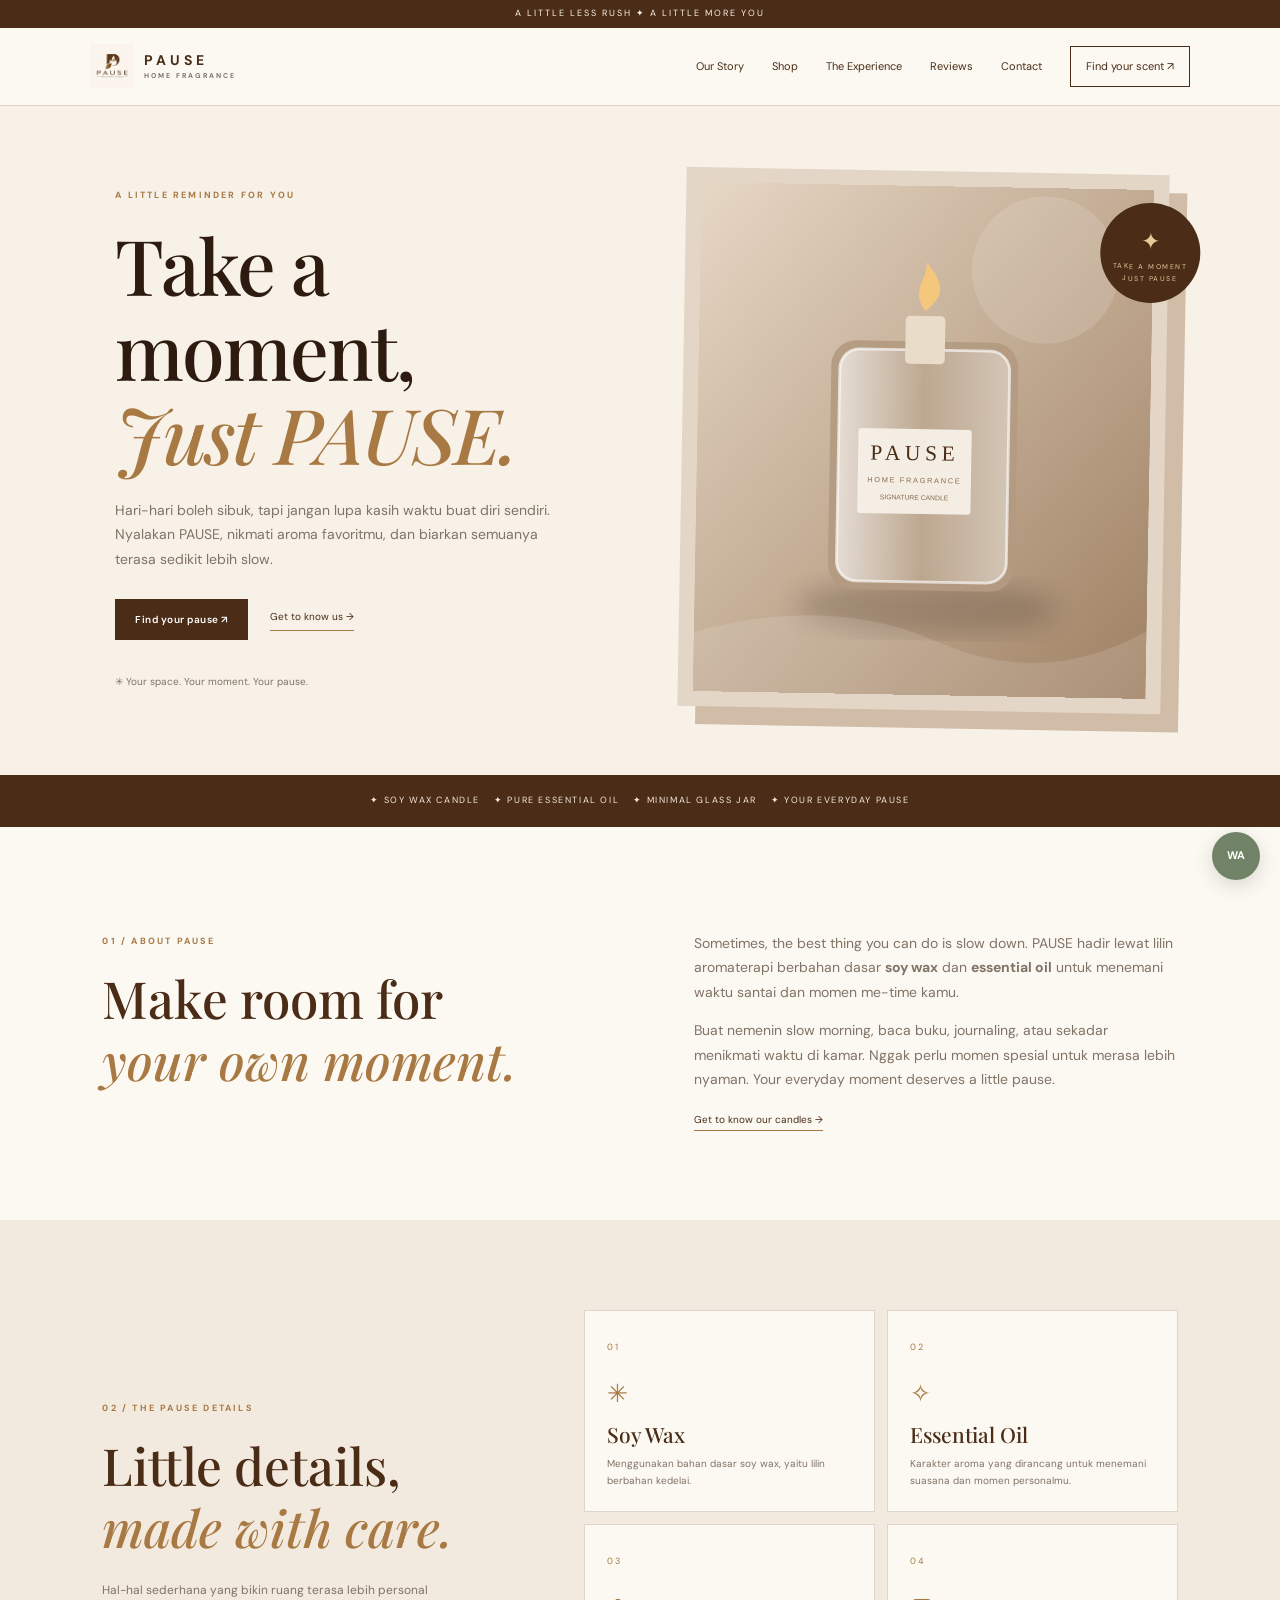
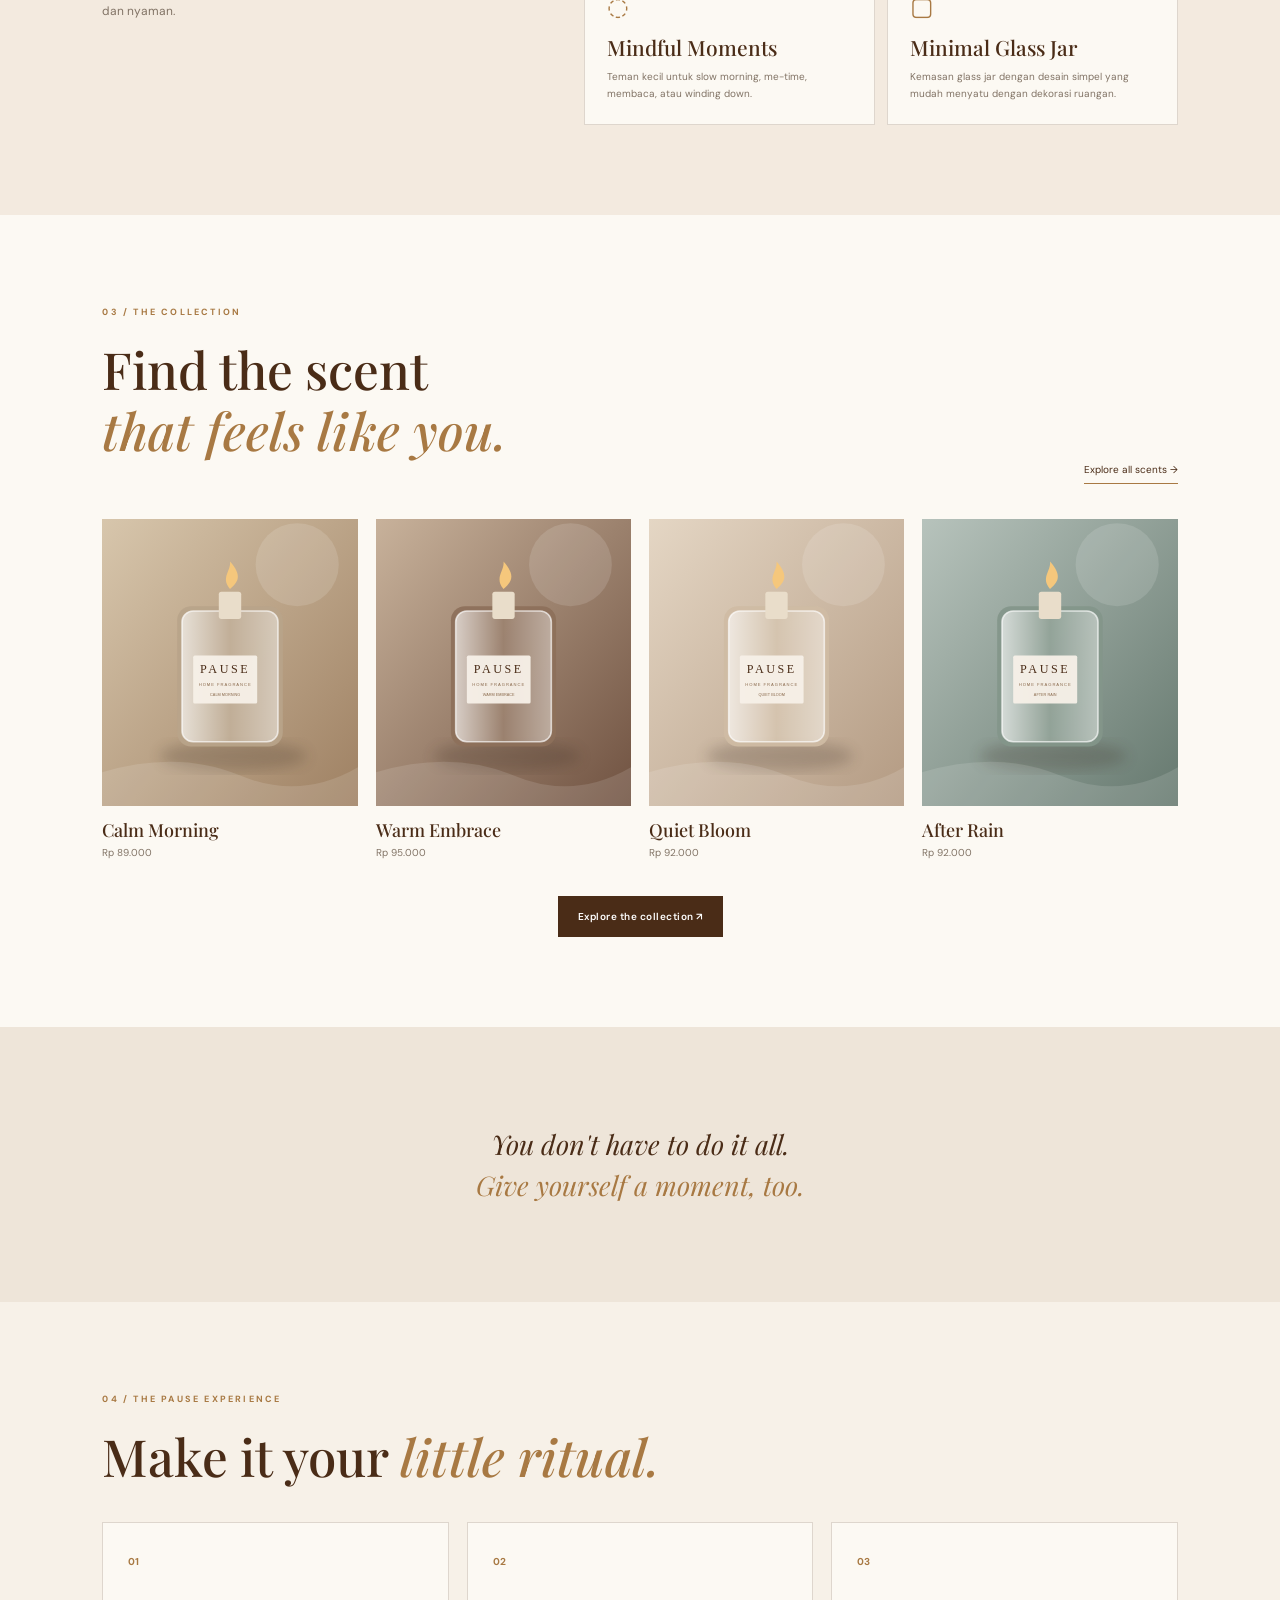
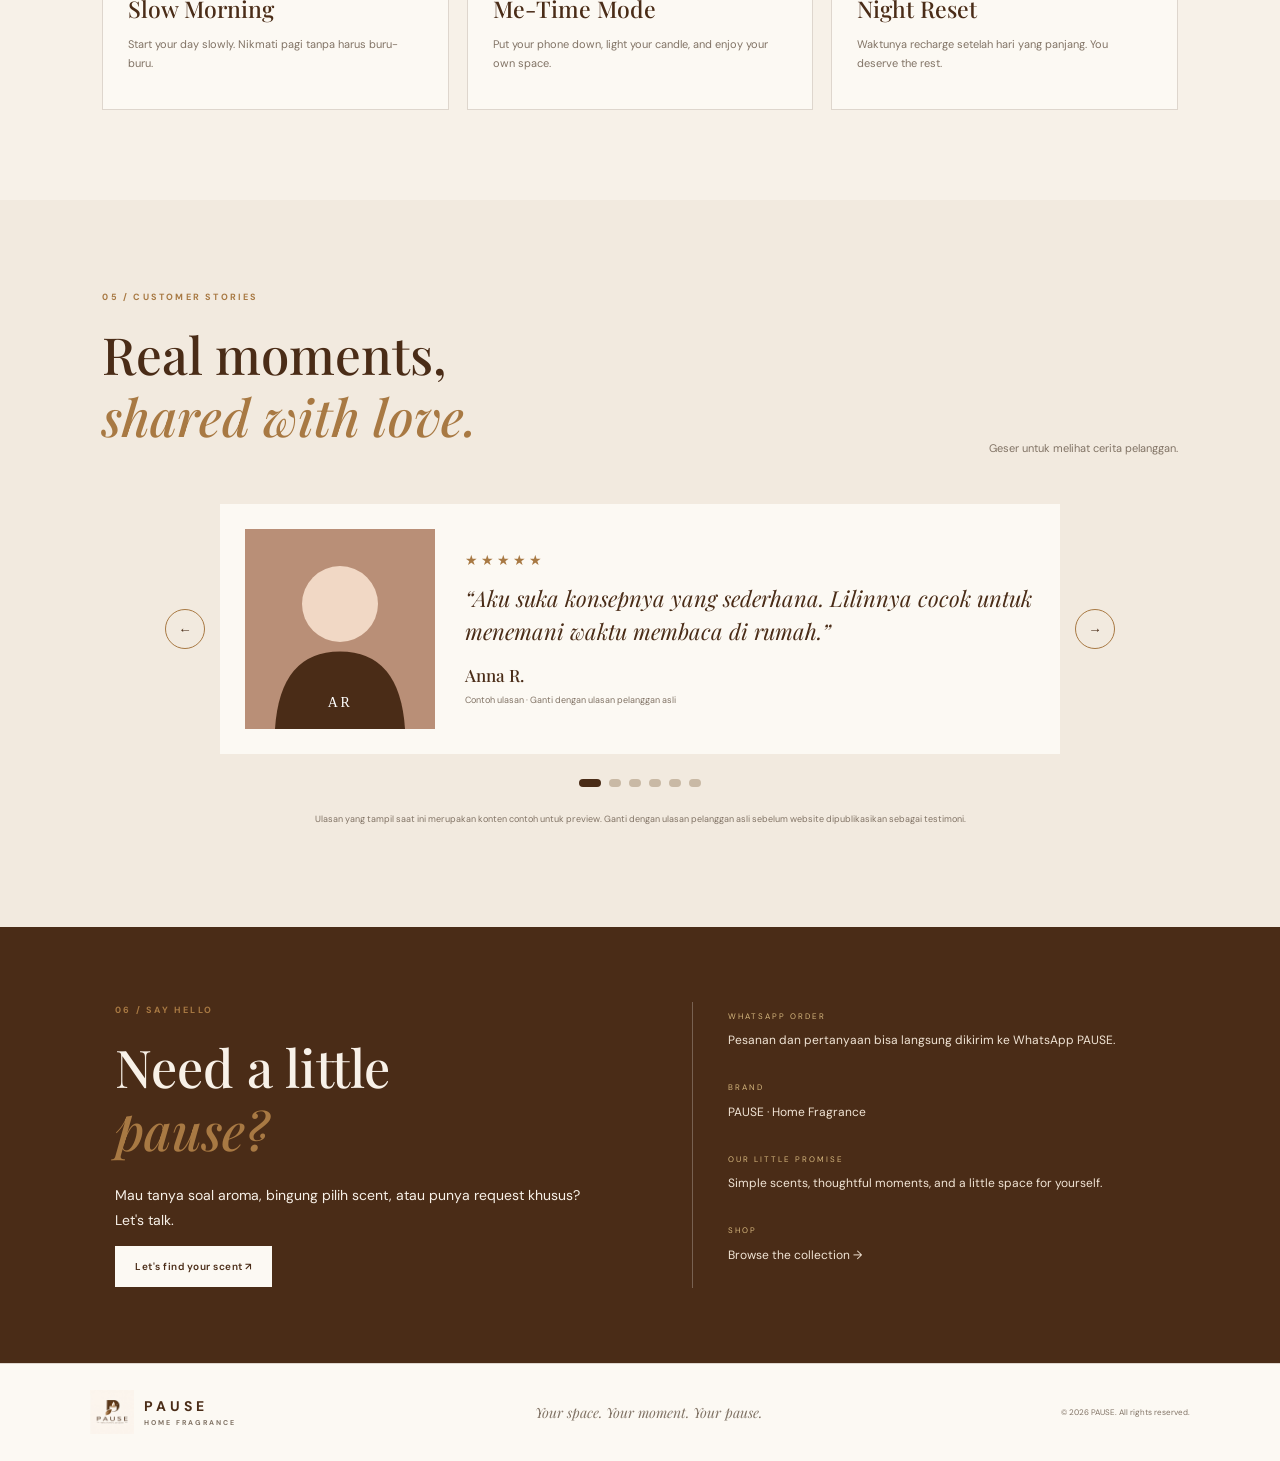
==== commit 2ec7fed8: "Update index.html" ====
--- a/index.html
+++ b/index.html
@@ -35,7 +35,7 @@
   <section class="hero reveal">
     <div class="hero-copy">
       <p class="eyebrow">A LITTLE REMINDER FOR YOU</p>
-      <h1>Slow down,<br><em>you deserve this.</em></h1>
+      <h1>Take a moment,<br><em>Just PAUSE.</em></h1>
       <p>
         Hari-hari boleh sibuk, tapi jangan lupa kasih waktu buat diri sendiri.
         Nyalakan PAUSE, nikmati aroma favoritmu, dan biarkan semuanya terasa
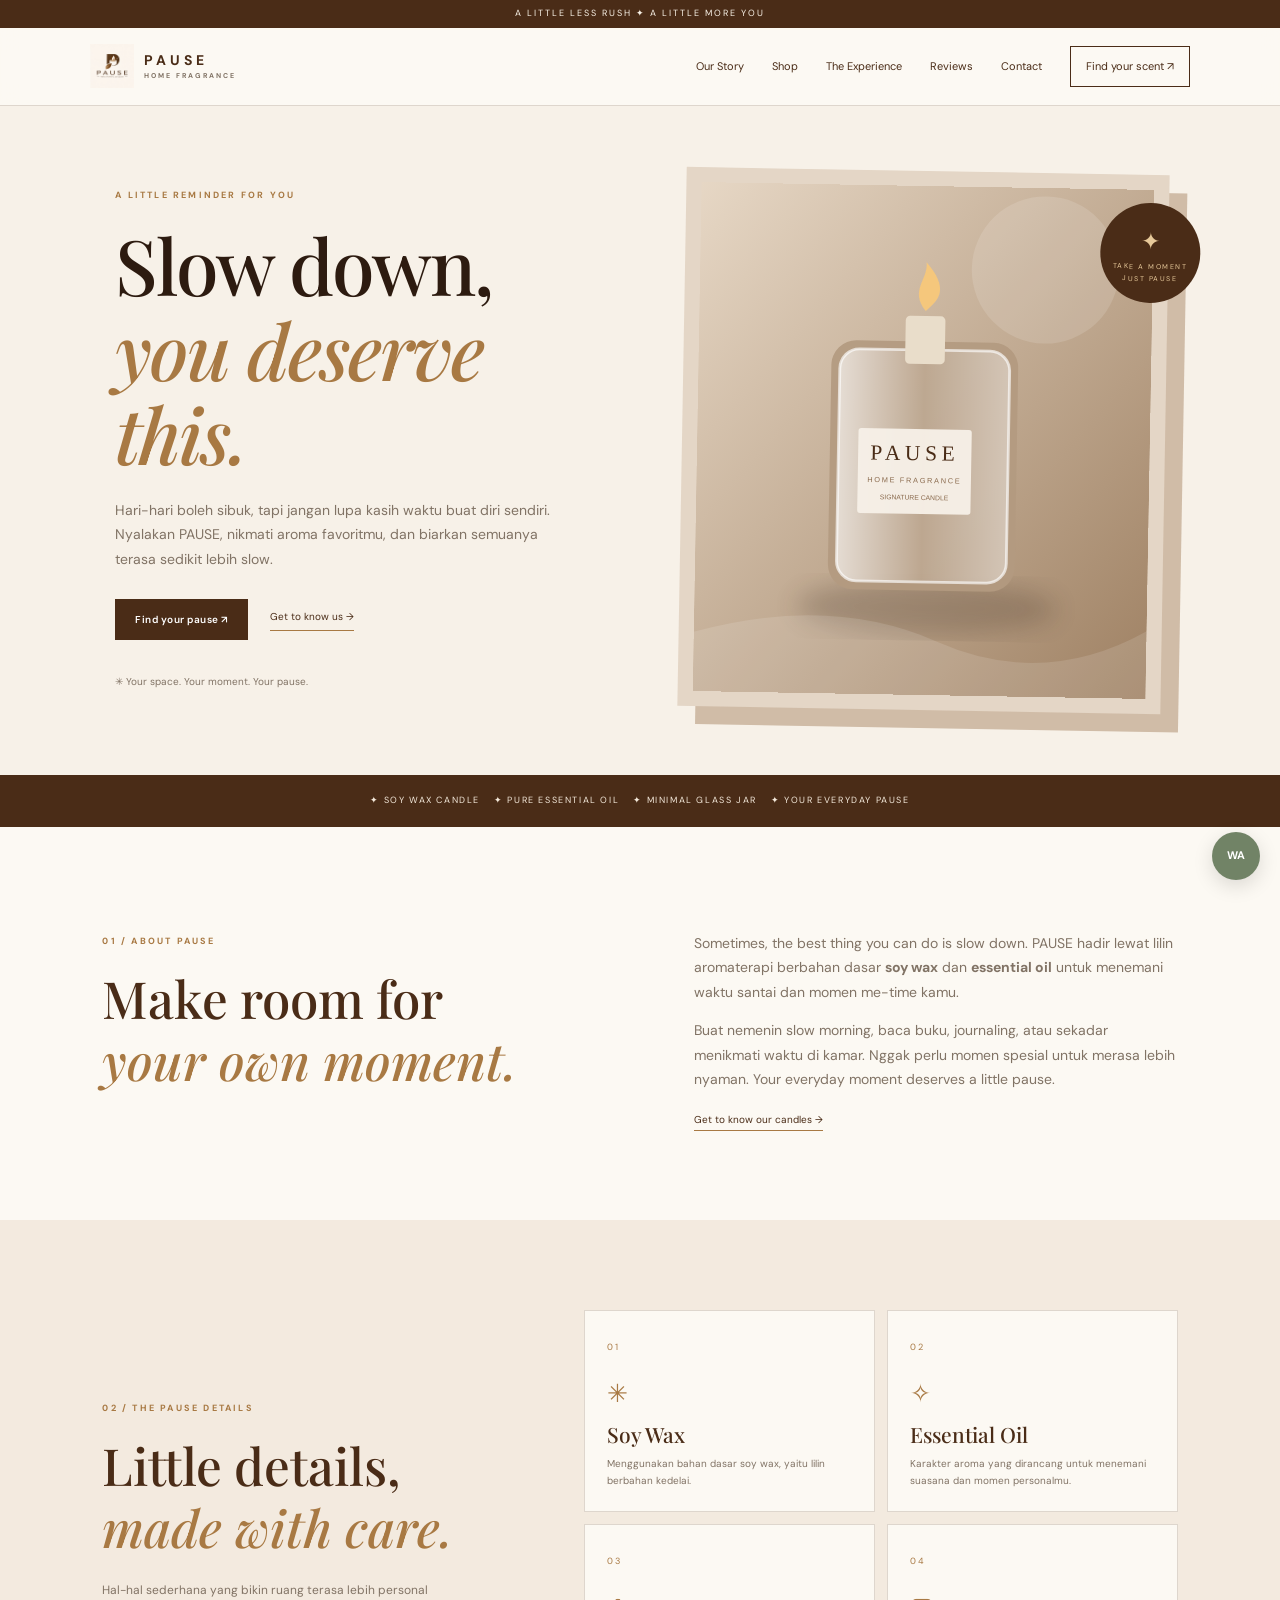
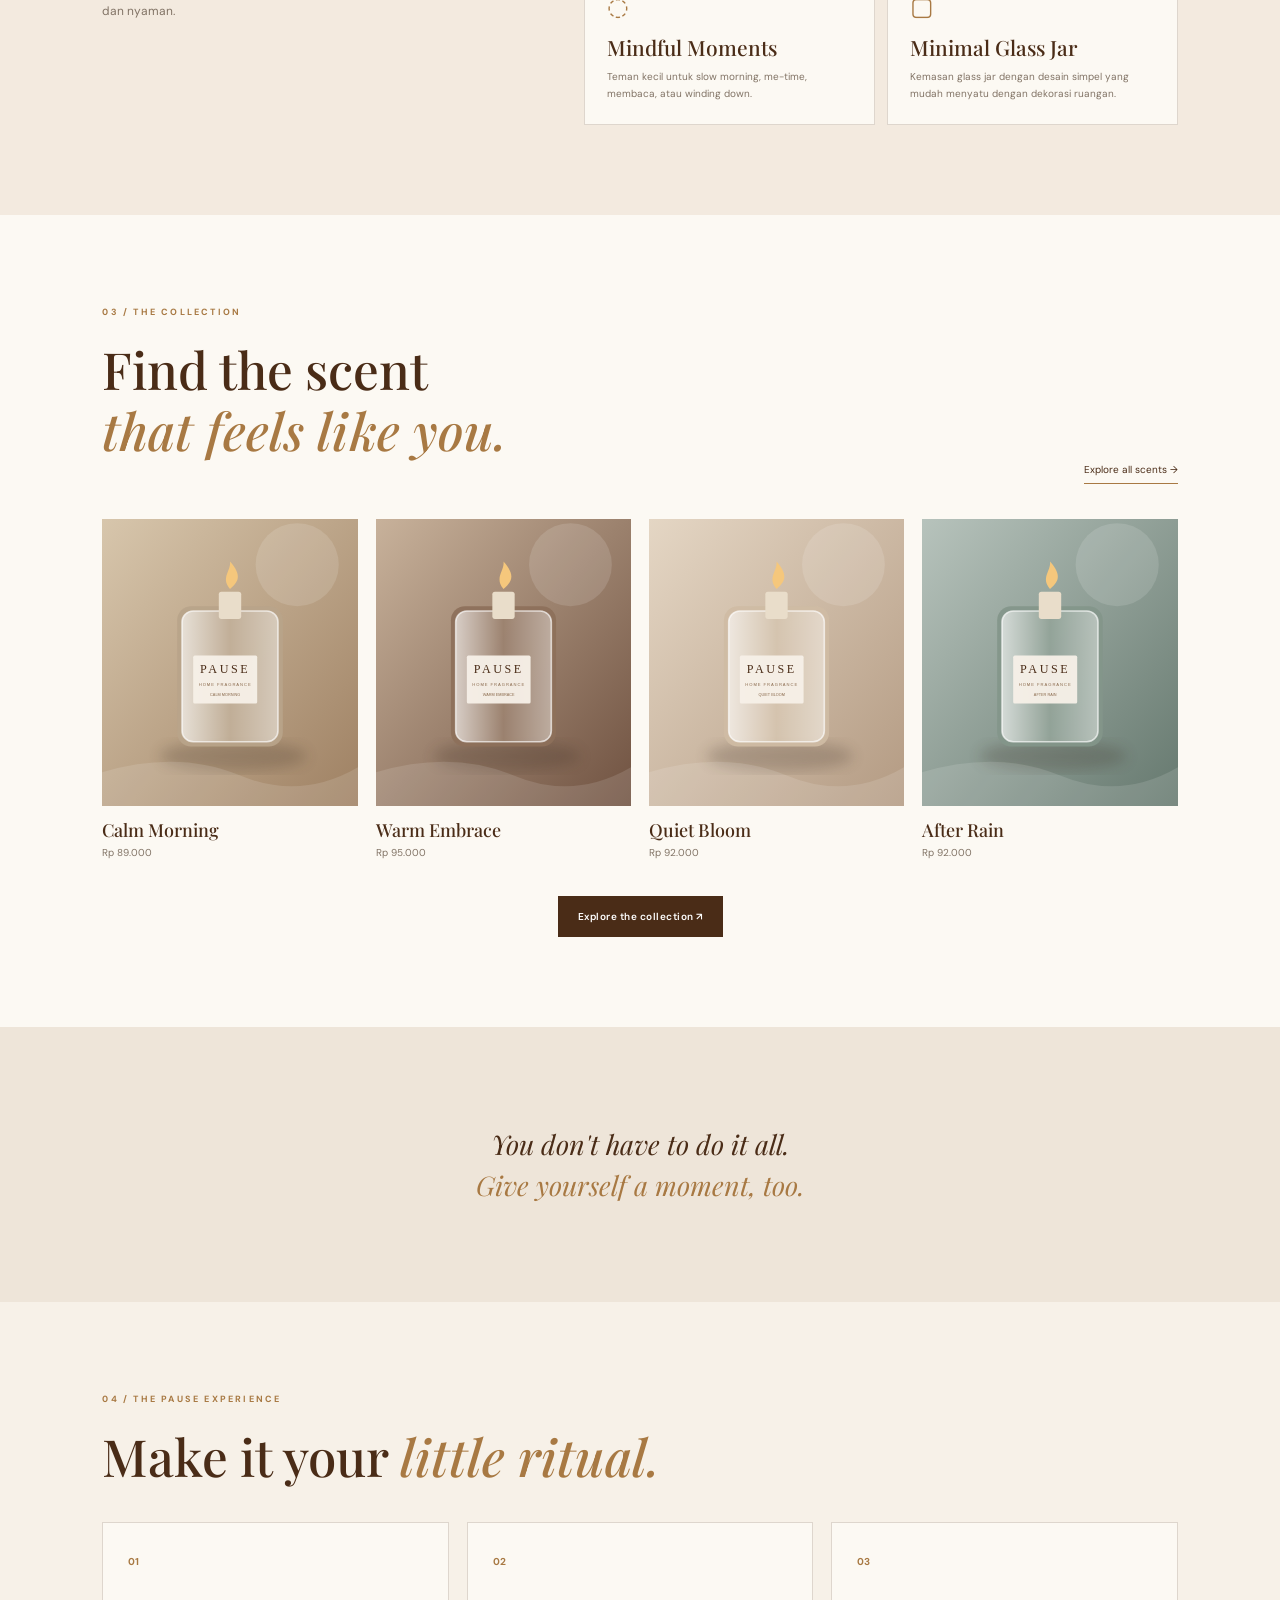
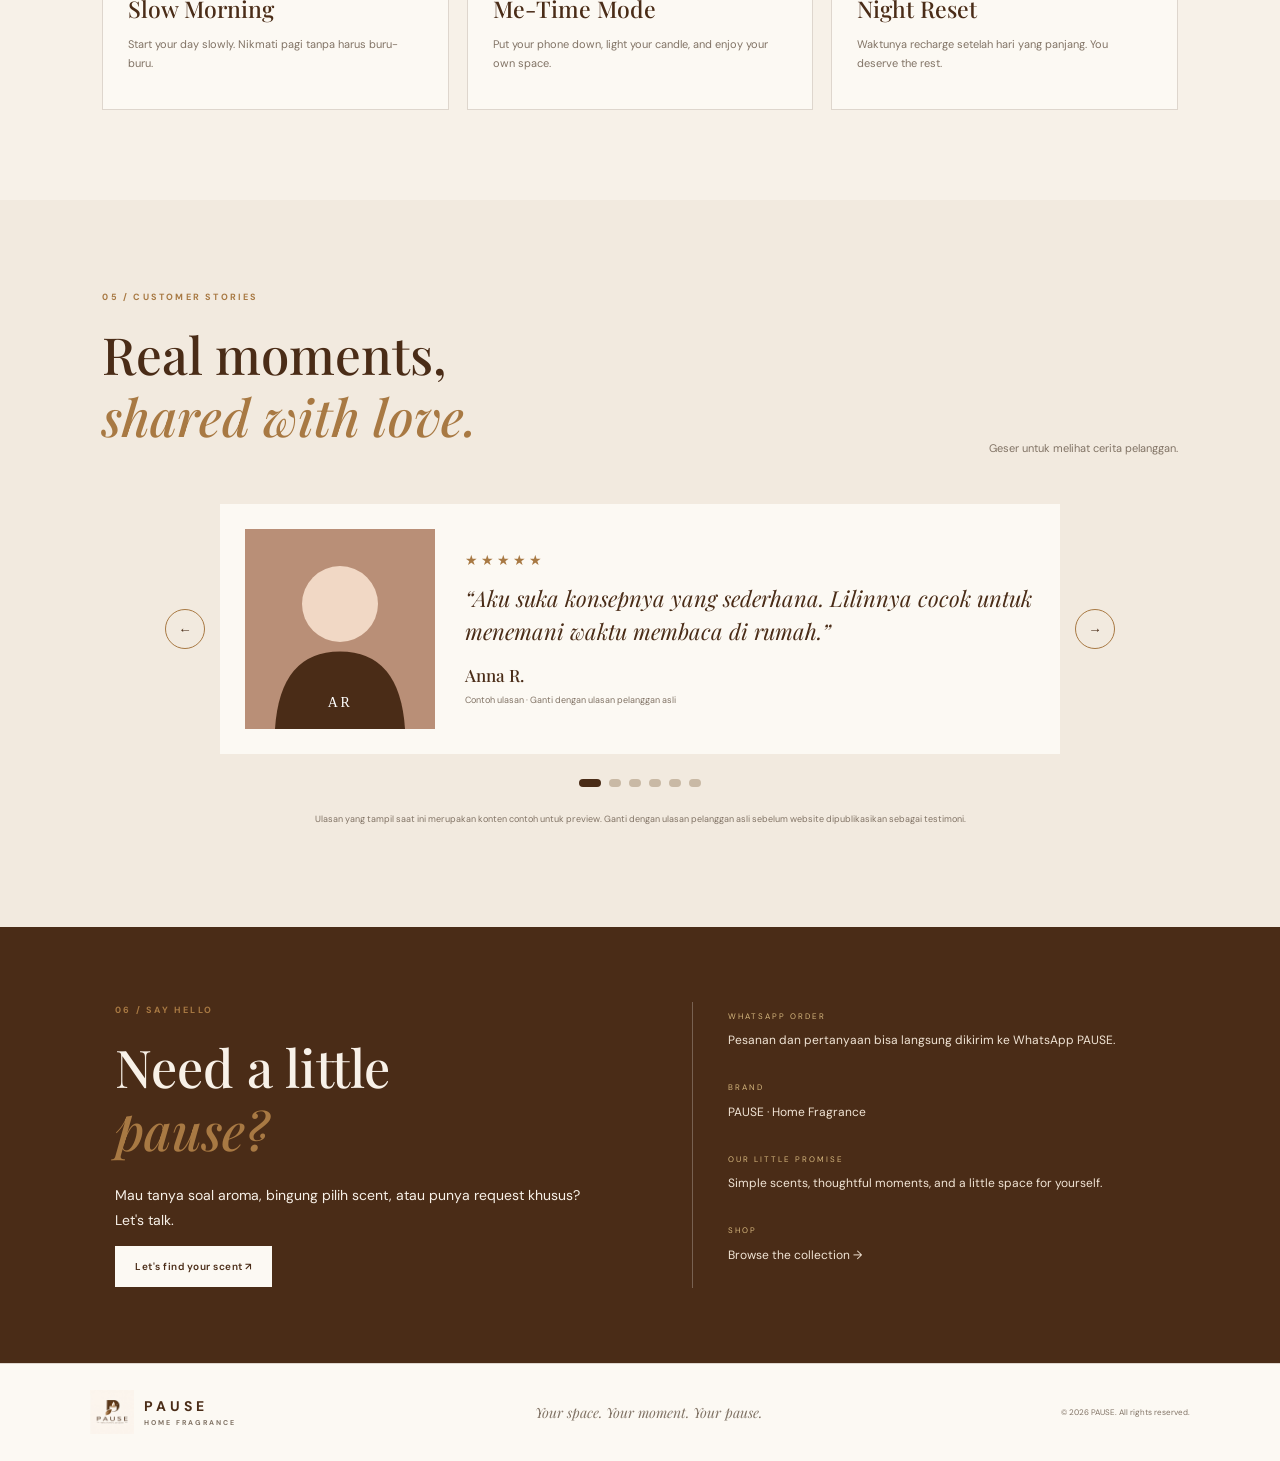
==== commit b59bd172: "Update index.html" ====
--- a/index.html
+++ b/index.html
@@ -35,7 +35,7 @@
   <section class="hero reveal">
     <div class="hero-copy">
       <p class="eyebrow">A LITTLE REMINDER FOR YOU</p>
-      <h1>Take a moment,<br><em>Just PAUSE.</em></h1>
+      <h1>Slow down,<br><em>you deserve this.</em></h1>
       <p>
         Hari-hari boleh sibuk, tapi jangan lupa kasih waktu buat diri sendiri.
         Nyalakan PAUSE, nikmati aroma favoritmu, dan biarkan semuanya terasa
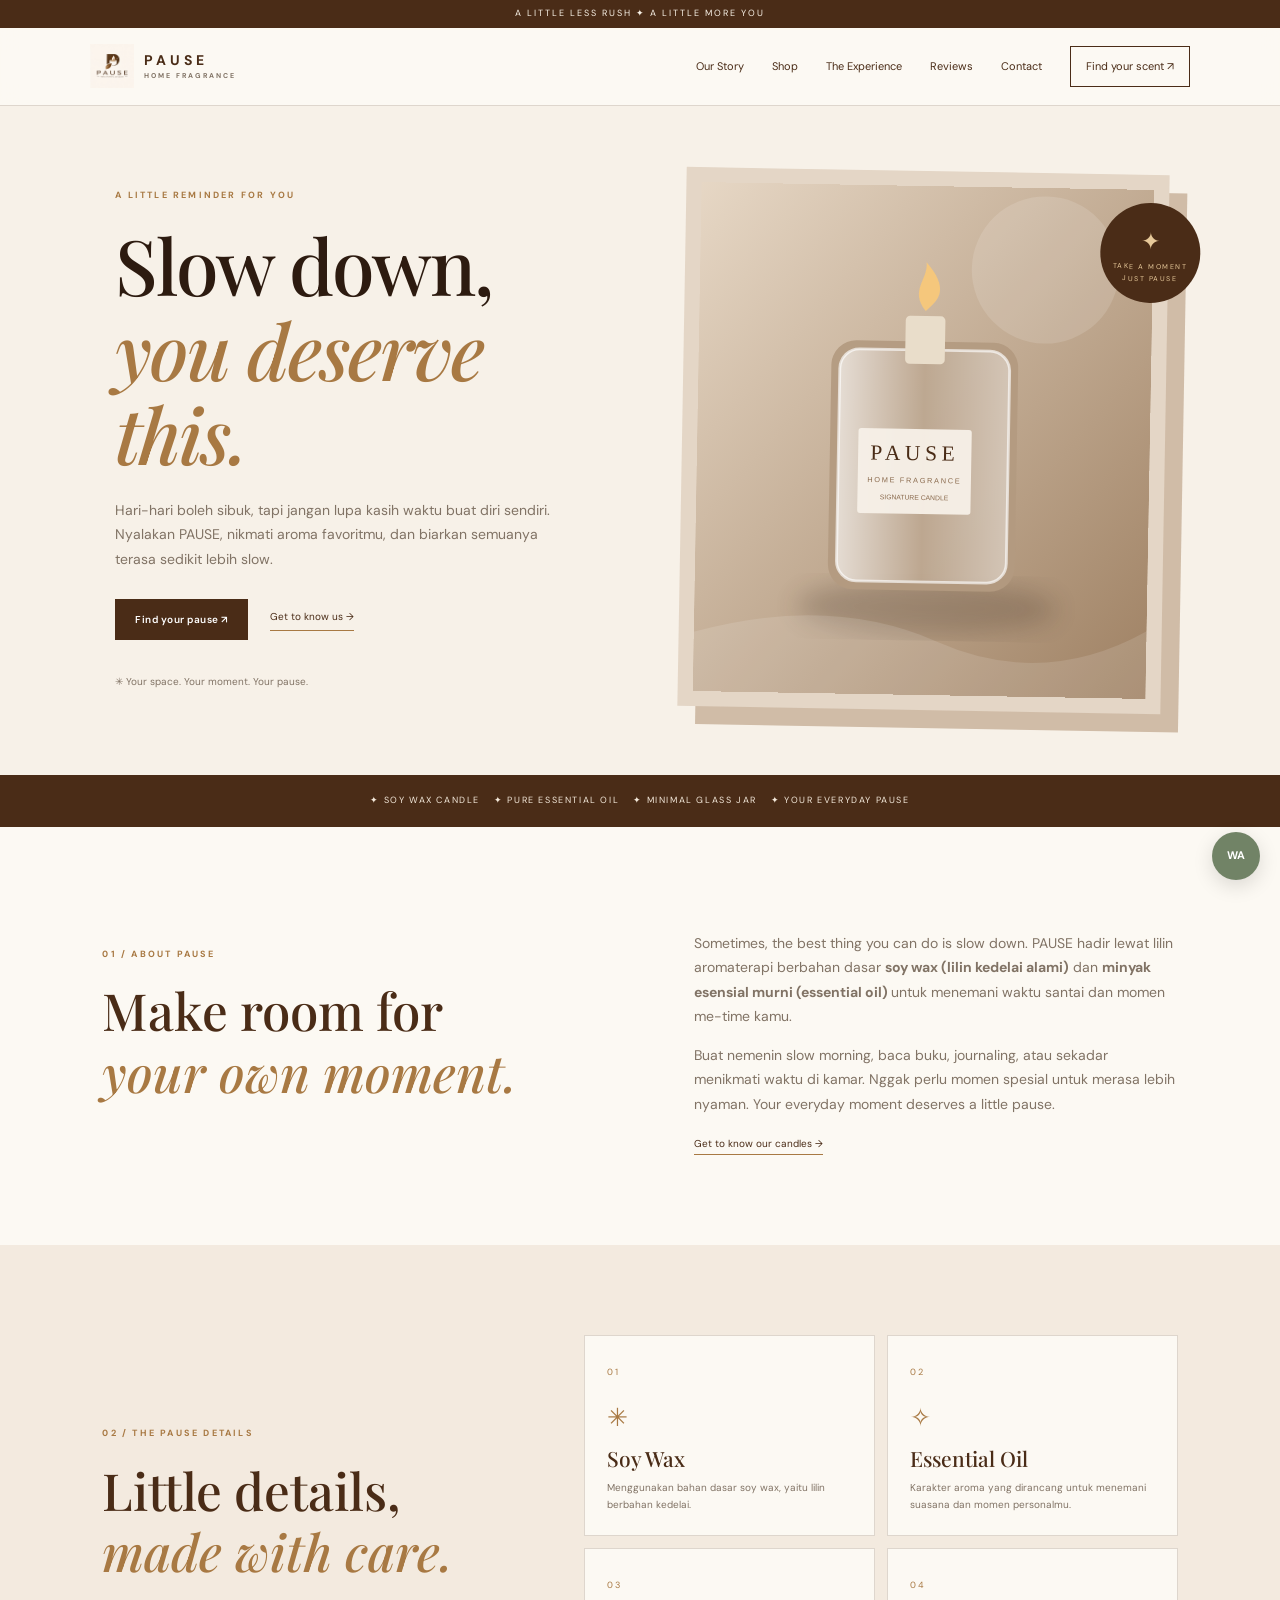
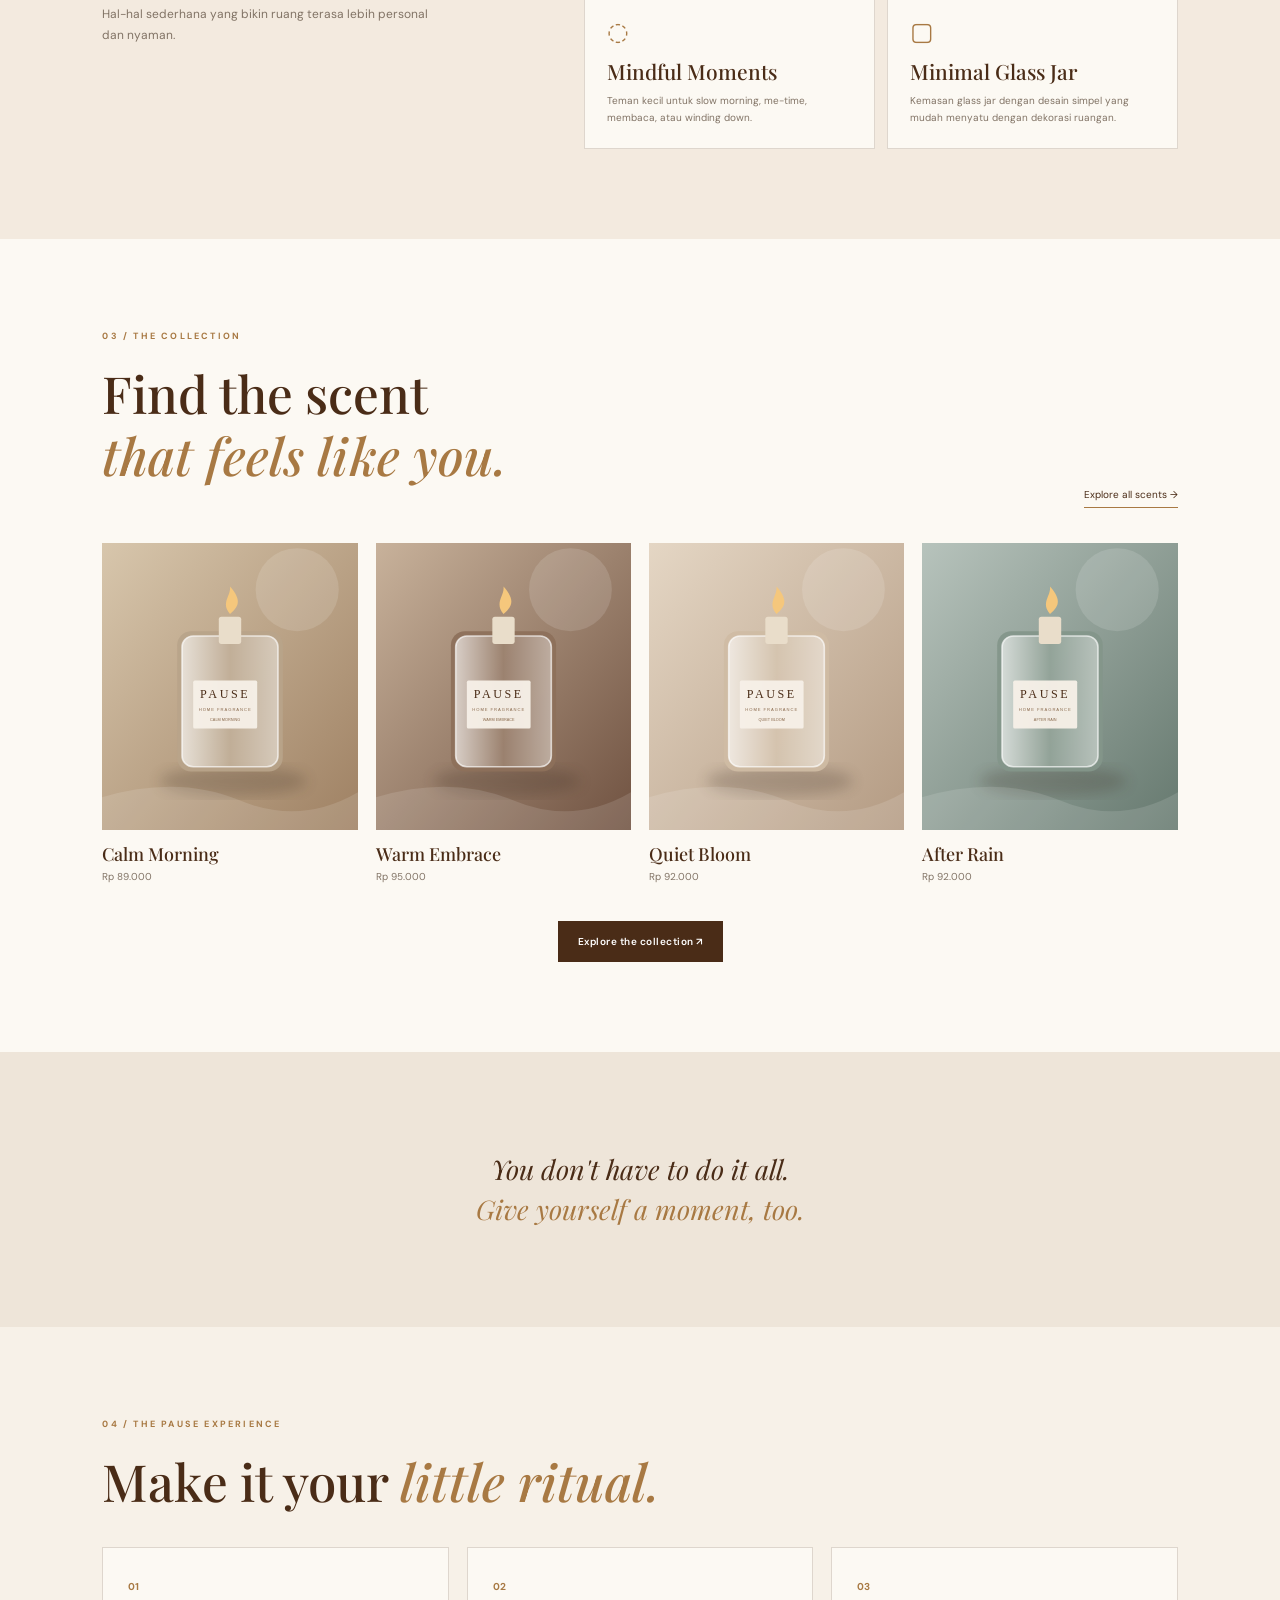
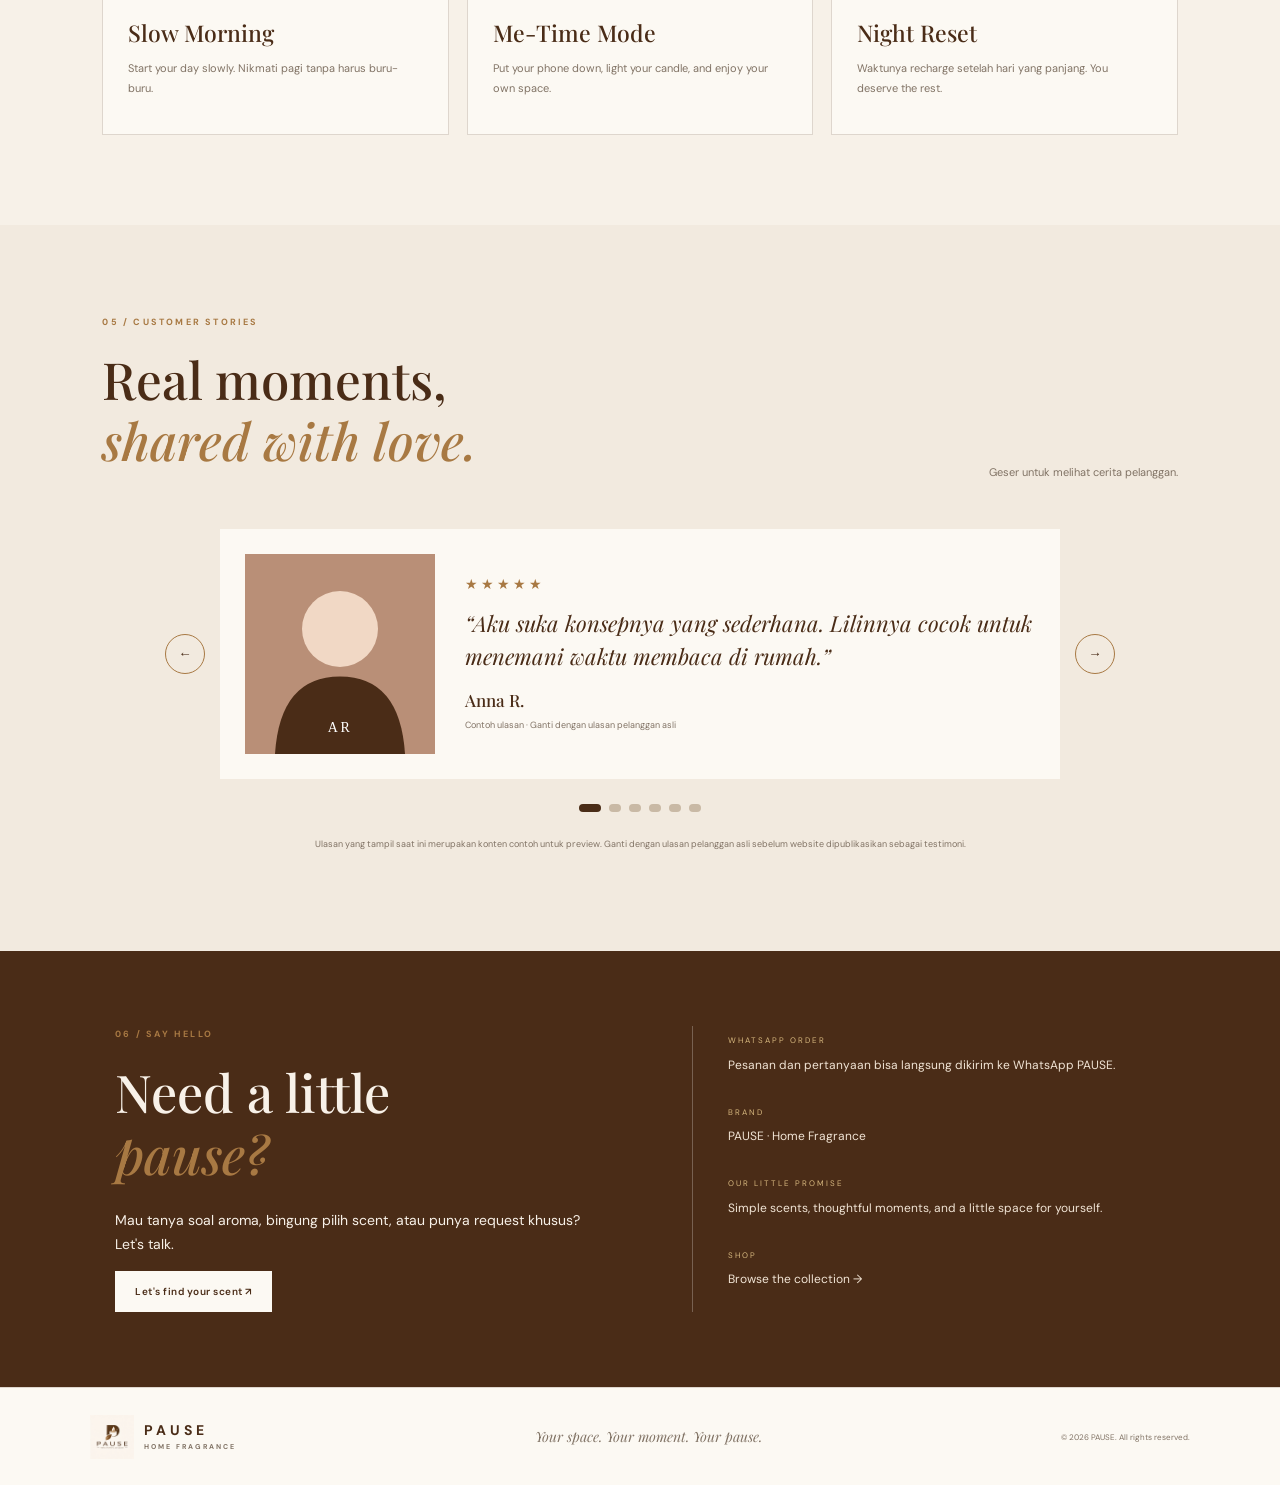
==== commit 06f082cc: "Update index.html" ====
--- a/index.html
+++ b/index.html
@@ -64,7 +64,7 @@
       <p>
         Sometimes, the best thing you can do is slow down.
         PAUSE hadir lewat lilin aromaterapi berbahan dasar
-        <strong>soy wax</strong> dan <strong>essential oil</strong>
+        <strong>soy wax (lilin kedelai alami)</strong> dan <strong>minyak esensial murni (essential oil) </strong>
         untuk menemani waktu santai dan momen me-time kamu.
       </p>
       <p>
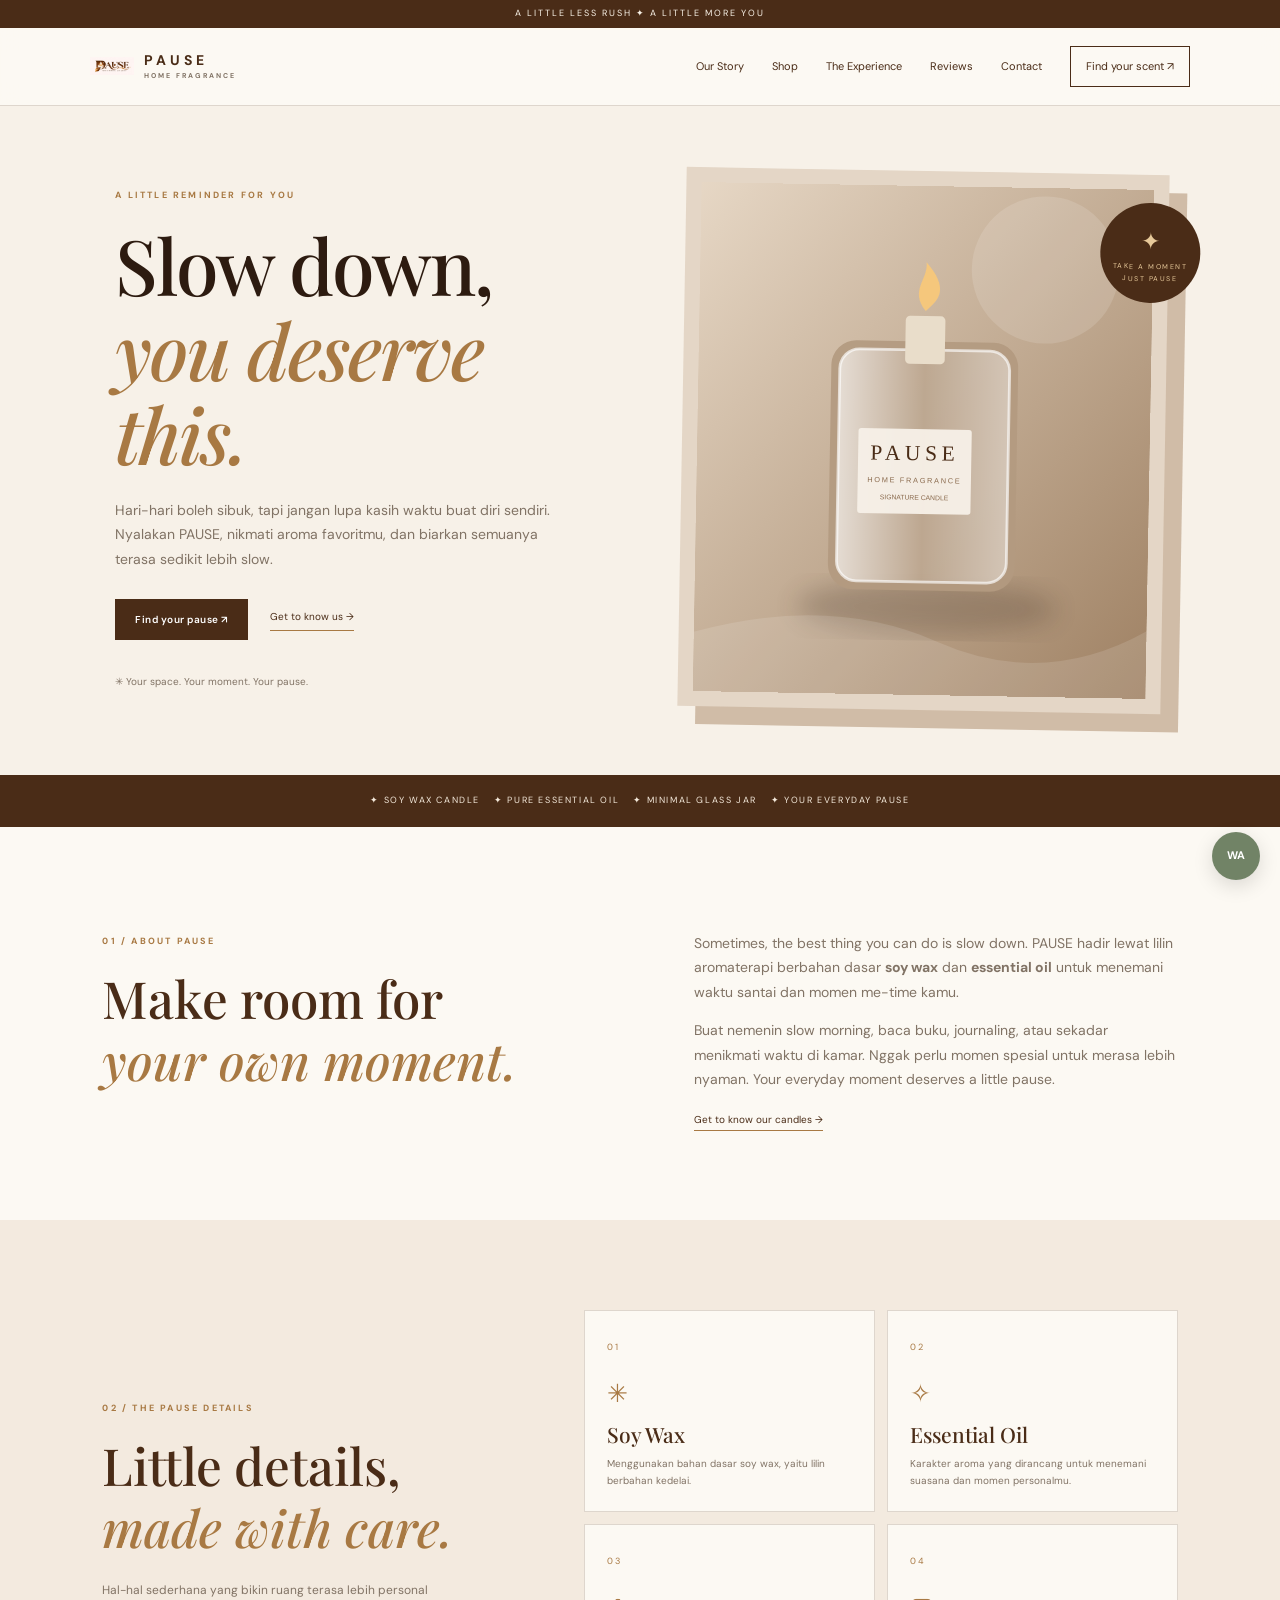
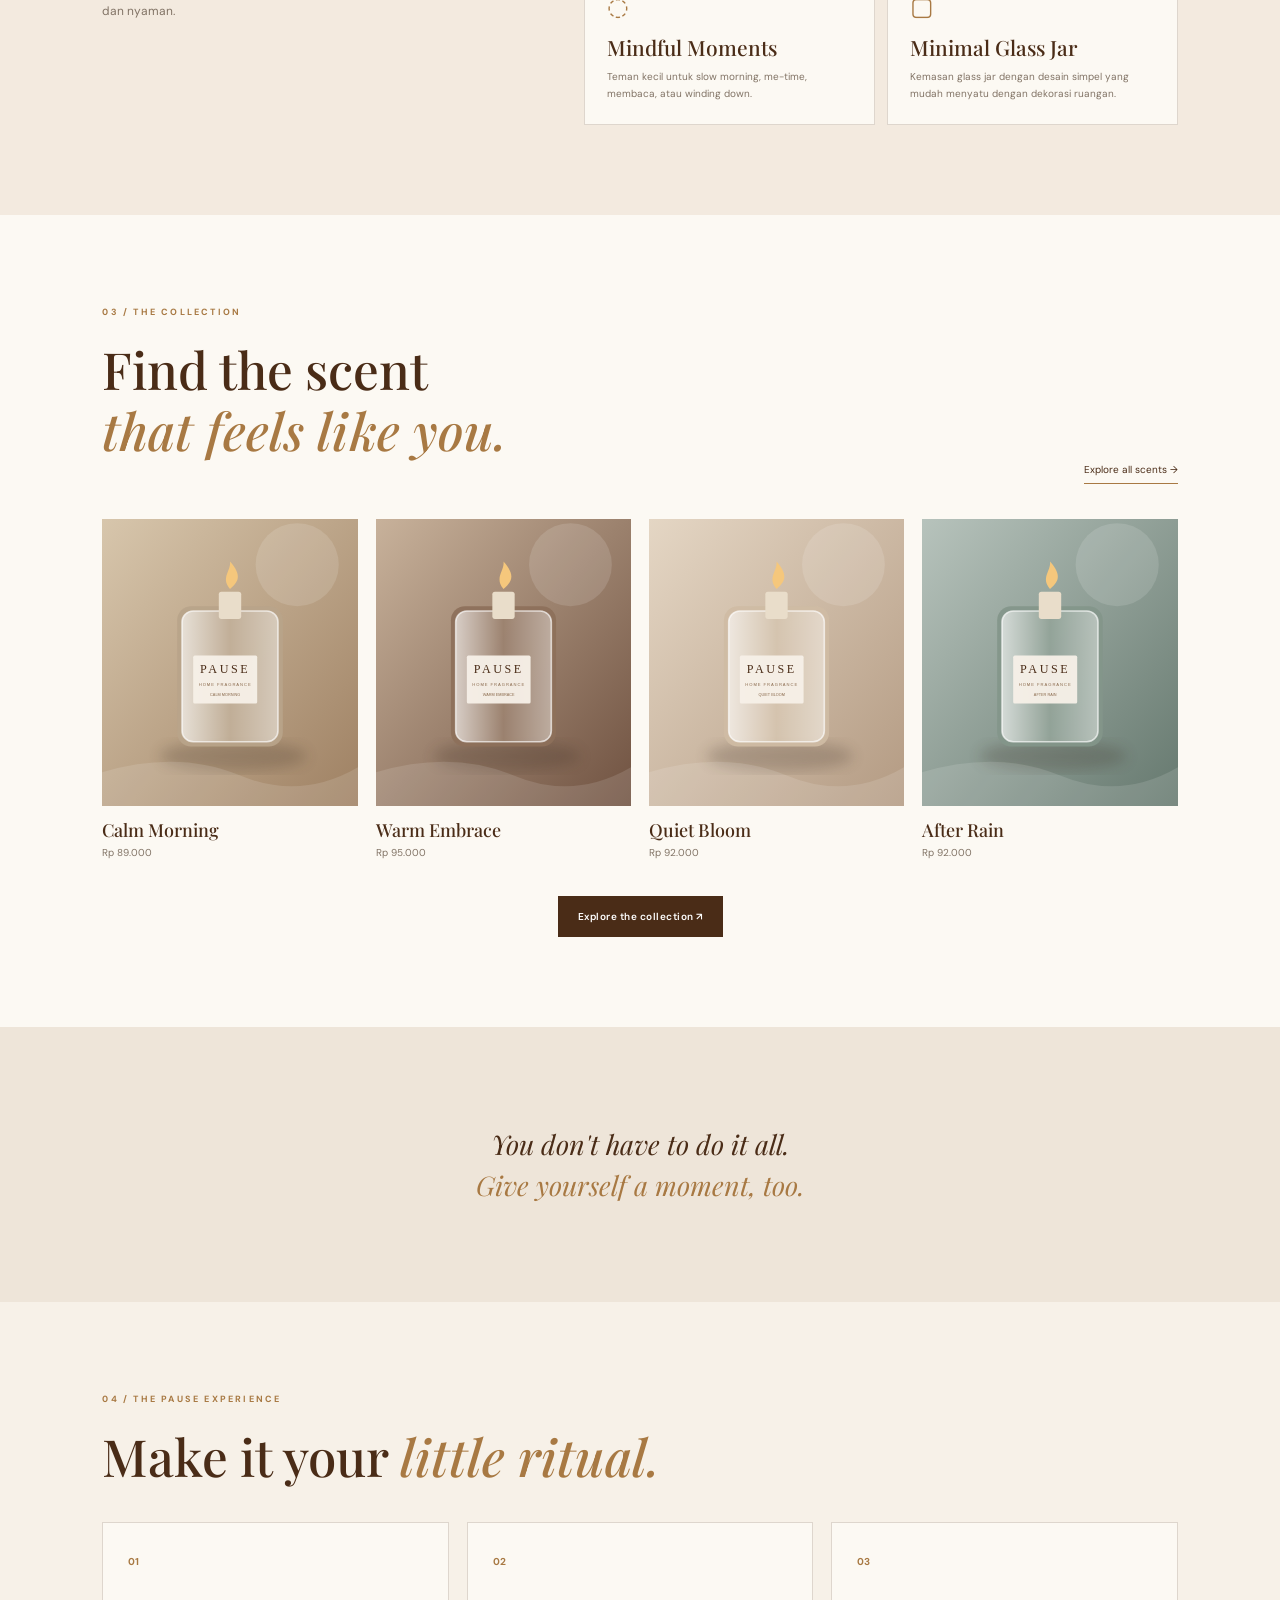
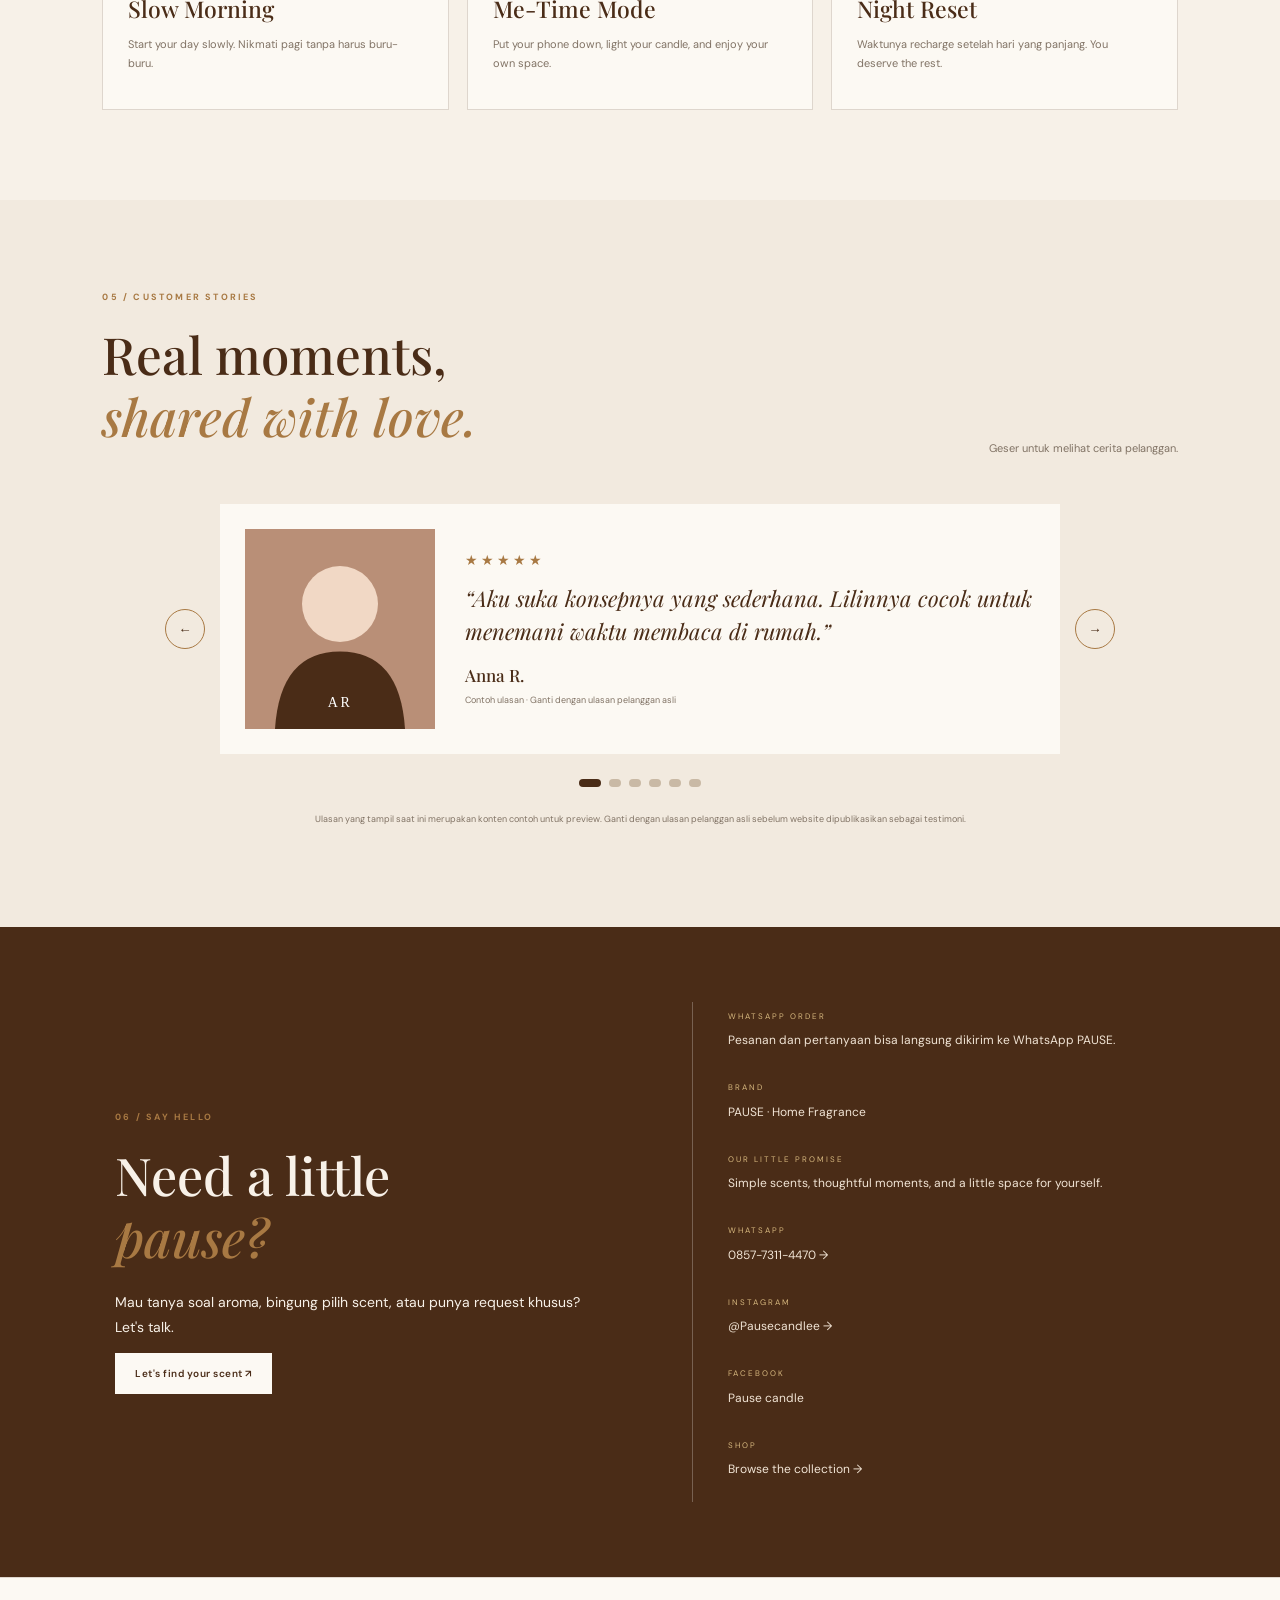
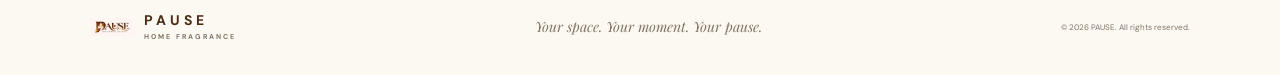
==== commit 0aabb8ae: "Add files via upload" ====
--- a/index.html
+++ b/index.html
@@ -64,7 +64,7 @@
       <p>
         Sometimes, the best thing you can do is slow down.
         PAUSE hadir lewat lilin aromaterapi berbahan dasar
-        <strong>soy wax (lilin kedelai alami)</strong> dan <strong>minyak esensial murni (essential oil) </strong>
+        <strong>soy wax</strong> dan <strong>essential oil</strong>
         untuk menemani waktu santai dan momen me-time kamu.
       </p>
       <p>
@@ -173,6 +173,12 @@
       <p>PAUSE · Home Fragrance</p>
       <span>OUR LITTLE PROMISE</span>
       <p>Simple scents, thoughtful moments, and a little space for yourself.</p>
+      <span>WHATSAPP</span>
+      <p><a href="https://wa.me/6285773114470" target="_blank" rel="noopener">0857-7311-4470 →</a></p>
+      <span>INSTAGRAM</span>
+      <p><a href="https://www.instagram.com/pausecandlee/" target="_blank" rel="noopener">@Pausecandlee →</a></p>
+      <span>FACEBOOK</span>
+      <p>Pause candle</p>
       <span>SHOP</span>
       <p><a href="shop.html">Browse the collection →</a></p>
     </div>
